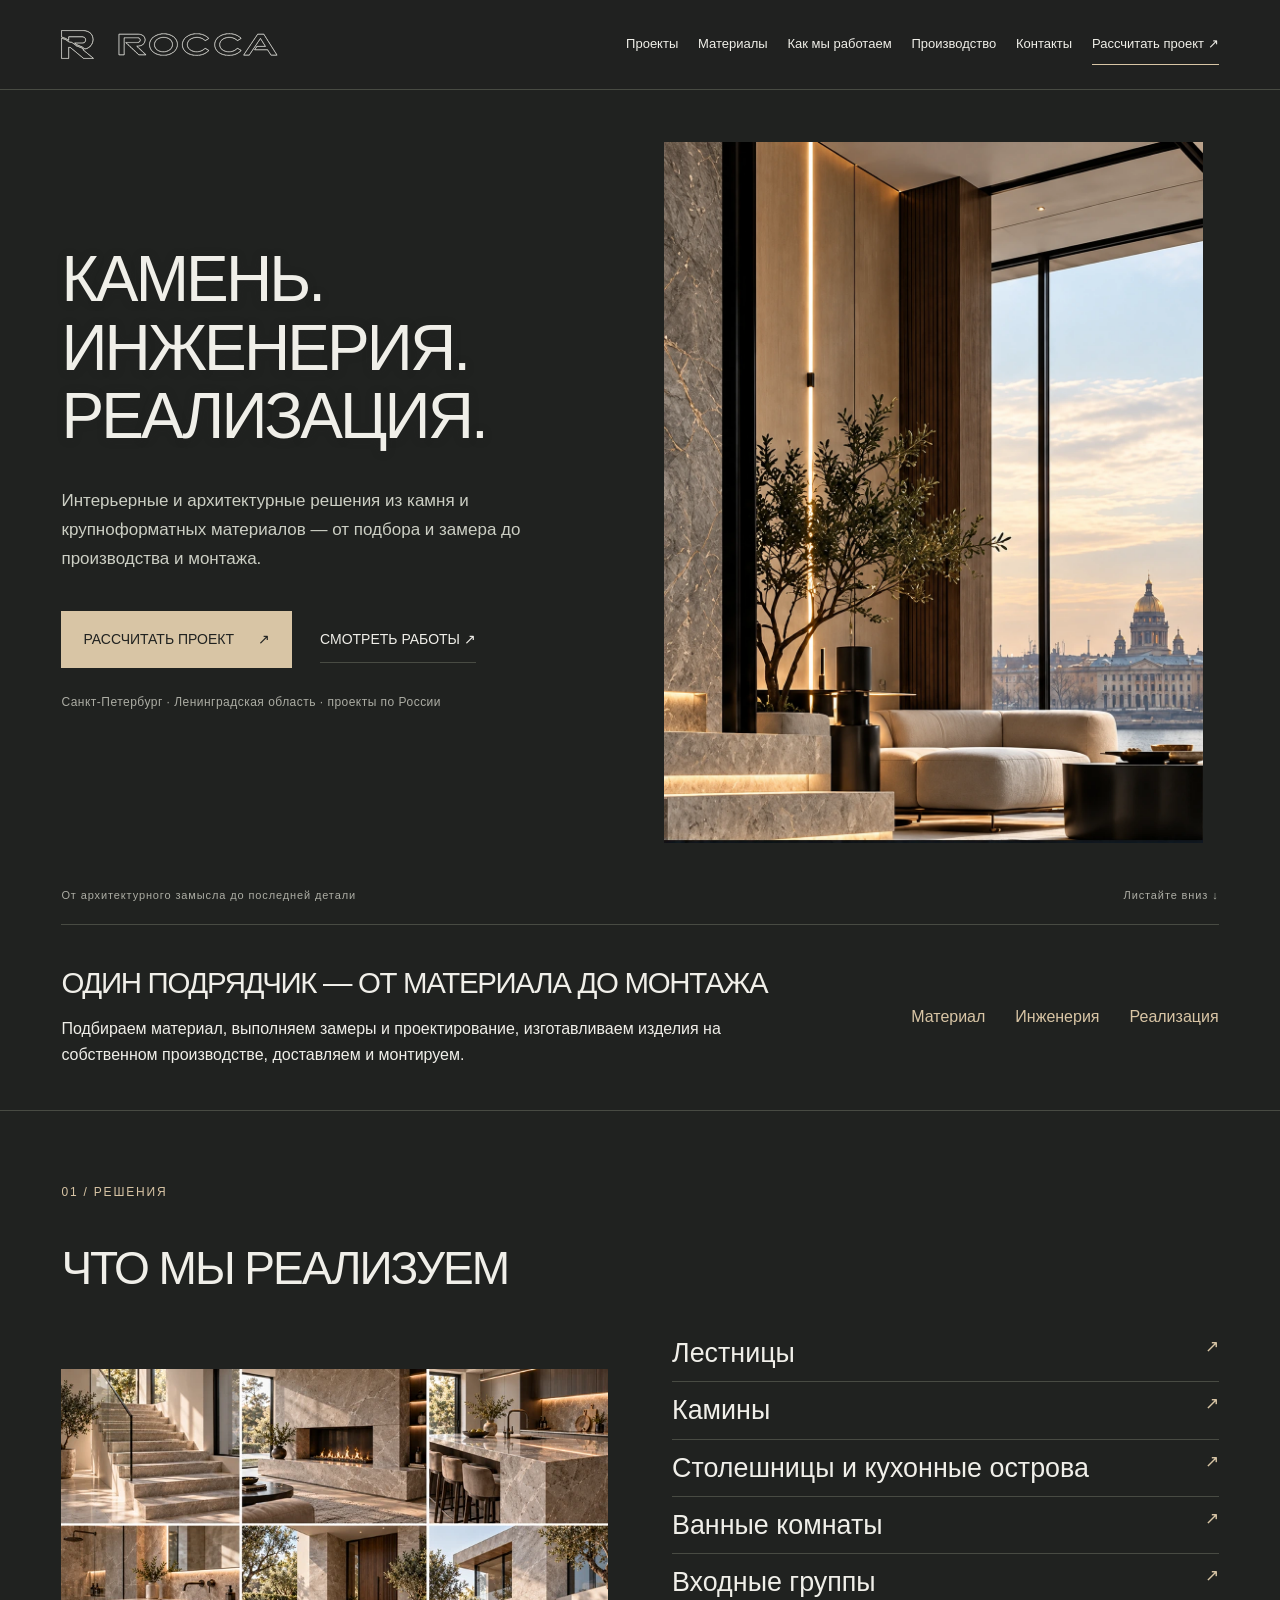
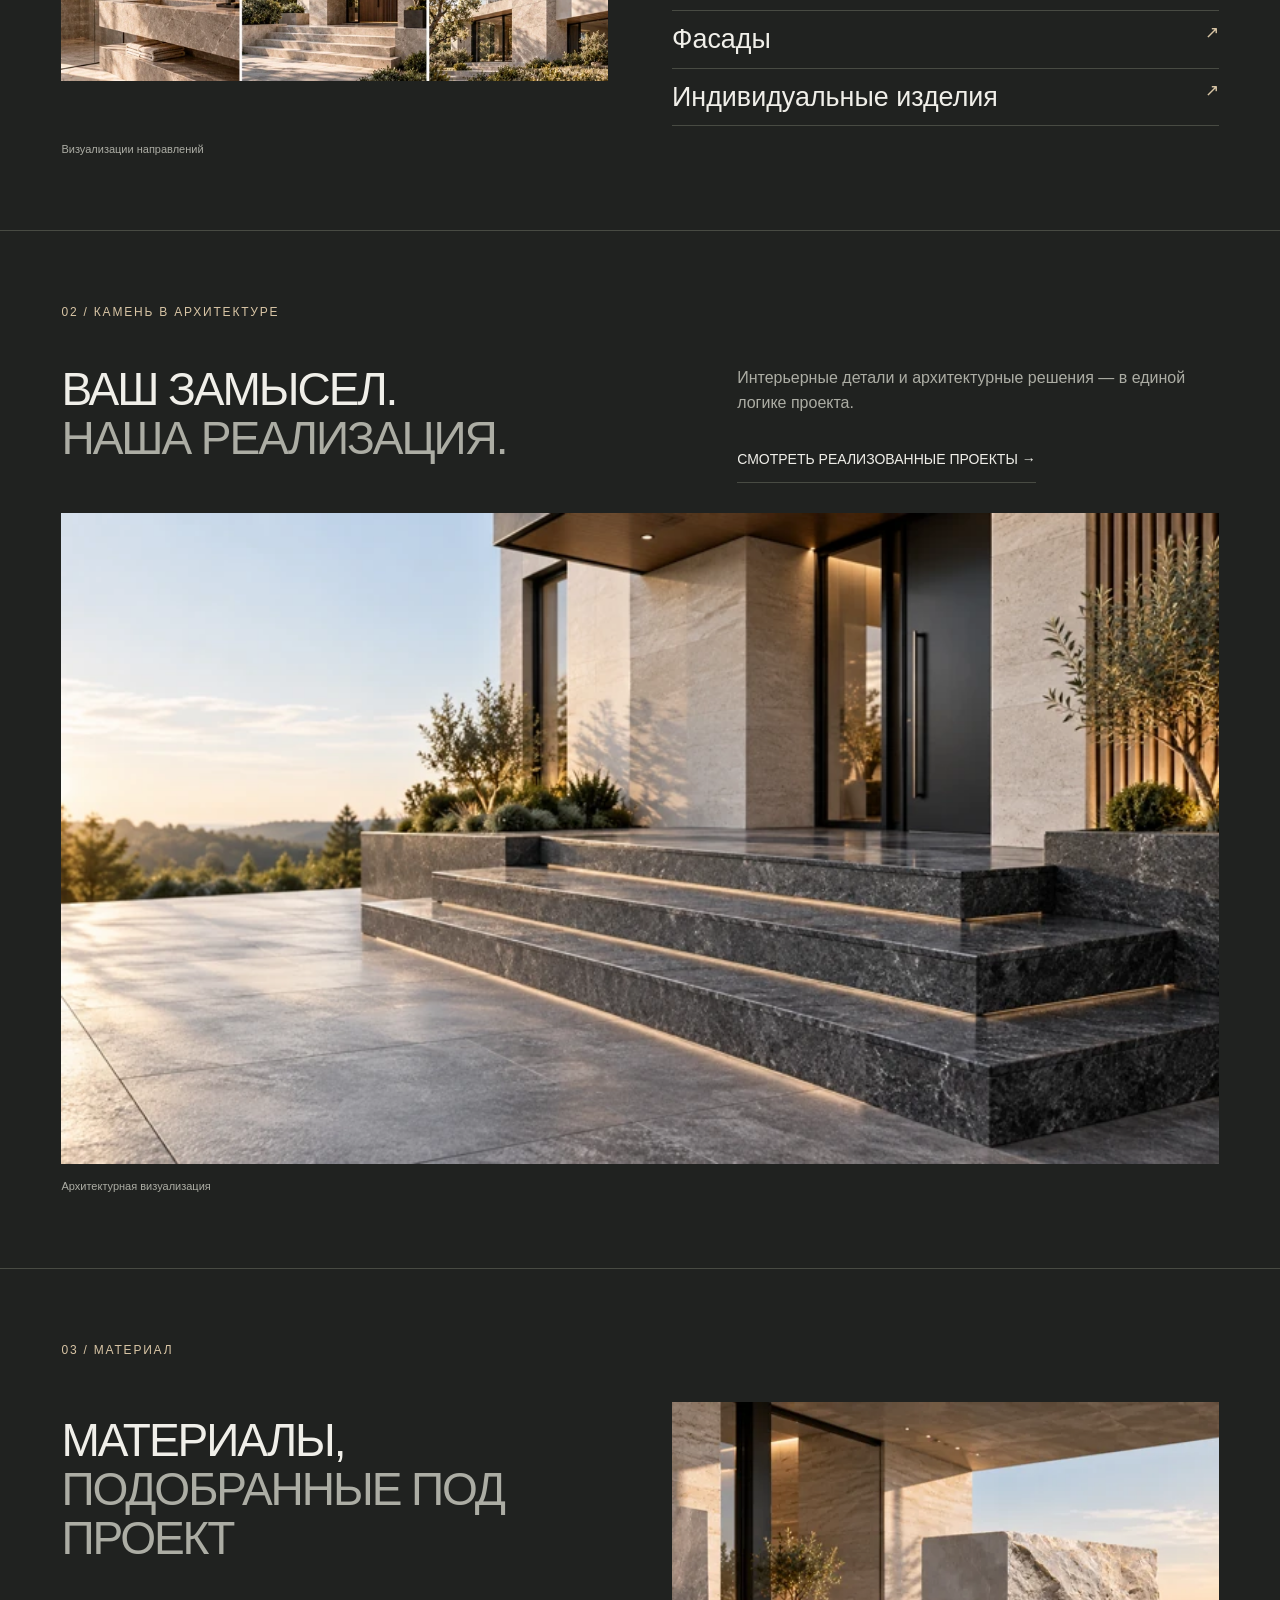
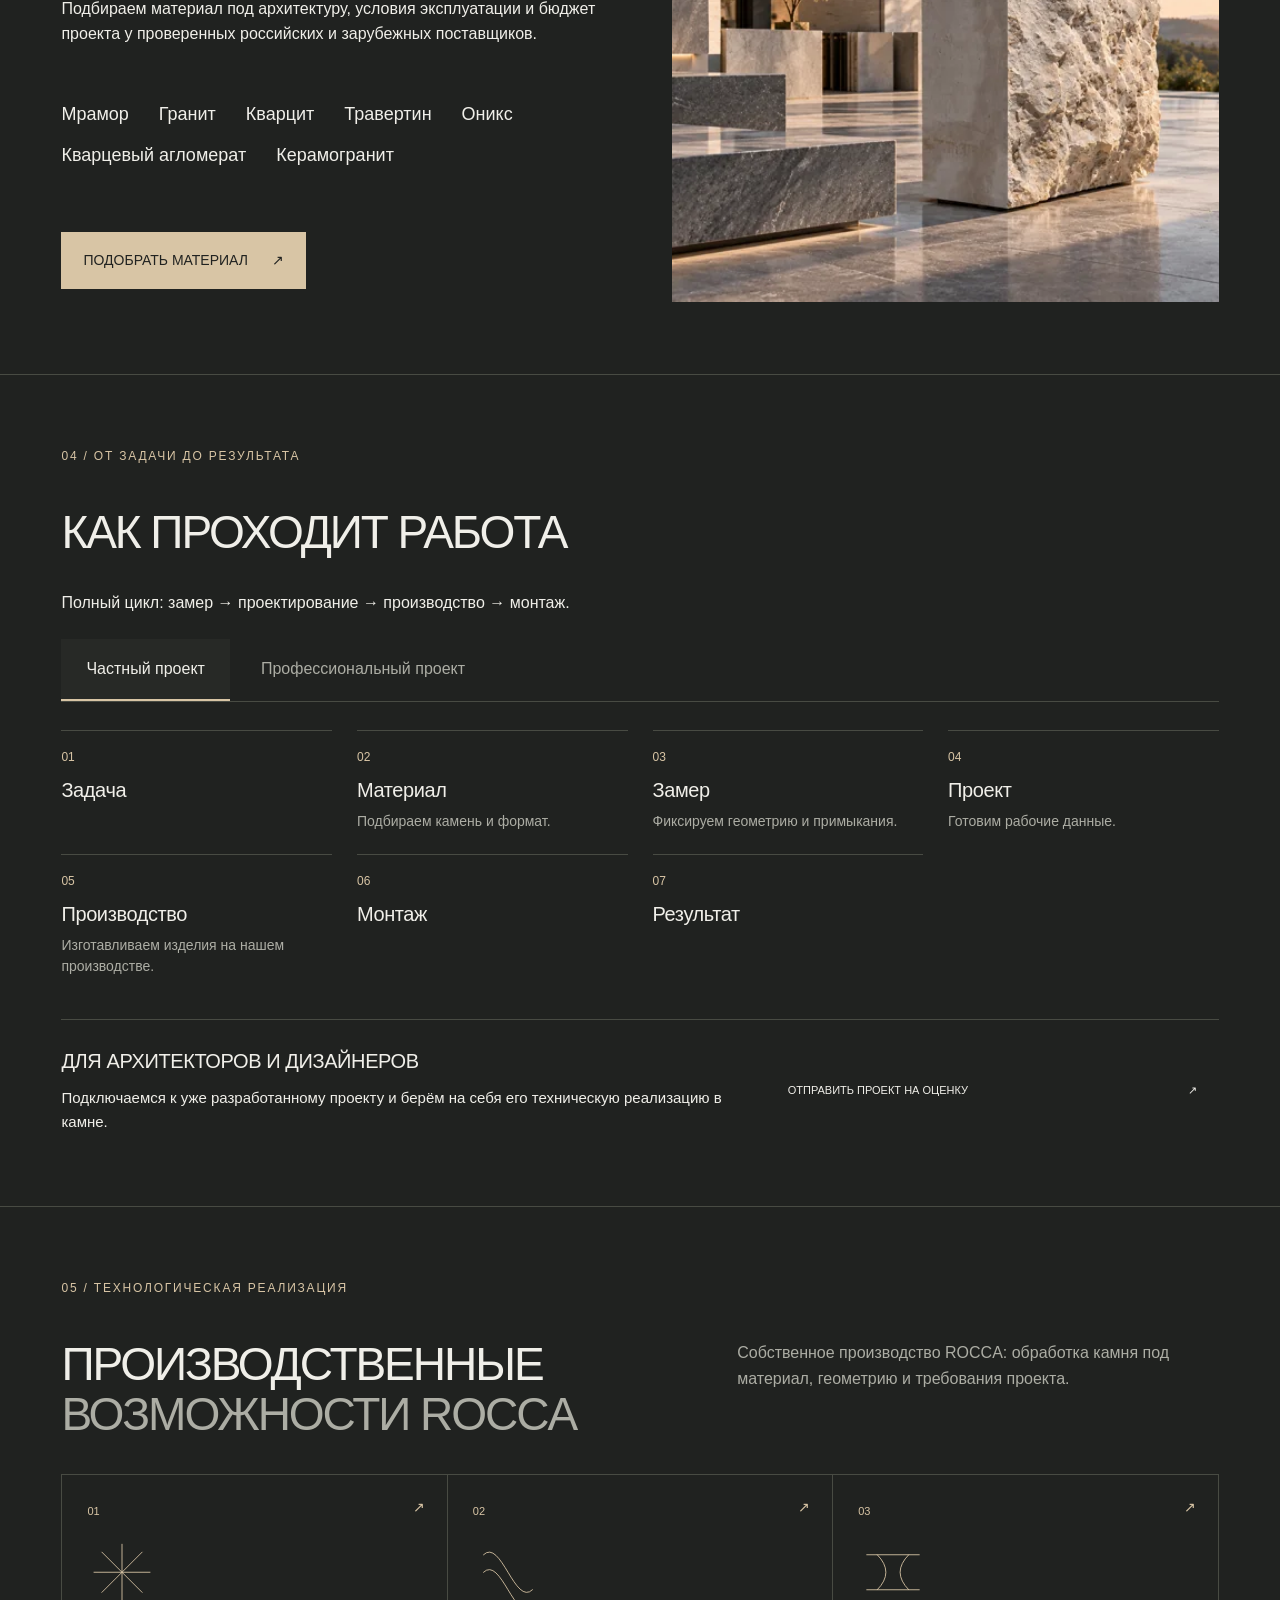
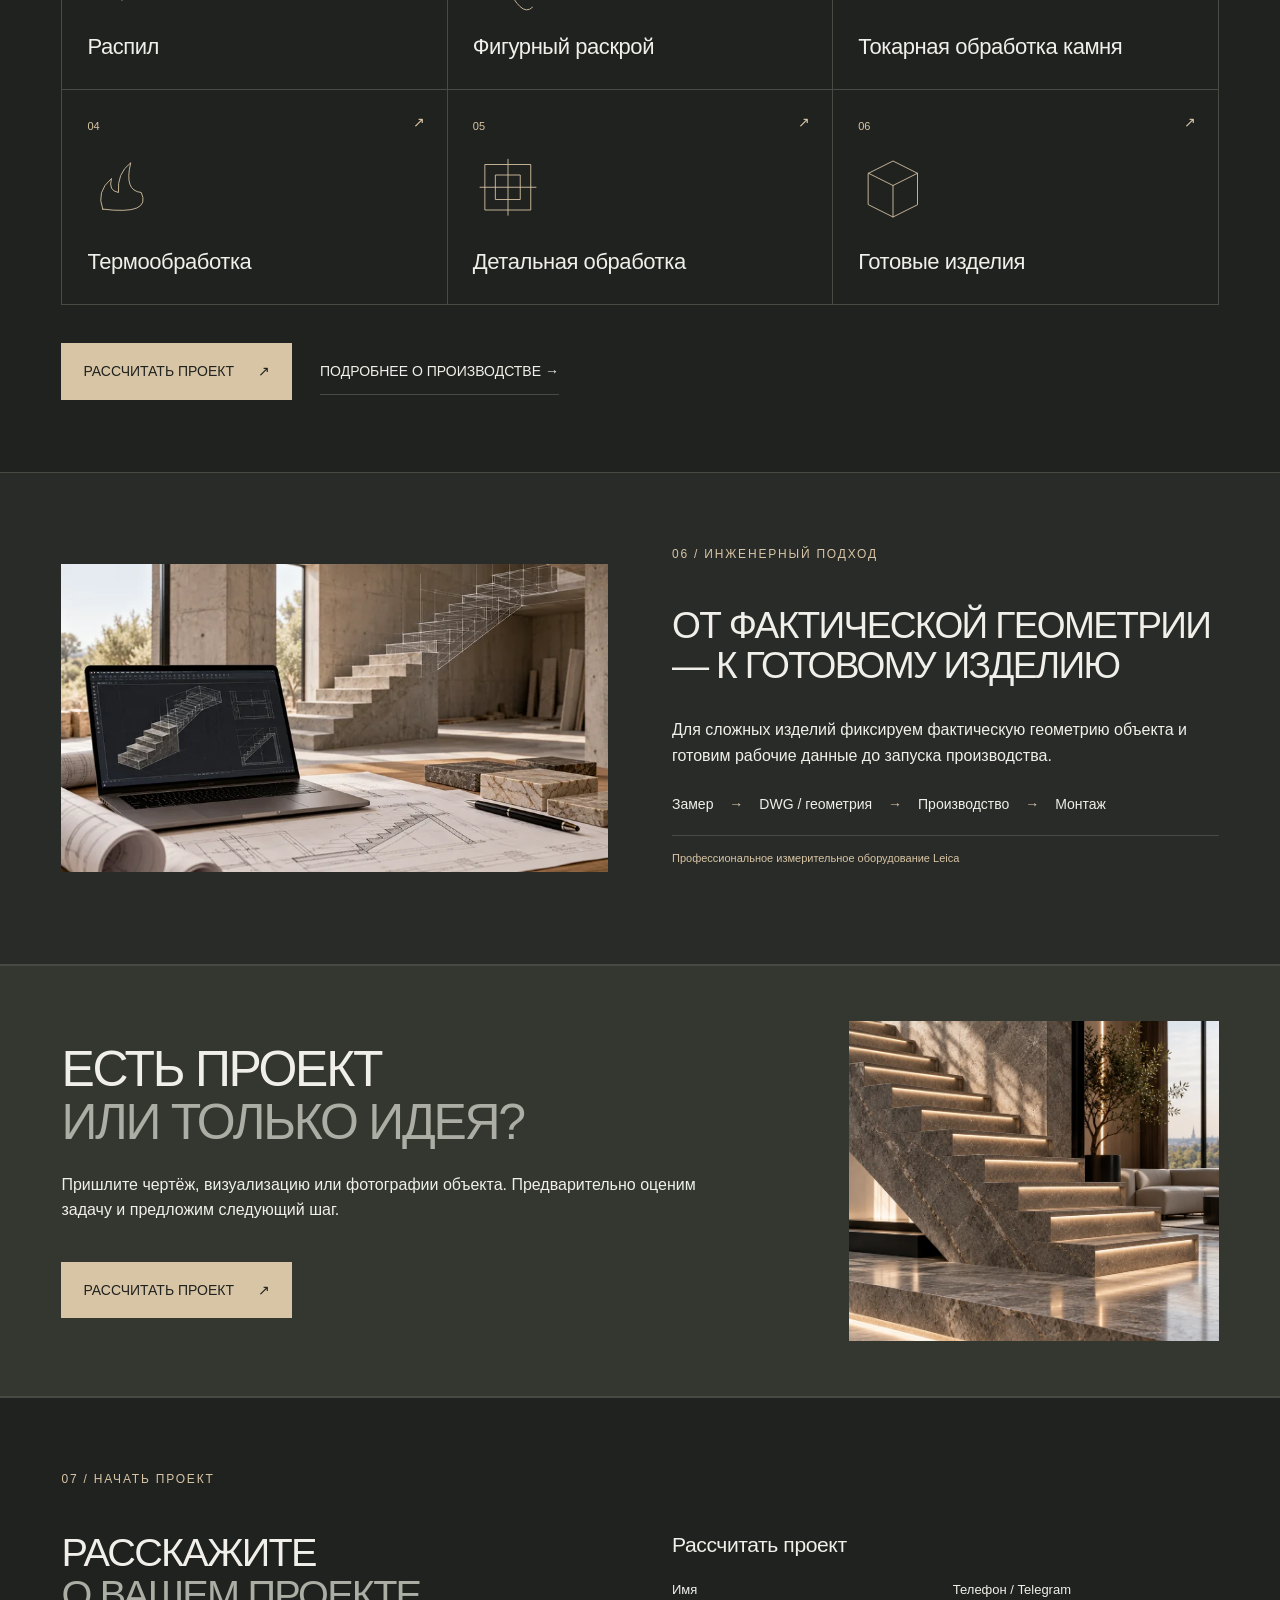
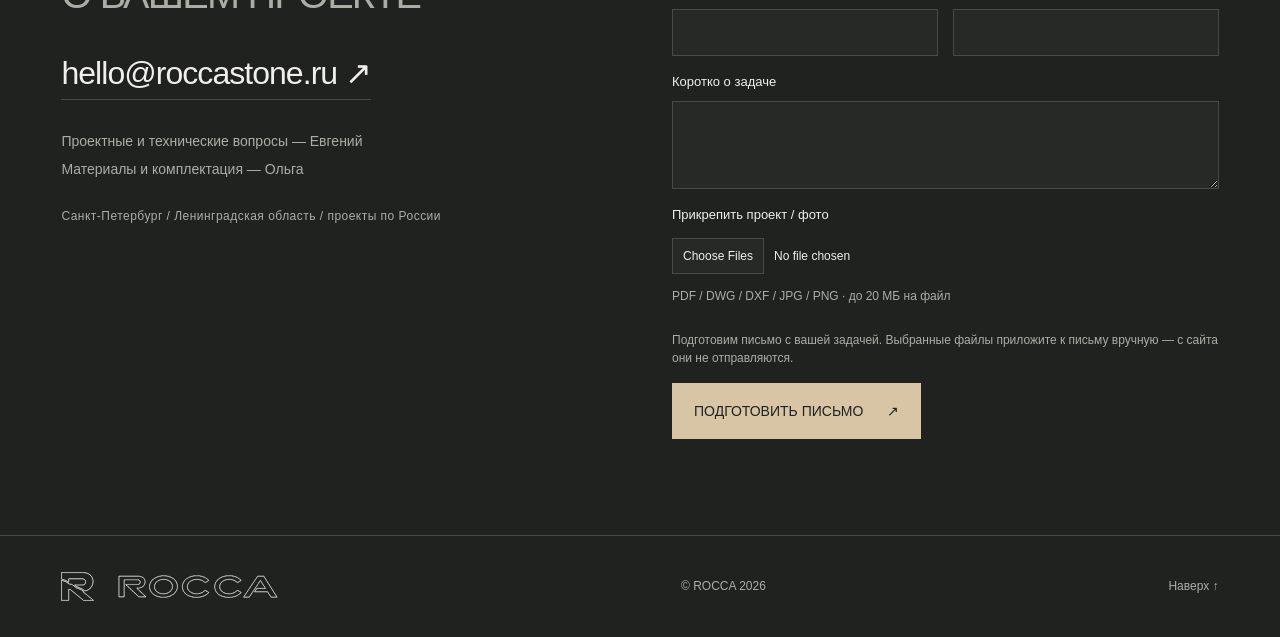
==== index.html @ 53cb6ede "Enlarge ROCCA hero photograph and add a smooth staged entrance" ====
<!doctype html><html lang="ru"><head><meta charset="utf-8"><meta name="viewport" content="width=device-width,initial-scale=1"><meta name="theme-color" content="#202220"><title>ROCCA — Камень. Инженерия. Реализация.</title><meta name="description" content="ROCCA — решения из камня и собственное производство. Полный цикл: замер, проектирование, изготовление и монтаж. Санкт-Петербург, Ленинградская область, проекты по России."><link rel="stylesheet" href="/assets/css/main.css"><script src="/assets/js/main.js" defer></script></head>
<body><a class="skip" href="#main">Перейти к содержанию</a><header><a class="brand" href="/" aria-label="ROCCA — главная"><span class="brand-symbol"><img src="/assets/rocca-symbol-outline.svg" width="450" height="390" alt=""></span><span class="brand-wordmark"><img src="/assets/rocca-wordmark-outline.svg" width="1640" height="240" alt="ROCCA"></span></a><button class="menu-toggle" aria-expanded="false" aria-controls="navigation">Меню <span>+</span></button><nav id="navigation" aria-label="Основная навигация"><a href="/projects">Проекты</a><a href="/#materials">Материалы</a><a href="/#process">Как мы работаем</a><a href="/production">Производство</a><a href="/#contact">Контакты</a><a class="nav-cta" href="/#contact">Рассчитать проект ↗</a></nav></header>
<main id="main">
<section class="hero" id="top"><div class="hero-copy"><h1>КАМЕНЬ.<br>ИНЖЕНЕРИЯ.<br>РЕАЛИЗАЦИЯ.</h1><p class="intro">Интерьерные и архитектурные решения из камня и крупноформатных материалов — от подбора и замера до производства и монтажа.</p><div class="actions"><a class="button solid" href="#contact" data-inquiry="project">РАССЧИТАТЬ ПРОЕКТ <span>↗</span></a><a class="text-link" href="#projects">СМОТРЕТЬ РАБОТЫ ↗</a></div><p class="geo">Санкт-Петербург · Ленинградская область · проекты по России</p></div><div class="hero-photo"><img src="/assets/hero-new.webp" srcset="/assets/hero-new-550.webp 550w, /assets/hero-new.webp 1100w" sizes="(max-width:700px) calc(100vw - 40px), (max-width:1600px) 46vw, 708px" width="1100" height="1430" alt="Архитектурная визуализация интерьера с камнем и видом на Санкт-Петербург" loading="eager" fetchpriority="high"></div><div class="hero-bottom"><span>От архитектурного замысла до последней детали</span><a href="#about">Листайте вниз ↓</a></div></section>
<section class="section compact-intro" id="about">
<div><h2>ОДИН ПОДРЯДЧИК — ОТ МАТЕРИАЛА ДО МОНТАЖА</h2><p>Подбираем материал, выполняем замеры и проектирование, изготавливаем изделия на собственном производстве, доставляем и монтируем.</p></div>
<ul class="pillars"><li>Материал</li><li>Инженерия</li><li>Реализация</li></ul></section>
<section class="section solutions" id="solutions"><div class="section-label">01 / Решения</div><h2 data-motion="grow">ЧТО МЫ РЕАЛИЗУЕМ</h2><div class="solutions-grid"><figure class="media " data-motion="left"><div class="photo-layer"><img src="/assets/solutions-collage.webp" srcset="/assets/solutions-collage-800.webp 800w, /assets/solutions-collage.webp 1672w" sizes="(max-width:700px) calc(100vw - 44px), 55vw" width="1672" height="941" alt="Архитектурные визуализации лестницы, камина, кухни, ванной, входной группы и фасада" loading="lazy" decoding="async"></div></figure><div class="solution-list"><a href="#contact" data-inquiry="Лестницы">Лестницы<span>↗</span></a><a href="#contact" data-inquiry="Камины">Камины<span>↗</span></a><a href="#contact" data-inquiry="Столешницы и кухонные острова">Столешницы и кухонные острова<span>↗</span></a><a href="#contact" data-inquiry="Ванные комнаты">Ванные комнаты<span>↗</span></a><a href="#contact" data-inquiry="Входные группы">Входные группы<span>↗</span></a><a href="#contact" data-inquiry="Фасады">Фасады<span>↗</span></a><a href="#contact" data-inquiry="Индивидуальные изделия">Индивидуальные изделия<span>↗</span></a></div></div><p class="visual-note">Визуализации направлений</p></section>
<section class="section brand-architecture" id="projects"><div class="section-label">02 / Камень в архитектуре</div><div class="architecture-heading"><h2 data-motion="grow">ВАШ ЗАМЫСЕЛ.<br><span class="muted">НАША РЕАЛИЗАЦИЯ.</span></h2><div><p>Интерьерные детали и архитектурные решения — в единой логике проекта.</p><a class="text-link" href="/projects">СМОТРЕТЬ РЕАЛИЗОВАННЫЕ ПРОЕКТЫ →</a></div></div><figure class="architecture-image" data-motion="right" data-production-photo><div class="photo-layer"><img src="/assets/architecture-entrance.webp" srcset="/assets/architecture-entrance-800.webp 800w, /assets/architecture-entrance.webp 1672w" sizes="(max-width:700px) calc(100vw - 44px), 55vw" width="1672" height="941" alt="Архитектурная визуализация входной группы с каменными ступенями" loading="lazy" decoding="async"></div></figure><p class="visual-note">Архитектурная визуализация</p></section>
<section class="section materials" id="materials"><div class="section-label">03 / Материал</div><div class="materials-layout"><div><h2 data-motion="grow">МАТЕРИАЛЫ,<br><span class="muted">ПОДОБРАННЫЕ ПОД ПРОЕКТ</span></h2><p>Подбираем материал под архитектуру, условия эксплуатации и бюджет проекта у проверенных российских и зарубежных поставщиков.</p><ul class="material-list"><li>Мрамор</li><li>Гранит</li><li>Кварцит</li><li>Травертин</li><li>Оникс</li><li>Кварцевый агломерат</li><li>Керамогранит</li></ul><div class="actions"><a class="button solid" href="#contact" data-inquiry="material">ПОДОБРАТЬ МАТЕРИАЛ <span>↗</span></a></div></div><figure class="media " data-motion="right"><img class="" src="/assets/main3.webp" srcset="/assets/main3-800.webp 800w, /assets/main3.webp 1672w" sizes="(max-width: 700px) 100vw, 60vw" width="1672" height="941" alt="Фактуры натурального камня в архитектурной концепции" loading="lazy" decoding="async"></figure></div></section>
<section class="section" id="process"><div class="section-label">04 / От задачи до результата</div><h2 data-motion="grow">КАК ПРОХОДИТ РАБОТА</h2><p class="section-summary">Полный цикл: замер → проектирование → производство → монтаж.</p><div class="tabs" role="tablist" aria-label="Формат проекта"><button id="tab-private" role="tab" aria-selected="true" aria-controls="panel-private" data-tab="private">Частный проект</button><button id="tab-professional" role="tab" aria-selected="false" aria-controls="panel-professional" tabindex="-1" data-tab="professional">Профессиональный проект</button></div><div id="panel-private" role="tabpanel" aria-labelledby="tab-private" tabindex="0" ><ol class="process-steps"><li><div><h3>Задача</h3></div></li><li><div><h3>Материал</h3><p>Подбираем камень и формат.</p></div></li><li><div><h3>Замер</h3><p>Фиксируем геометрию и примыкания.</p></div></li><li><div><h3>Проект</h3><p>Готовим рабочие данные.</p></div></li><li><div><h3>Производство</h3><p>Изготавливаем изделия на нашем производстве.</p></div></li><li><div><h3>Монтаж</h3></div></li><li><div><h3>Результат</h3></div></li></ol></div><div id="panel-professional" role="tabpanel" aria-labelledby="tab-professional" tabindex="0" hidden><ol class="process-steps"><li><div><h3>Проект / ТЗ</h3><p>Получаем исходный проект.</p></div></li><li><div><h3>Технический анализ</h3><p>Проверяем узлы и реализуемость.</p></div></li><li><div><h3>Материал</h3><p>Согласуем камень и технологию.</p></div></li><li><div><h3>Фактический замер</h3><p>Уточняем геометрию объекта.</p></div></li><li><div><h3>Рабочая документация</h3><p>Готовим DWG/DXF и деталировку.</p></div></li><li><div><h3>Производство</h3><p>Изготавливаем изделия на нашем производстве.</p></div></li><li><div><h3>Монтаж</h3><p>Реализуем согласованное решение.</p></div></li><li><div><h3>Контроль</h3><p>Проверяем качество и соответствие.</p></div></li></ol></div><aside class="b2b-callout" id="professionals"><div><h3>ДЛЯ АРХИТЕКТОРОВ И ДИЗАЙНЕРОВ</h3><p>Подключаемся к уже разработанному проекту и берём на себя его техническую реализацию в камне.</p></div><a class="button outline" href="#contact" data-inquiry="professional">ОТПРАВИТЬ ПРОЕКТ НА ОЦЕНКУ <span>↗</span></a></aside></section>
<section class="section technology brand-technology" id="production"><div class="section-label">05 / Технологическая реализация</div><div class="architecture-heading"><h2 data-motion="grow">ПРОИЗВОДСТВЕННЫЕ<br><span class="muted">ВОЗМОЖНОСТИ ROCCA</span></h2><p>Собственное производство ROCCA: обработка камня под материал, геометрию и требования проекта.</p></div><div class="technology-index"><a href="/production#processing" class="technology-item" data-motion="grow"><span class="case-number">01</span><svg viewBox="0 0 80 84" aria-hidden="true"><path d="M8 40H72M40 8V72M17 17L63 63M17 63L63 17"/></svg><h3>Распил</h3><span class="technology-arrow">↗</span></a><a href="/production#processing" class="technology-item" data-motion="grow"><span class="case-number">02</span><svg viewBox="0 0 80 84" aria-hidden="true"><path d="M12 20C32 0 48 80 68 60M12 40C32 20 48 100 68 80"/></svg><h3>Фигурный раскрой</h3><span class="technology-arrow">↗</span></a><a href="/production#processing" class="technology-item" data-motion="grow"><span class="case-number">03</span><svg viewBox="0 0 80 84" aria-hidden="true"><path d="M10 20H70M10 60H70M22 20Q42 40 22 60M58 20Q38 40 58 60"/></svg><h3>Токарная обработка камня</h3><span class="technology-arrow">↗</span></a><a href="/production#processing" class="technology-item" data-motion="grow"><span class="case-number">04</span><svg viewBox="0 0 80 84" aria-hidden="true"><path d="M18 65Q10 45 28 30Q24 44 36 46Q34 24 50 12Q42 44 62 46Q74 72 18 65Z"/></svg><h3>Термообработка</h3><span class="technology-arrow">↗</span></a><a href="/production#processing" class="technology-item" data-motion="grow"><span class="case-number">05</span><svg viewBox="0 0 80 84" aria-hidden="true"><path d="M14 14H66V66H14ZM26 26H54V54H26ZM40 8V72M8 40H72"/></svg><h3>Детальная обработка</h3><span class="technology-arrow">↗</span></a><a href="/production#finished" class="technology-item" data-motion="grow"><span class="case-number">06</span><svg viewBox="0 0 80 84" aria-hidden="true"><path d="M12 24L40 10L68 24V60L40 74L12 60ZM12 24L40 38L68 24M40 38V74"/></svg><h3>Готовые изделия</h3><span class="technology-arrow">↗</span></a></div><div class="actions"><a class="button solid" href="#contact" data-inquiry="project">РАССЧИТАТЬ ПРОЕКТ <span>↗</span></a><a class="text-link" href="/production">ПОДРОБНЕЕ О ПРОИЗВОДСТВЕ →</a></div></section>
<section class="section engineering" id="engineering"><div class="engineering-compact"><figure class="media" data-motion="left"><img src="/assets/main8.webp" srcset="/assets/main8-800.webp 800w, /assets/main8.webp 1672w" sizes="(max-width:700px) calc(100vw - 44px), 50vw" width="1672" height="941" alt="Концепция инженерного подхода: рабочие чертежи и цифровая геометрия" loading="lazy" decoding="async"></figure><div><div class="section-label">06 / Инженерный подход</div><h2 data-motion="grow">ОТ ФАКТИЧЕСКОЙ ГЕОМЕТРИИ — К ГОТОВОМУ ИЗДЕЛИЮ</h2><p>Для сложных изделий фиксируем фактическую геометрию объекта и готовим рабочие данные до запуска производства.</p><ol class="geometry"><li>Замер</li><li>DWG / геометрия</li><li>Производство</li><li>Монтаж</li></ol><p class="equipment">Профессиональное измерительное оборудование Leica</p></div></div></section>
<section class="section final-cta quiet-finale"><div><h2 data-motion="grow">ЕСТЬ ПРОЕКТ<br><span class="muted">ИЛИ ТОЛЬКО ИДЕЯ?</span></h2><p>Пришлите чертёж, визуализацию или фотографии объекта. Предварительно оценим задачу и предложим следующий шаг.</p><a class="button solid" href="#contact" data-inquiry="project">РАССЧИТАТЬ ПРОЕКТ <span>↗</span></a></div><figure class="final-stair" data-motion="right"><div class="photo-layer"><img src="/assets/main5-800.webp" width="800" height="993" alt="Архитектурная визуализация каменной лестницы" loading="lazy" decoding="async"></div></figure></section>
<section class="section contact" id="contact"><div class="section-label">07 / Начать проект</div><div class="contact-layout"><div><h2 data-motion="grow">РАССКАЖИТЕ<br><span class="muted">О ВАШЕМ ПРОЕКТЕ</span></h2><a class="email" href="mailto:hello@roccastone.ru">hello@roccastone.ru ↗</a><p class="roles">Проектные и технические вопросы — Евгений<br>Материалы и комплектация — Ольга</p><p class="geo">Санкт-Петербург / Ленинградская область / проекты по России</p><!-- CONTACTS: add verified phone, Telegram and WhatsApp links here. --></div><form id="project-form" aria-labelledby="form-title"><h3 id="form-title">Рассчитать проект</h3><div class="form-row"><label>Имя<input name="name" autocomplete="name" required maxlength="100"></label><label>Телефон / Telegram<input name="contact" autocomplete="tel" required maxlength="150"></label></div><label>Коротко о задаче<textarea name="task" rows="3" required maxlength="4000"></textarea></label><label class="file-label">Прикрепить проект / фото<input id="project-files" name="files" type="file" multiple accept=".pdf,.dwg,.dxf,.jpg,.jpeg,.png"><span>PDF / DWG / DXF / JPG / PNG · до 20 МБ на файл</span></label><p id="file-status" class="small" aria-live="polite"></p><p class="form-note">Подготовим письмо с вашей задачей. Выбранные файлы приложите к письму вручную — с сайта они не отправляются.</p><button class="button solid" type="submit">ПОДГОТОВИТЬ ПИСЬМО <span>↗</span></button><a id="draft-link" class="text-link" hidden>ОТКРЫТЬ ПИСЬМО ↗</a><p id="form-status" role="status" aria-live="polite"></p></form></div></section>
</main><footer><a class="brand" href="#top" aria-label="ROCCA — наверх"><span class="brand-symbol"><img src="/assets/rocca-symbol-outline.svg" width="450" height="390" alt=""></span><span class="brand-wordmark"><img src="/assets/rocca-wordmark-outline.svg" width="1640" height="240" alt="ROCCA"></span></a><span>© ROCCA 2026</span><a href="#top">Наверх ↑</a></footer>
<div class="mobile-cta" id="mobile-cta" hidden><a class="button solid" href="#contact" data-inquiry="project">РАССЧИТАТЬ ПРОЕКТ ↗</a></div></body></html>
---- assets/css/main.css ----
:root{--bg:#202220;--panel:#272926;--ink:#f0efe9;--muted:#acada4;--line:#484b43;--accent:#d8c5a5;--pad:clamp(22px,4.8vw,92px)}*{box-sizing:border-box}html{scroll-behavior:smooth;scroll-padding-top:100px}body{margin:0;background:var(--bg);color:var(--ink);font:16px/1.6 Arial,Helvetica,sans-serif;overflow-x:clip}a{color:inherit;text-decoration:none}button{font:inherit;color:inherit;cursor:pointer}a,button{-webkit-tap-highlight-color:transparent}a:focus-visible,button:focus-visible,[tabindex]:focus-visible{outline:2px solid var(--accent);outline-offset:6px}p{margin:0 0 24px}h1,h2,h3{margin:0;font-weight:400}h1,h2{line-height:1.07;letter-spacing:-.045em}h2{font-size:clamp(32px,4.15vw,80px);max-width:1450px;margin-bottom:55px}h3{font-size:clamp(20px,1.65vw,28px);line-height:1.3;letter-spacing:-.02em}img{display:block;width:100%;height:100%;object-fit:cover}figure{margin:0}button{background:none;border:none}header{height:90px;padding:0 var(--pad);display:flex;align-items:center;justify-content:space-between;gap:35px;position:sticky;top:0;z-index:20;background:rgba(32,34,32,.97);border-bottom:1px solid var(--line)}.brand{font-size:31px;letter-spacing:.13em;font-weight:600;line-height:1}.brand span{display:block;font-size:8px;letter-spacing:.2em;margin-top:8px;white-space:nowrap}nav{display:flex;gap:clamp(15px,1.55vw,30px);align-items:center;font-size:13px}nav a:hover,.text-link:hover{color:var(--accent)}.nav-cta{border-bottom:1px solid var(--accent);padding:10px 0}.menu-toggle{display:none}.skip{position:fixed;left:20px;top:-100px;z-index:50;background:var(--ink);color:var(--bg);padding:15px}.skip:focus{top:10px}.hero{display:grid;grid-template-columns:1.08fr 1fr;position:relative}.hero-copy{padding:clamp(70px,8vw,160px) 30px 50px var(--pad);align-self:center;position:relative;z-index:2}.eyebrow,.section-label{font-size:12px;text-transform:uppercase;letter-spacing:.15em;color:var(--accent)}.hero h1{font-size:clamp(44px,5.4vw,104px);margin:32px -95px 36px 0;font-weight:500;position:relative;text-shadow:0 1px 10px #20222044}.intro{max-width:465px;font-size:17px;color:#cccfc4;line-height:1.7}.actions{display:flex;align-items:center;gap:28px;flex-wrap:wrap;margin-top:38px}.button{display:inline-flex;justify-content:space-between;align-items:center;gap:24px;padding:17px 22px;font-size:14px;min-height:52px}.solid{background:var(--accent);color:#252820;transition:background .2s}.solid:hover{background:#eee0c5}.text-link{display:inline-block;border-bottom:1px solid var(--line);padding:12px 0;font-size:14px}.geo{font-size:12px;letter-spacing:.04em;color:var(--muted);margin-top:56px;max-width:390px}.hero-photo{height:calc(100svh - 135px);min-height:690px;max-height:1080px;position:relative;overflow:hidden}.hero-photo img{object-position:center 48%}.photo-note{position:absolute;bottom:25px;left:28px;font-size:11px;letter-spacing:.12em;text-transform:uppercase;text-shadow:0 1px 5px black}.hero-bottom{grid-column:1/-1;display:flex;justify-content:space-between;padding:19px var(--pad);border-bottom:1px solid var(--line);font-size:11px;letter-spacing:.08em;color:var(--muted)}.section{padding:110px var(--pad);border-bottom:1px solid var(--line);overflow:clip}.section-label{margin-bottom:42px}.muted{color:var(--muted)}.split{display:grid;grid-template-columns:1fr 1fr;gap:clamp(36px,7vw,135px);align-items:start}.lead{font-size:clamp(20px,1.8vw,30px);line-height:1.5;letter-spacing:-.02em}.media{overflow:hidden;aspect-ratio:1.55;background:var(--panel)}.media img{object-position:center}.about-grid{align-items:center}.about-grid .media{aspect-ratio:1.15}.principles>div{display:grid;grid-template-columns:30px 1fr;column-gap:20px;padding:21px 0;border-top:1px solid var(--line)}.principles span{font-size:11px;color:var(--accent)}.principles p{grid-column:2;margin:8px 0 0;font-size:14px;color:var(--muted)}.audience{background:var(--panel)}.audience h2{font-size:clamp(32px,3.5vw,67px)}.audience article{padding:28px 0;border-top:1px solid var(--line)}.audience article p{color:#bfc2b7;margin:18px 0 5px;max-width:550px}.audience-photo{aspect-ratio:.79;margin-top:80px}.audience-photo img{object-position:62% center}.heading-row{display:flex;justify-content:space-between;gap:35px;align-items:start}.heading-row p{max-width:360px;color:#ccd0c4}.heading-row small{display:block;color:var(--muted);font-size:12px;margin-top:18px}.editorial{display:grid;grid-template-columns:1.3fr .8fr;gap:60px}.project.offset{padding-top:150px}.project.offset .media{aspect-ratio:1}.project.overview{grid-column:1;max-width:92%;margin-top:25px}.project.overview .media{aspect-ratio:1.75}.caption{display:flex;justify-content:space-between;gap:15px;align-items:center;padding-top:17px}.caption span{font-size:11px;color:var(--muted)}.project-index{align-self:center}.project-index>a{display:flex;justify-content:space-between;border-top:1px solid var(--line);font-size:22px;padding:20px 0}.project-index>p[hidden]{display:none}.project-index #project-note{font-size:14px;margin-top:24px}.project-index #project-note a{text-decoration:underline;overflow-wrap:anywhere}.material-copy{margin:0 0 34px}.materials .media{aspect-ratio:2.3}.material-list,.journal-categories{display:flex;gap:12px 30px;list-style:none;padding:25px 0;margin:0;flex-wrap:wrap}.material-list li{font-size:18px}.small{font-size:14px}.tabs{display:flex;gap:6px;margin-bottom:45px;border-bottom:1px solid var(--line)}.tabs button{padding:17px 25px;color:var(--muted);border-bottom:2px solid transparent;min-height:58px}.tabs [aria-selected=true]{color:var(--ink);border-color:var(--accent);background:var(--panel)}.steps{list-style:none;padding:0;margin:0}.steps li{display:flex;align-items:center;gap:28px;border-bottom:1px solid var(--line);padding:18px 0}.steps span{font-size:12px;color:var(--accent)}.steps h3{font-size:22px}.process-layout .media{aspect-ratio:1.05;margin-top:15px}.engineering{background:#292b28}.engineering .media{aspect-ratio:1.12}.equipment{font-size:13px;color:var(--accent);margin-top:35px;padding-top:22px;border-top:1px solid var(--line)}.geometry{padding:0;list-style:none;display:flex;flex-wrap:wrap;gap:10px 16px;font-size:14px}.geometry li:not(:last-child):after{content:' →';color:var(--accent);margin-left:12px}.technology .split{align-items:start}.capabilities{display:grid;grid-template-columns:repeat(3,1fr);margin-top:30px;border-left:1px solid var(--line);border-top:1px solid var(--line)}.capabilities>div{padding:30px;min-height:165px;border-right:1px solid var(--line);border-bottom:1px solid var(--line)}.capabilities span{font-size:12px;color:var(--accent)}.capabilities h3{margin-top:30px}.professionals{background:#d5c7ad;color:#262920}.professionals .section-label{color:#545c4b}.professionals h2{max-width:1200px}.professional-callout{border-top:1px solid #8f927e;padding-top:28px}.professional-callout h3{font-size:22px;max-width:520px}.professional-callout p{margin-top:24px}.professionals .solid{background:#2b3027;color:#f0efe9}.journal-categories{color:var(--muted);font-size:14px;padding:0 0 35px}.journal-grid{display:grid;grid-template-columns:repeat(3,1fr);border-top:1px solid var(--line);gap:36px}.journal-grid article{padding-top:26px;display:flex;flex-direction:column;align-items:start}.journal-grid h3{font-size:26px;margin:35px 0 45px;max-width:350px}.soon{font-size:12px;color:var(--muted);margin-top:auto}.final-scene{min-height:90svh;display:grid;grid-template-columns:1.05fr 1fr;align-items:stretch;overflow:hidden}.final-text{padding:100px 25px 100px var(--pad);align-self:center;z-index:2}.final-text h2{font-size:clamp(32px,3.5vw,68px);margin:35px -75px 0 0}.final-scene .media{aspect-ratio:auto;min-height:780px}.final-scene img{object-position:center}.contact{border-top:1px solid var(--line)}.email{font-size:clamp(20px,2.5vw,40px);letter-spacing:-.03em;overflow-wrap:anywhere;border-bottom:1px solid var(--line);padding-bottom:8px}.contact-option{display:flex;justify-content:space-between;gap:20px;padding:20px 0;border-bottom:1px solid var(--line);font-size:14px}.roles{font-size:14px;color:var(--muted);line-height:2;margin-top:28px}footer{display:flex;align-items:center;justify-content:space-between;gap:20px;padding:35px var(--pad);font-size:12px;color:var(--muted)}[data-motion]{transform-origin:left center}.media[data-motion]{will-change:transform,opacity}
@media(min-width:1700px){nav{font-size:15px}.hero-copy{padding-right:60px}.intro{font-size:19px;max-width:530px}}
@media(max-width:1150px){header{height:76px}.menu-toggle{display:flex;align-items:center;gap:24px;padding:10px 0;font-size:14px}.menu-toggle span{font-size:24px}nav{display:none;position:absolute;top:75px;left:0;right:0;background:var(--bg);padding:25px var(--pad) 35px;border-bottom:1px solid var(--line);max-height:calc(100svh - 76px);overflow:auto;align-items:stretch;font-size:17px}nav.open{display:flex;flex-direction:column;gap:0}nav a{padding:13px 0;border-bottom:1px solid var(--line)}.hero-photo{min-height:650px}.hero h1{font-size:6vw}.actions{gap:14px}.section{padding-top:85px;padding-bottom:85px}.split{gap:40px}.editorial{gap:35px}.caption{align-items:start;flex-direction:column;gap:5px}.capabilities h3{font-size:22px}}
@media(max-width:700px){html{scroll-padding-top:90px}header{height:72px}nav{top:71px}.brand{font-size:27px}.brand span{font-size:7px}.hero{grid-template-columns:1fr}.hero-copy{padding:48px var(--pad) 35px}.hero h1{font-size:clamp(39px,10.5vw,69px);margin:25px 0 26px;letter-spacing:-.045em}.intro{font-size:16px}.eyebrow,.section-label{font-size:11px}.actions{gap:12px 22px;margin-top:26px}.button{padding:15px 18px}.geo{margin:30px 0 0;line-height:1.8}.hero-photo{min-height:0;height:auto;aspect-ratio:1126/1397;max-height:none;margin:0 var(--pad)}.hero-bottom{padding:20px var(--pad);font-size:10px;gap:20px}.hero-bottom span{max-width:200px}.section{padding:65px var(--pad)}.section-label{margin-bottom:30px}h2{font-size:clamp(30px,7.7vw,49px);margin-bottom:34px}.split{grid-template-columns:1fr;gap:32px}.lead{font-size:22px}.about-grid .media{aspect-ratio:1.5}.principles>div{padding:20px 0}.audience h2{font-size:32px}.audience-photo{aspect-ratio:1.1;margin-top:0}.audience article:last-child{padding-bottom:0}.heading-row{display:block}.heading-row p{font-size:16px}.editorial{grid-template-columns:1fr;gap:35px}.project.offset{padding-top:0;margin-left:38px}.project.overview{max-width:100%;margin-top:0}.project.large{margin-right:15px}.caption{flex-direction:row;align-items:center}.caption h3{font-size:20px}.project-index{padding-top:10px}.project-index>a{font-size:21px}.material-copy{gap:0}.materials .media{aspect-ratio:1.35}.material-list{gap:10px 22px}.material-list li{font-size:16px}.tabs{gap:0;margin-bottom:28px}.tabs button{padding:15px 10px;font-size:13px;flex:1}.steps h3{font-size:19px}.steps li{padding:16px 0}.process-layout .media{aspect-ratio:1.5;margin:0}.engineering .media{aspect-ratio:1.3}.capabilities{grid-template-columns:repeat(2,1fr);margin-top:5px}.capabilities>div{padding:20px 16px;min-height:155px}.capabilities h3{font-size:18px;overflow-wrap:anywhere}.technology h2{margin-bottom:0}.professional-callout h3{font-size:21px}.journal-categories{gap:12px 20px}.journal-grid{grid-template-columns:1fr;gap:0}.journal-grid article{border-bottom:1px solid var(--line);padding:28px 0}.journal-grid h3{font-size:26px;margin:22px 0}.soon{margin-bottom:0}.final-scene{grid-template-columns:1fr;min-height:0}.final-text{padding:65px var(--pad) 35px}.final-text h2{font-size:32px;margin:25px 0 0}.final-scene .media{min-height:0;aspect-ratio:1100/1430;margin:0 var(--pad) 40px}.contact-option{font-size:13px;gap:14px}.contact-option span:last-child{text-align:right}.email{font-size:24px}footer{flex-wrap:wrap;padding-top:28px;padding-bottom:28px}}
@media(prefers-reduced-motion:reduce){html{scroll-behavior:auto}*,*:before,*:after{animation:none!important;transition:none!important}[data-motion]{opacity:1!important;transform:none!important}}

/* Exact supplied ROCCA artwork, with pale source backgrounds removed by a rendering filter. */
.brand-filters{position:absolute;pointer-events:none}
.brand{display:inline-flex;align-items:center;gap:12px;flex-shrink:0}
.brand .brand-symbol,.brand .brand-wordmark{display:block;margin:0;letter-spacing:0;overflow:hidden}
.brand .brand-symbol{width:31px;height:29px}
.brand .brand-symbol img{width:31px;height:29px;object-fit:contain;filter:url(#brand-cutout)}
.brand .brand-wordmark{width:143px;height:25px;position:relative}
.brand .brand-wordmark img{position:absolute;width:155px;height:auto;max-width:none;top:-10px;left:-7px;filter:url(#brand-cutout)}
.about-grid{display:block}.about-grid>div{display:grid;grid-template-columns:1fr 1.2fr;gap:7vw}.about-grid .principles{display:grid;grid-template-columns:repeat(3,1fr);gap:24px}.about-grid .principles>div{display:block}.about-grid .principles h3{margin-top:20px}.about-grid .principles p{margin-top:14px}
.process-layout{display:block}.process-layout .steps{display:grid;grid-template-columns:1fr 1fr;gap:0 60px}.process-layout .steps li{min-height:90px}
.engineering .media{aspect-ratio:1672/941}.engineering .split{grid-template-columns:1.2fr 1fr;align-items:center}
.audience-photo{aspect-ratio:1122/1402}.audience-photo img{object-position:center}
@media(max-width:1150px){.about-grid>div{grid-template-columns:1fr;gap:20px}.about-grid .lead{max-width:850px}.engineering .split{grid-template-columns:1fr}.engineering .media{max-width:900px}}
@media(max-width:700px){.brand{gap:10px}.brand .brand-symbol{width:27px;height:25px}.brand .brand-symbol img{width:27px;height:25px}.brand .brand-wordmark{width:126px;height:22px}.brand .brand-wordmark img{width:136px;top:-9px;left:-6px}.about-grid .principles{grid-template-columns:1fr;gap:0}.about-grid .principles>div{display:grid;grid-template-columns:30px 1fr;column-gap:20px}.about-grid .principles h3{margin-top:0}.about-grid .principles p{margin-top:8px}.process-layout .steps{grid-template-columns:1fr}.process-layout .steps li{min-height:0}.audience-photo{aspect-ratio:1122/1402}}

/* Compact conversion flow; legacy journal styles remain for its future page. */
[hidden]{display:none!important}.section{padding-top:72px;padding-bottom:72px}h2{margin-bottom:32px;font-size:clamp(32px,3.6vw,68px)}.compact-intro{padding:42px var(--pad);border-bottom:1px solid var(--line);display:grid;grid-template-columns:1fr 1fr;gap:24px 50px}.compact-intro h2{font-size:clamp(25px,2.3vw,43px);margin:0}.compact-intro p{margin:0;max-width:680px}.pillars{list-style:none;padding:0;margin:0;display:flex;gap:30px;color:var(--accent);grid-column:2}.solutions-grid,.materials-layout,.engineering-compact,.contact-layout{display:grid;grid-template-columns:1fr 1fr;gap:clamp(28px,5vw,85px);align-items:center}.solutions-grid figure{position:relative;height:530px}.visual-note{position:absolute;bottom:18px;left:20px;font-size:11px;background:#202220dd;padding:5px 10px}.solution-list{display:grid}.solution-list a{font-size:clamp(22px,2.1vw,37px);padding:12px 0;border-bottom:1px solid var(--line);line-height:1.2}.solution-list a:hover{color:var(--accent)}.portfolio-note{color:var(--muted);max-width:600px}.project-directions{display:grid;grid-template-columns:repeat(3,1fr);gap:22px;margin-bottom:30px}.project-directions article{padding:28px;background:var(--panel);min-height:180px;display:flex;flex-direction:column;justify-content:space-between;gap:24px}.project-directions a{font-size:13px;color:var(--accent)}.case-grid:empty{display:none}.materials-layout figure{height:500px}.materials-layout .material-list{margin:28px 0}.process-steps{list-style:none;counter-reset:step;padding:0;margin:28px 0 0;display:grid;grid-template-columns:repeat(4,1fr);gap:0 25px}.process-steps li{counter-increment:step;border-top:1px solid var(--line);padding:17px 0 22px}.process-steps li:before{content:counter(step,decimal-leading-zero);display:block;color:var(--accent);font-size:12px;margin-bottom:10px}.process-steps h3{font-size:20px;margin-bottom:8px}.process-steps p{font-size:14px;color:var(--muted);margin:0;line-height:1.5}.b2b-callout{border-top:1px solid var(--line);margin-top:20px;padding-top:28px;display:grid;grid-template-columns:1fr 1.2fr auto;align-items:center;gap:25px}.b2b-callout h3{font-size:20px}.b2b-callout p{font-size:15px;margin:0}.b2b-callout .button{font-size:11px}.section-summary{max-width:730px}.production-grid{display:grid;grid-template-columns:repeat(4,1fr);gap:16px;margin:32px 0}.production-card{background:var(--panel);padding:20px}.production-card h3{font-size:20px;margin:17px 0 8px}.production-card p{font-size:13px;color:var(--muted);margin:0}.technical-slot{height:105px;position:relative;overflow:hidden;border:1px solid var(--line);background:repeating-linear-gradient(0deg,transparent,transparent 20px,#484b4333 21px),repeating-linear-gradient(90deg,transparent,transparent 20px,#484b4333 21px)}.technical-slot span{position:absolute;left:9px;top:5px;color:var(--muted);font-size:10px}.technical-slot i{display:block;position:absolute;inset:25px 26%;border:1px solid var(--accent);border-radius:45% 45% 0 0}.production-card:nth-child(2n) i{border-radius:0;inset:25px 20%}.production-card:nth-child(3n) i{border-radius:50%;inset:20px 32%}.engineering-compact figure{height:400px}.engineering-compact h2{font-size:clamp(28px,2.9vw,54px)}.engineering-chain{display:flex;flex-wrap:wrap;gap:10px;font-size:14px;color:var(--accent);margin:25px 0}.equipment-note{font-size:11px;color:var(--muted)}.final-cta{padding:55px var(--pad);background:#34372f;border-block:1px solid var(--line)}.final-cta h2{font-size:clamp(32px,3.9vw,72px);margin-bottom:22px}.final-cta p{max-width:740px}.contact-layout{align-items:start}.contact-layout h2{font-size:clamp(32px,3.1vw,58px)}#project-form h3{margin-bottom:22px}.form-row{display:grid;grid-template-columns:1fr 1fr;gap:15px}#project-form label{display:block;font-size:13px;margin-bottom:16px}#project-form input:not([type=file]),#project-form textarea{display:block;width:100%;margin-top:8px;background:var(--panel);border:1px solid var(--line);border-radius:0;color:var(--ink);padding:12px;font:inherit}#project-form input:focus-visible,#project-form textarea:focus-visible{outline:2px solid var(--accent);outline-offset:2px}#project-form input[type=file]{display:block;width:100%;margin:12px 0;font-size:12px}input::file-selector-button{background:var(--panel);color:var(--ink);border:1px solid var(--line);padding:10px;margin-right:10px}.file-label span,.form-note,#file-status,#form-status{font-size:12px;color:var(--muted);line-height:1.5}.form-note{margin:16px 0}#form-status{margin-top:18px}#draft-link{display:block;margin-top:20px}.mobile-cta{position:fixed;bottom:0;left:0;right:0;z-index:18;background:#202220ed;border-top:1px solid var(--line);padding:10px 18px calc(10px + env(safe-area-inset-bottom));backdrop-filter:blur(12px)}.mobile-cta .button{width:100%;min-height:46px;justify-content:space-between;font-size:12px}.button.solid{background:var(--accent);color:var(--bg)}
@media(max-width:1150px){.b2b-callout{grid-template-columns:1fr 1fr}.b2b-callout .button{grid-column:2}.solutions-grid figure{height:450px}.process-steps,.production-grid{grid-template-columns:repeat(3,1fr)}}
@media(max-width:700px){body{padding-bottom:78px}.section{padding-top:44px;padding-bottom:44px}h2{margin-bottom:25px}.hero{min-height:calc(100svh - 72px);display:block;isolation:isolate}.hero-copy{position:relative;z-index:2;padding:42px var(--pad) 55px;min-height:calc(100svh - 72px);display:flex;flex-direction:column;justify-content:center;background:linear-gradient(90deg,#202220e8,#20222090),linear-gradient(0deg,#202220a0,transparent)}.hero h1{font-size:clamp(39px,10.3vw,48px)}.hero-copy p{font-size:15px;max-width:360px;margin-top:22px}.hero-photo{position:absolute;inset:0;min-height:0;height:100%;z-index:-1}.hero-photo img{object-position:55% center}.hero .photo-note,.hero-bottom{display:none}.hero .actions{gap:12px;margin-top:6px}.hero .button{font-size:12px;min-height:48px}.hero .geography{font-size:11px;margin-top:25px}.compact-intro{padding:30px var(--pad);display:block}.compact-intro h2{font-size:26px;margin-bottom:18px}.compact-intro p{font-size:15px}.pillars{margin-top:20px;gap:23px;font-size:13px}.solutions-grid,.materials-layout,.engineering-compact,.contact-layout{grid-template-columns:1fr;gap:24px}.solutions-grid figure{height:340px}.solution-list a{font-size:23px;padding:11px 0}.project-directions{grid-template-columns:1fr;gap:12px}.project-directions article{min-height:118px;padding:20px;gap:17px}.project-directions h3{font-size:22px}.materials-layout figure{height:320px}.process-steps,.production-grid{grid-template-columns:repeat(2,minmax(0,1fr));gap:0 18px}.process-steps h3{font-size:18px;overflow-wrap:anywhere}.process-steps p{font-size:12px}.tabs{display:flex;gap:0}.tabs button{flex:1;font-size:12px;min-height:48px;padding:12px 9px}.b2b-callout{display:block;margin-top:8px;padding-top:22px}.b2b-callout p{margin:15px 0}.b2b-callout .button{font-size:11px}.production-grid{gap:12px}.production-card{padding:14px}.production-card h3{font-size:18px;overflow-wrap:anywhere}.technical-slot{height:85px}.engineering-compact figure{height:290px}.engineering-compact h2{font-size:30px}.final-cta{padding:36px var(--pad)}.form-row{grid-template-columns:1fr;gap:0}.contact-layout .roles{font-size:13px}.contact-layout .contact-link{font-size:22px}footer{gap:20px}.button{max-width:100%;white-space:normal}nav a{min-height:42px}}
@media(prefers-reduced-motion:reduce){html{scroll-behavior:auto}}
.hero .geo{margin-top:25px}.engineering-compact .media{min-height:0;aspect-ratio:auto}.engineering-compact .equipment{margin-top:20px;padding-top:14px;font-size:11px}.contact .geo{margin-top:22px}.tabs{margin-bottom:24px}
@media(max-width:700px){.hero-photo{margin:0;aspect-ratio:auto}.engineering-compact .media{margin:0}.hero h1{margin-right:0}.hero .geo{margin-top:22px}.materials-layout .media{margin:0;aspect-ratio:auto}}

.visual-note{position:static;display:block;background:none;padding:0;margin:15px 0 0;color:var(--muted);font-size:11px}.solution-list a{display:flex;justify-content:space-between;gap:15px}.solution-list a span{font-size:17px;color:var(--accent)}.b2b-callout{grid-template-columns:1.5fr 1fr}.b2b-callout h3{margin-bottom:12px}.compact-intro{grid-template-columns:1fr auto}.compact-intro h2{margin-bottom:18px}.pillars{align-self:center}.hero h1{margin-top:0}
@media(max-width:700px){.b2b-callout{display:block}.hero h1{margin-top:0}}

/* Complete supplied schematic cards, with integrated numbering and captions. */
.production-grid{grid-template-columns:repeat(3,minmax(0,1fr));gap:26px 22px;width:100%;max-width:960px;margin:34px auto 20px}
.production-card{padding:0;background:#ebe8df;min-width:0;position:relative;overflow:hidden}
.production-photo{position:relative;aspect-ratio:4/5;overflow:hidden;margin:0;background:#ebe8df}
.production-photo img{width:100%;height:100%;object-fit:contain;object-position:center;transform:none;will-change:auto}
.production-photo:after{display:none}
.visually-hidden,.production-card h3.visually-hidden{position:absolute;width:1px;height:1px;min-height:0;padding:0;margin:-1px;overflow:hidden;clip-path:inset(50%);white-space:nowrap;border:0}
.production-caption{font-size:11px;color:var(--muted);margin:0 0 24px;letter-spacing:.02em}
@media(max-width:1100px){.production-grid{grid-template-columns:repeat(2,minmax(0,1fr));gap:20px;max-width:620px}.production-card:last-child{grid-column:1/-1;width:calc((100% - 20px)/2);justify-self:center}}
@media(max-width:700px){#production h2{font-size:clamp(27px,7.8vw,32px)}.production-grid{grid-template-columns:minmax(0,1fr);gap:18px;max-width:260px;margin-top:25px}.production-card:last-child{grid-column:auto;width:100%}.production-caption{font-size:10px}}

/* Real-object portfolio: shared architecture, natural image proportions. */
nav [aria-current=page]{color:var(--accent)}
.real-card{min-width:0}.real-photo{overflow:hidden;background:var(--panel);position:relative}.real-photo img{height:auto;object-fit:contain}.real-card figcaption{display:flex;gap:16px;align-items:start;padding-top:17px}.real-card h3{font-size:clamp(19px,1.65vw,27px)}.real-card p{margin:8px 0 0;color:var(--muted);font-size:14px;max-width:430px}.case-number{color:var(--accent);font-size:11px;padding-top:6px}.case-number:empty{display:none}.real-preview{display:grid;gap:28px;margin:34px 0}.project-preview{grid-template-columns:.8fr 1.2fr}.project-preview .preview-tall{grid-row:span 2}.project-preview .preview-detail{max-width:85%;margin-left:auto}.project-preview .preview-wide .real-photo{aspect-ratio:1.85}.project-preview .preview-wide img{height:100%;object-fit:cover;object-position:center 65%}.production-preview{grid-template-columns:.7fr 1fr 1fr;gap:24px}.production-preview .preview-tall{grid-row:span 2;align-self:start}.production-preview .preview-wide{grid-column:2 / 4;width:75%;justify-self:end}.production-preview h3{font-size:clamp(17px,1.4vw,23px)}.page-heading{padding:75px var(--pad) 55px;border-bottom:1px solid var(--line)}.page-heading h1{font-size:clamp(40px,5.6vw,105px);max-width:1500px;margin:20px 0 28px}.page-heading>p:not(.section-label){max-width:780px;font-size:clamp(17px,1.5vw,23px);color:var(--muted)}.case-heading{margin-bottom:40px}.case-heading .section-label{display:block;margin-bottom:20px}.case-editorial{display:grid;grid-template-columns:1fr 1fr;gap:8vw;align-items:center}.case-cover{max-width:660px}.case-intro h3,.manufacturing-intro h3{font-size:clamp(27px,2.7vw,49px);margin-bottom:24px}.case-sequence{display:grid;grid-template-columns:.8fr 1.2fr;gap:60px 6vw;align-items:start;margin-top:65px}.case-sequence .wide{grid-column:2}.case-sequence .offset{margin-top:40px}.document-stage{border-block:1px solid var(--line);padding:30px 0;align-self:center}.document-stage h3{margin:15px 0}.document-stage p{font-size:14px;margin-bottom:15px}.stair-editorial,.objects-editorial,.finished-editorial{display:grid;grid-template-columns:1fr 1fr;gap:55px 6vw;align-items:start}.stair-editorial .wide,.objects-editorial .wide,.finished-editorial .wide{grid-column:1/-1}.stair-editorial .wide{max-width:1280px}.stair-editorial .offset{margin-top:70px}.objects-editorial .wide{width:80%}.objects-editorial .offset{margin-top:90px;max-width:520px}.finished-editorial .wide{max-width:1250px}.finished-editorial .offset{margin-top:65px;max-width:520px}.manufacturing-editorial{display:grid;grid-template-columns:1fr 1fr;gap:60px 6vw;align-items:start}.manufacturing-editorial .saw{max-width:580px}.manufacturing-intro{align-self:center;padding-left:3vw}.manufacturing-editorial .wide{grid-column:1/-1;max-width:1250px}.manufacturing-editorial .offset{margin-top:80px}.manufacturing-editorial .thermal{align-self:center}.page-cta{display:flex;align-items:center;justify-content:space-between;gap:35px;background:#34372f}.page-cta h2{font-size:clamp(32px,4vw,72px)}.page-cta p{margin-bottom:0}.portfolio-page .case-section{padding-top:75px;padding-bottom:75px}
@media(max-width:1150px){.production-preview{gap:18px}.page-heading h1{font-size:6.4vw}.manufacturing-editorial,.case-sequence,.stair-editorial,.objects-editorial,.finished-editorial{gap:40px}.case-editorial{gap:35px}.real-card h3{font-size:20px}}
@media(max-width:700px){.portfolio-page{padding-bottom:0}.page-heading{padding:40px var(--pad) 34px}.page-heading h1{font-size:clamp(28px,7.5vw,36px);letter-spacing:-.045em;overflow-wrap:normal}.page-heading>p:not(.section-label){font-size:16px}.page-heading .section-label{margin-bottom:16px}.portfolio-page .case-section{padding-top:40px;padding-bottom:40px}.case-heading{margin-bottom:25px}.case-heading h2{font-size:30px}.real-preview{margin:25px 0;gap:28px}.project-preview{grid-template-columns:1fr}.project-preview .preview-tall{grid-row:auto;max-width:330px}.project-preview .preview-detail{max-width:100%;margin:0}.project-preview .preview-wide .real-photo{aspect-ratio:auto}.project-preview .preview-wide img{height:auto;object-fit:contain}.production-preview{grid-template-columns:1fr 1fr;gap:24px 16px}.production-preview .preview-tall{grid-row:span 2}.production-preview .preview-wide{grid-column:1/-1;width:100%}.production-preview h3{font-size:16px}.real-card figcaption{padding-top:12px}.real-card p{font-size:13px}.case-editorial,.case-sequence,.stair-editorial,.objects-editorial,.finished-editorial,.manufacturing-editorial{grid-template-columns:1fr;gap:30px}.case-cover{max-width:390px}.case-intro{order:-1}.case-intro h3{font-size:25px}.case-sequence{margin-top:35px}.case-sequence .wide,.stair-editorial .wide,.objects-editorial .wide,.finished-editorial .wide,.manufacturing-editorial .wide{grid-column:auto;width:100%}.case-sequence .offset,.stair-editorial .offset,.objects-editorial .offset,.finished-editorial .offset,.manufacturing-editorial .offset{margin-top:0}.manufacturing-intro{padding:0;order:-1}.manufacturing-intro h3{font-size:25px}.document-stage{padding:20px 0}.page-cta{display:block}.page-cta .button{margin-top:25px}.real-card{max-width:100%}}
/* Keep image geometry inside its grid track, including the existing directions collage. */
.solutions-grid figure{width:100%;min-width:0;height:auto;aspect-ratio:1659/948}
.materials-layout figure,.engineering-compact figure{width:100%;min-width:0;aspect-ratio:auto}

/* Brand-led homepage and aligned photographic chapters. */
.brand{gap:24px}.brand .brand-symbol{width:33px;height:31px}.brand .brand-symbol img{width:100%;height:100%;object-fit:contain;filter:none}.brand .brand-wordmark{width:160px;height:26px;position:static}.brand .brand-wordmark img{position:static;width:100%;height:100%;max-width:100%;object-fit:contain;filter:none}
.hero{grid-template-columns:1.15fr .85fr}.hero-photo{min-height:620px;height:calc(100svh - 135px);max-height:850px}.hero-photo img{object-position:center}.hero h1{margin-right:0;font-size:clamp(44px,5.1vw,98px)}.hero-copy{padding-top:65px;padding-bottom:65px}
.architecture-heading{display:grid;grid-template-columns:1.3fr 1fr;gap:50px;align-items:start;margin-bottom:30px}.architecture-heading h2{margin-bottom:0}.architecture-heading p{max-width:520px;color:var(--muted);margin-bottom:20px}.architecture-image{overflow:hidden;aspect-ratio:1672/941;width:100%}.architecture-image img{height:100%;object-fit:cover}.brand-architecture .visual-note{margin-top:14px}.technology-index{display:grid;grid-template-columns:repeat(3,minmax(0,1fr));border-top:1px solid var(--line);border-left:1px solid var(--line);margin:35px 0}.technology-item{position:relative;padding:22px 25px 28px;border-right:1px solid var(--line);border-bottom:1px solid var(--line);transition:background .4s}.technology-item svg{display:block;width:70px;height:74px;margin:14px 0 22px;fill:none;stroke:var(--accent);stroke-width:1;stroke-linecap:round;stroke-linejoin:round}.technology-item h3{font-size:22px}.technology-item:hover{background:var(--panel)}.technology-arrow{position:absolute;right:22px;top:21px;color:var(--accent);font-size:14px}.quiet-finale{display:grid;grid-template-columns:1.3fr .7fr;align-items:center;gap:8vw}.quiet-finale .button{margin-top:15px}.final-stair{justify-self:end;max-width:390px;width:100%;height:320px;overflow:hidden}.final-stair img{object-position:center 55%}.engineering-compact figure{height:auto!important;aspect-ratio:1672/941!important}
.portfolio-page .real-photo{aspect-ratio:4/3;display:flex;align-items:center;justify-content:center;background:#252724}.portfolio-page .real-photo img{width:100%;height:100%;object-fit:contain}.case-editorial{grid-template-columns:.9fr 1.1fr;gap:6vw}.case-cover .real-photo{aspect-ratio:4/5;max-height:660px}.case-sequence{grid-template-columns:1fr 1fr;gap:35px 40px}.case-sequence .wide{grid-column:auto}.case-sequence .offset{margin-top:0}.document-stage{min-height:170px}.stair-editorial,.objects-editorial,.finished-editorial,.manufacturing-editorial{gap:35px 40px}.stair-editorial .wide,.objects-editorial .wide,.finished-editorial .wide,.manufacturing-editorial .wide{max-width:none;width:100%}.stair-editorial .wide .real-photo,.objects-editorial .wide .real-photo,.finished-editorial .wide .real-photo,.manufacturing-editorial .wide .real-photo{aspect-ratio:2/1}.stair-editorial .offset,.objects-editorial .offset,.finished-editorial .offset,.manufacturing-editorial .offset{margin-top:0;max-width:none}.manufacturing-editorial .saw{max-width:none}.manufacturing-editorial .saw .real-photo{aspect-ratio:4/5}.manufacturing-editorial .thermal{align-self:start}.portfolio-page .real-card figcaption{min-height:95px;border-bottom:1px solid var(--line);padding-bottom:20px}.portfolio-page .case-cover figcaption{border-bottom:0}.portfolio-page .real-photo img{transition:filter .7s}.portfolio-page .real-photo:hover img{filter:brightness(1.06)}
@media(max-width:1150px){.architecture-heading{gap:30px}.quiet-finale{gap:35px}.technology-item h3{font-size:20px}}
@media(max-width:700px){.brand{gap:18px}.brand .brand-symbol{width:28px;height:27px}.brand .brand-wordmark{width:135px;height:23px}.hero{display:block;min-height:calc(100svh - 72px)}.hero-copy{min-height:calc(100svh - 72px);padding:42px var(--pad) 45px;background:linear-gradient(90deg,#202220eb,#20222050),linear-gradient(0deg,#202220b0,transparent)}.hero-photo{height:100%;min-height:0;max-height:none}.hero-photo img{object-position:65% center}.hero h1{font-size:clamp(38px,10vw,48px)}.architecture-heading{grid-template-columns:1fr;gap:22px}.architecture-heading h2{font-size:30px}.architecture-image{aspect-ratio:1.3}.architecture-image img{object-position:68% center}.technology-index{grid-template-columns:repeat(2,minmax(0,1fr));margin:25px 0}.technology-item{padding:18px 15px 22px}.technology-item svg{width:50px;height:54px;margin:12px 0 18px}.technology-item h3{font-size:17px}.technology-arrow{right:15px;top:18px}.quiet-finale{grid-template-columns:1fr;gap:28px}.final-stair{width:65%;max-width:240px;height:230px;justify-self:end}.case-editorial,.case-sequence{grid-template-columns:1fr;gap:26px}.case-sequence .wide{grid-column:auto}.portfolio-page .real-photo{aspect-ratio:auto;display:block}.portfolio-page .real-photo img{height:auto;object-fit:contain}.case-cover .real-photo,.manufacturing-editorial .saw .real-photo{aspect-ratio:auto;max-height:none}.stair-editorial .wide .real-photo,.objects-editorial .wide .real-photo,.finished-editorial .wide .real-photo,.manufacturing-editorial .wide .real-photo{aspect-ratio:auto}.portfolio-page .real-card figcaption{min-height:0;padding-bottom:17px}.document-stage{min-height:0}.engineering-compact figure{aspect-ratio:1672/941!important}}
/* Let paired captions share a baseline without cropping the photographs. */
.case-sequence,.stair-editorial,.objects-editorial,.finished-editorial,.manufacturing-editorial{align-items:stretch}
.portfolio-page .real-card{display:flex;flex-direction:column}
.portfolio-page .real-photo{flex-shrink:0}
.portfolio-page .real-card figcaption{flex:1}
.manufacturing-editorial .thermal{align-self:stretch}
@media(max-width:700px){.technology-item h3{font-size:clamp(15px,3.9vw,17px);overflow-wrap:anywhere}}

/* Show the complete supplied hero composition at its original proportions. */
.hero{align-items:center}
.hero-photo{position:relative;inset:auto;align-self:center;justify-self:end;width:100%;max-width:680px;height:auto;min-height:0;max-height:none;aspect-ratio:581/750;margin:0;overflow:visible}
.hero-photo img{width:100%;height:auto;object-fit:contain;object-position:center}
@media(max-width:700px){
 .hero{display:flex;flex-direction:column;min-height:0;isolation:auto}
 .hero-copy{width:100%;min-height:0;padding:38px var(--pad) 30px;background:none;display:block}
 .hero-photo{position:relative;inset:auto;z-index:auto;width:calc(100% - 2 * var(--pad));max-width:480px;height:auto;min-height:0;max-height:none;aspect-ratio:581/750;margin:0 auto 28px}
 .hero-photo img{height:auto;object-fit:contain;object-position:center}
}

/* Balanced hero columns and a restrained portfolio scale. */
@media(min-width:701px){
 .hero{grid-template-columns:minmax(0,1fr) minmax(0,1fr);column-gap:clamp(32px,4vw,64px);padding:36px max(var(--pad),calc((100vw - 1360px)/2)) 0}
 .hero-copy{padding:32px 0 45px;min-width:0}
 .hero-photo{justify-self:center;max-width:540px}
 .hero-bottom{padding-left:0;padding-right:0}
 .hero h1{font-size:clamp(40px,5vw,88px)}
}
.portfolio-page .case-section{padding-inline:max(var(--pad),calc((100vw - 1120px)/2))}
.case-editorial{grid-template-columns:.8fr 1.2fr;gap:clamp(36px,5vw,76px)}
.case-cover{width:100%;max-width:360px;justify-self:center}
.case-cover .real-photo,.manufacturing-editorial .saw .real-photo{aspect-ratio:auto;height:400px;max-height:400px}
.case-sequence,.stair-editorial,.objects-editorial,.finished-editorial,.manufacturing-editorial{max-width:1040px;margin-inline:auto;gap:48px 52px}
.portfolio-page .real-photo{aspect-ratio:auto;height:320px;max-height:320px}
.portfolio-page .real-photo img{width:100%;height:100%;object-fit:contain;object-position:center}
.portfolio-page .case-cover .real-photo{height:400px;max-height:400px}
.stair-editorial .wide,.objects-editorial .wide,.finished-editorial .wide,.manufacturing-editorial .wide{width:100%;max-width:820px;justify-self:center}
.stair-editorial .wide .real-photo,.objects-editorial .wide .real-photo,.finished-editorial .wide .real-photo,.manufacturing-editorial .wide .real-photo{aspect-ratio:auto;height:380px;max-height:380px}
.manufacturing-editorial .saw{max-width:360px;justify-self:center}
@media(max-width:700px){
 .hero-photo{align-self:center;justify-self:center;max-width:380px}
 .portfolio-page .case-section{padding-inline:var(--pad)}
 .case-editorial{grid-template-columns:1fr;gap:28px}
 .case-sequence,.stair-editorial,.objects-editorial,.finished-editorial,.manufacturing-editorial{gap:36px}
 .portfolio-page .real-card{width:100%;max-width:340px;justify-self:center}
 .portfolio-page .real-photo,.stair-editorial .wide .real-photo,.objects-editorial .wide .real-photo,.finished-editorial .wide .real-photo,.manufacturing-editorial .wide .real-photo{height:250px;max-height:250px;display:flex;align-items:center;justify-content:center}
 .portfolio-page .case-cover,.manufacturing-editorial .saw{max-width:260px}
 .portfolio-page .case-cover .real-photo,.manufacturing-editorial .saw .real-photo{height:310px;max-height:310px}
 .portfolio-page .real-photo img{height:100%;object-fit:contain}
}

/* Photographs emerge from the graphite surface; no continuous JS animation. */
.portfolio-page .real-photo.photo-pending{
 opacity:0;transform:translateY(40px) scale(.94);filter:blur(14px) brightness(.78);
 transform-origin:center;transition:opacity 1100ms cubic-bezier(.22,1,.36,1),transform 1200ms cubic-bezier(.22,1,.36,1),filter 1200ms cubic-bezier(.22,1,.36,1),clip-path 1200ms cubic-bezier(.22,1,.36,1);transition-delay:var(--reveal-delay,0ms);
}
.portfolio-page .real-photo.photo-mask.photo-pending{clip-path:inset(30% 0 0 0)}
.portfolio-page .real-photo.photo-visible{opacity:1;transform:translateY(0) scale(1);filter:blur(0) brightness(1);clip-path:inset(0)}
.portfolio-page .real-photo.photo-entering{will-change:transform,opacity,filter}
.portfolio-page .real-photo img{transition:transform 650ms cubic-bezier(.22,1,.36,1),filter 650ms ease}
@media(hover:hover) and (pointer:fine){.portfolio-page .real-photo.photo-visible:hover img{transform:scale(1.015);filter:contrast(1.025)}}
@media(max-width:700px){
 .portfolio-page .real-photo.photo-pending{transform:translateY(20px) scale(.96);filter:blur(6px) brightness(.88);transition-duration:800ms;transition-delay:0ms}
 .portfolio-page .real-photo.photo-visible{transform:translateY(0) scale(1);filter:blur(0) brightness(1)}
}
@media(prefers-reduced-motion:reduce){
 .portfolio-page .real-photo.photo-pending,.portfolio-page .real-photo.photo-visible{opacity:1;transform:none;filter:none;clip-path:none;transition:none;will-change:auto}
 .portfolio-page .real-photo img,.portfolio-page .real-photo:hover img{transition:none;transform:none;filter:none}
}

/* Calm one-time entries. Each element owns only one transform animation. */
.hero-photo{aspect-ratio:1100/1430;padding:16px;overflow:visible}
.hero-photo img{animation:none;transform-origin:center}
.hero-camera-ready .hero-photo img{animation:hero-camera 22s ease-in-out infinite alternate;animation-play-state:paused}
.hero-camera-ready .hero-photo.camera-active img{animation-play-state:running}
.hero-entry .hero-photo{opacity:0;transform:translateY(12px) scale(1.035);transform-origin:center;transition:opacity 1400ms cubic-bezier(.22,1,.36,1),transform 1400ms cubic-bezier(.22,1,.36,1)}
.hero-entry.hero-loaded .hero-photo{opacity:1;transform:none}
.hero-entry .hero-copy>h1,.hero-entry .hero-copy>.intro,.hero-entry .hero-copy>.actions,.hero-entry .hero-copy>.geo{opacity:0;transform:translateY(18px);transition:opacity 900ms cubic-bezier(.22,1,.36,1),transform 900ms cubic-bezier(.22,1,.36,1);transition-delay:250ms}
.hero-entry .hero-copy>.intro{transition-delay:380ms}.hero-entry .hero-copy>.actions{transition-delay:510ms}.hero-entry .hero-copy>.geo{transition-delay:600ms}
.hero-entry.hero-loaded .hero-copy>h1,.hero-entry.hero-loaded .hero-copy>.intro,.hero-entry.hero-loaded .hero-copy>.actions,.hero-entry.hero-loaded .hero-copy>.geo{opacity:1;transform:none}
.section-entry.entry-ready{opacity:0;transform:translateY(24px);transition:opacity 850ms cubic-bezier(.22,1,.36,1),transform 850ms cubic-bezier(.22,1,.36,1);transition-delay:var(--entry-delay,0ms)}
h2.section-entry.entry-ready{transform:translateY(20px)}
.section-entry.entry-ready.entry-shown{opacity:1;transform:none}
.photo-layer{width:100%;height:100%;overflow:hidden}
.cinematic-entry{overflow:hidden}
.cinematic-entry.entry-ready .photo-layer{opacity:0;transform:scale(1.04) translateY(24px);transition:opacity 1200ms cubic-bezier(.22,1,.36,1),transform 1200ms cubic-bezier(.22,1,.36,1);transition-delay:var(--entry-delay,0ms)}
.final-stair.cinematic-entry.entry-ready .photo-layer{transform:translateY(7%) scale(1.025);transition-duration:1100ms}
.solutions-grid .cinematic-entry.entry-ready .photo-layer{transform:translateY(30px) scale(.985)}
.cinematic-entry.entry-ready.entry-shown .photo-layer{opacity:1;transform:none}
.final-stair.cinematic-entry.entry-ready.entry-shown .photo-layer,.solutions-grid .cinematic-entry.entry-ready.entry-shown .photo-layer{transform:none}
.architecture-image.camera-ready img{animation:architecture-camera 20s ease-in-out infinite alternate;animation-play-state:paused}
.architecture-image.camera-ready.camera-active img{animation-play-state:running}
@keyframes hero-camera{from{transform:translate3d(0,0,0) scale(1)}to{transform:translate3d(0,0,0) scale(1.025)}}
@keyframes architecture-camera{from{transform:translate3d(0,0,0) scale(1)}to{transform:translate3d(0,0,0) scale(1.012)}}
@media(hover:hover) and (pointer:fine){.technology-item{transition:transform 500ms ease}.technology-item.entry-shown:hover{transform:translateY(-3px)}}
@media(max-width:700px){
 .hero-photo{padding:10px;aspect-ratio:1100/1430}
 .hero-camera-ready .hero-photo img{animation-name:hero-mobile-camera}
 .section-entry.entry-ready{transition-duration:700ms;transform:translateY(18px)}
 .section-entry.entry-shown{transform:none}
 .cinematic-entry.entry-ready .photo-layer{transition-duration:1000ms}
 .final-stair.cinematic-entry.entry-ready .photo-layer{transition-duration:900ms}
 .architecture-image.camera-ready img{animation:none}
 .hero-entry .hero-copy>h1,.hero-entry .hero-copy>.intro,.hero-entry .hero-copy>.actions,.hero-entry .hero-copy>.geo{transition-duration:750ms}
}
@keyframes hero-mobile-camera{from{transform:translate3d(0,0,0) scale(1)}to{transform:translate3d(0,0,0) scale(1.008)}}
@media(prefers-reduced-motion:reduce){
 .hero-photo img,.architecture-image.camera-ready img{animation:none;transform:none}
 .section-entry.entry-ready,.section-entry.entry-shown,.cinematic-entry.entry-ready .photo-layer,.hero-entry .hero-copy>h1,.hero-entry .hero-copy>.intro,.hero-entry .hero-copy>.actions,.hero-entry .hero-copy>.geo,.hero-entry .hero-photo{opacity:1;transform:none;transition:none}
 .technology-item.entry-shown:hover{transform:none}
}

/* Give the complete hero photograph more space within a balanced grid. */
@media(min-width:701px){
 .hero{grid-template-columns:minmax(0,1fr) minmax(0,1.05fr);column-gap:clamp(32px,3.3vw,60px);padding-inline:max(var(--pad),calc((100vw - 1560px)/2))}
 .hero-photo{max-width:740px}
}
@media(max-width:700px){
 .hero-photo{width:calc(100% - 24px);max-width:430px;padding:8px}
 .hero-entry .hero-photo{transform:translateY(8px) scale(1.025);transition-duration:1200ms}
 .hero-entry.hero-loaded .hero-photo{transform:none}
}
@media(prefers-reduced-motion:reduce){
 .hero-camera-ready .hero-photo img{animation:none;transform:none}
 .hero-entry .hero-photo{opacity:1;transform:none;transition:none}
}
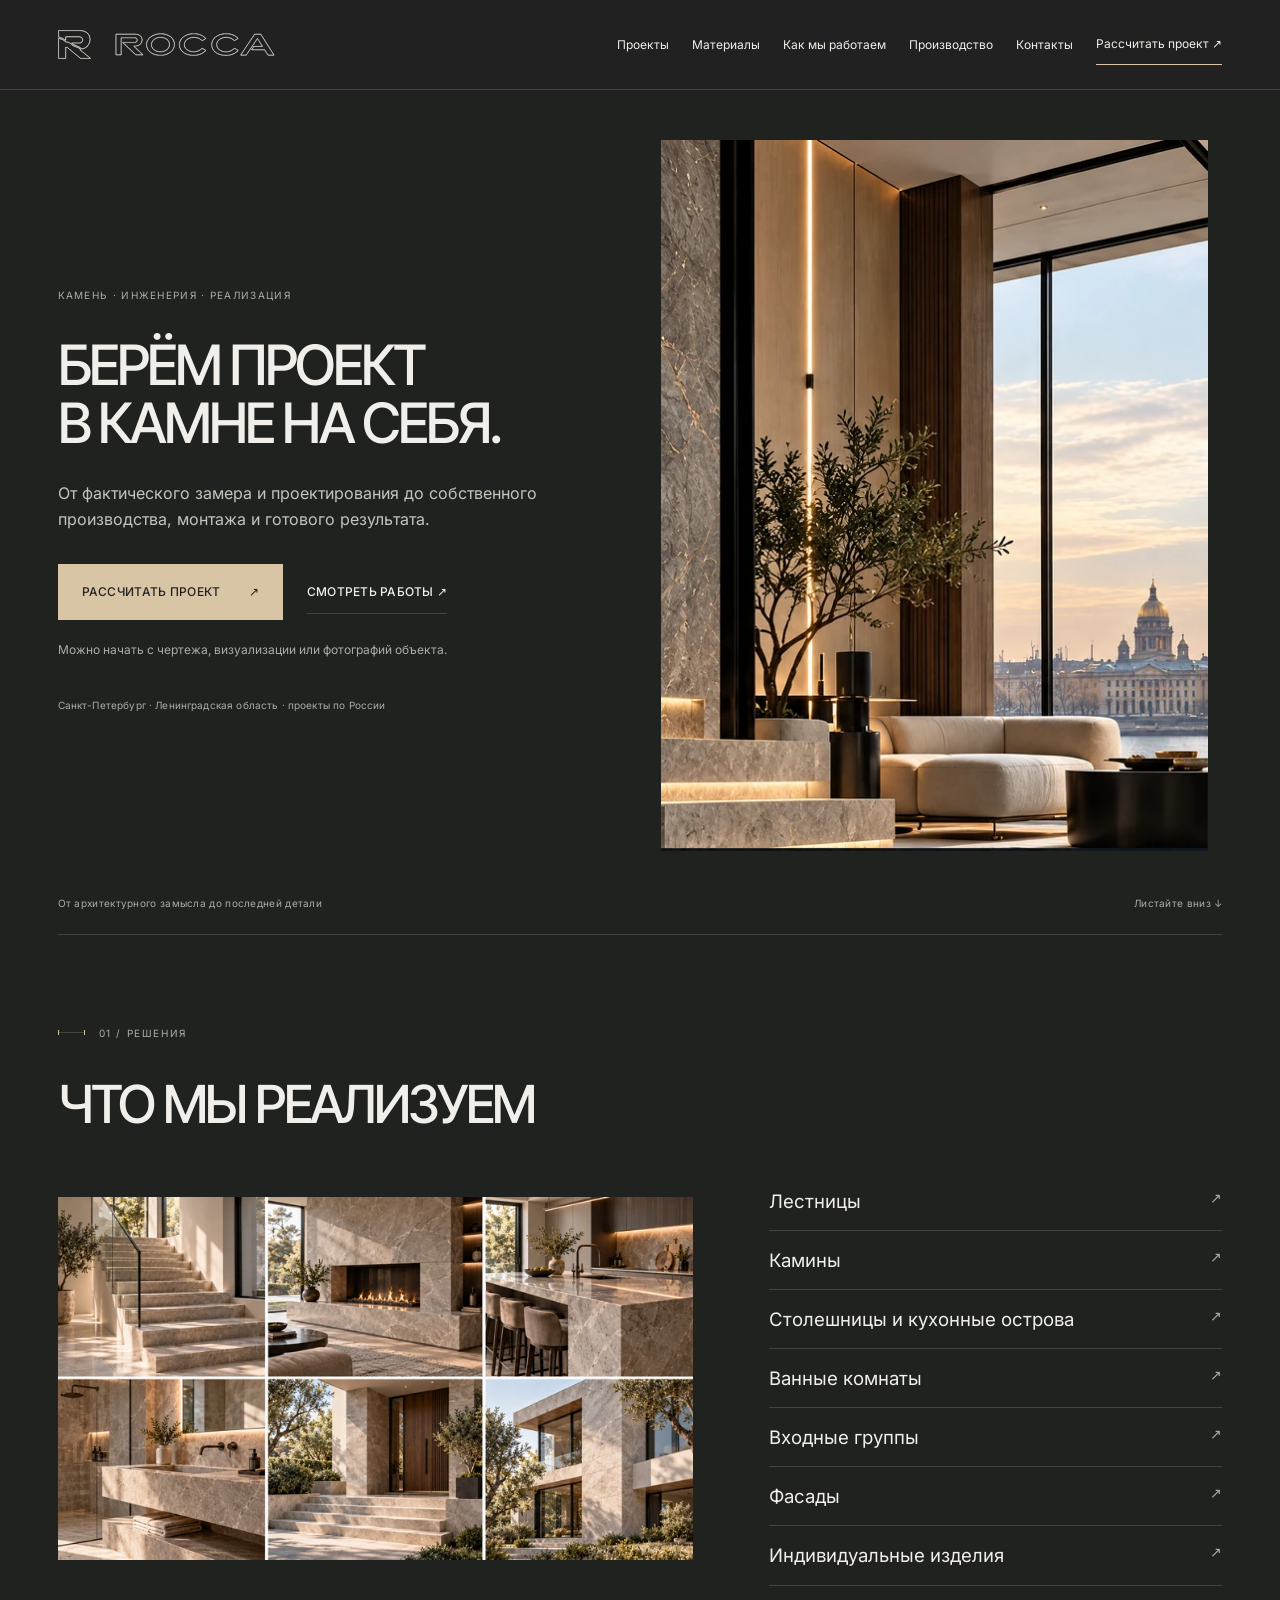
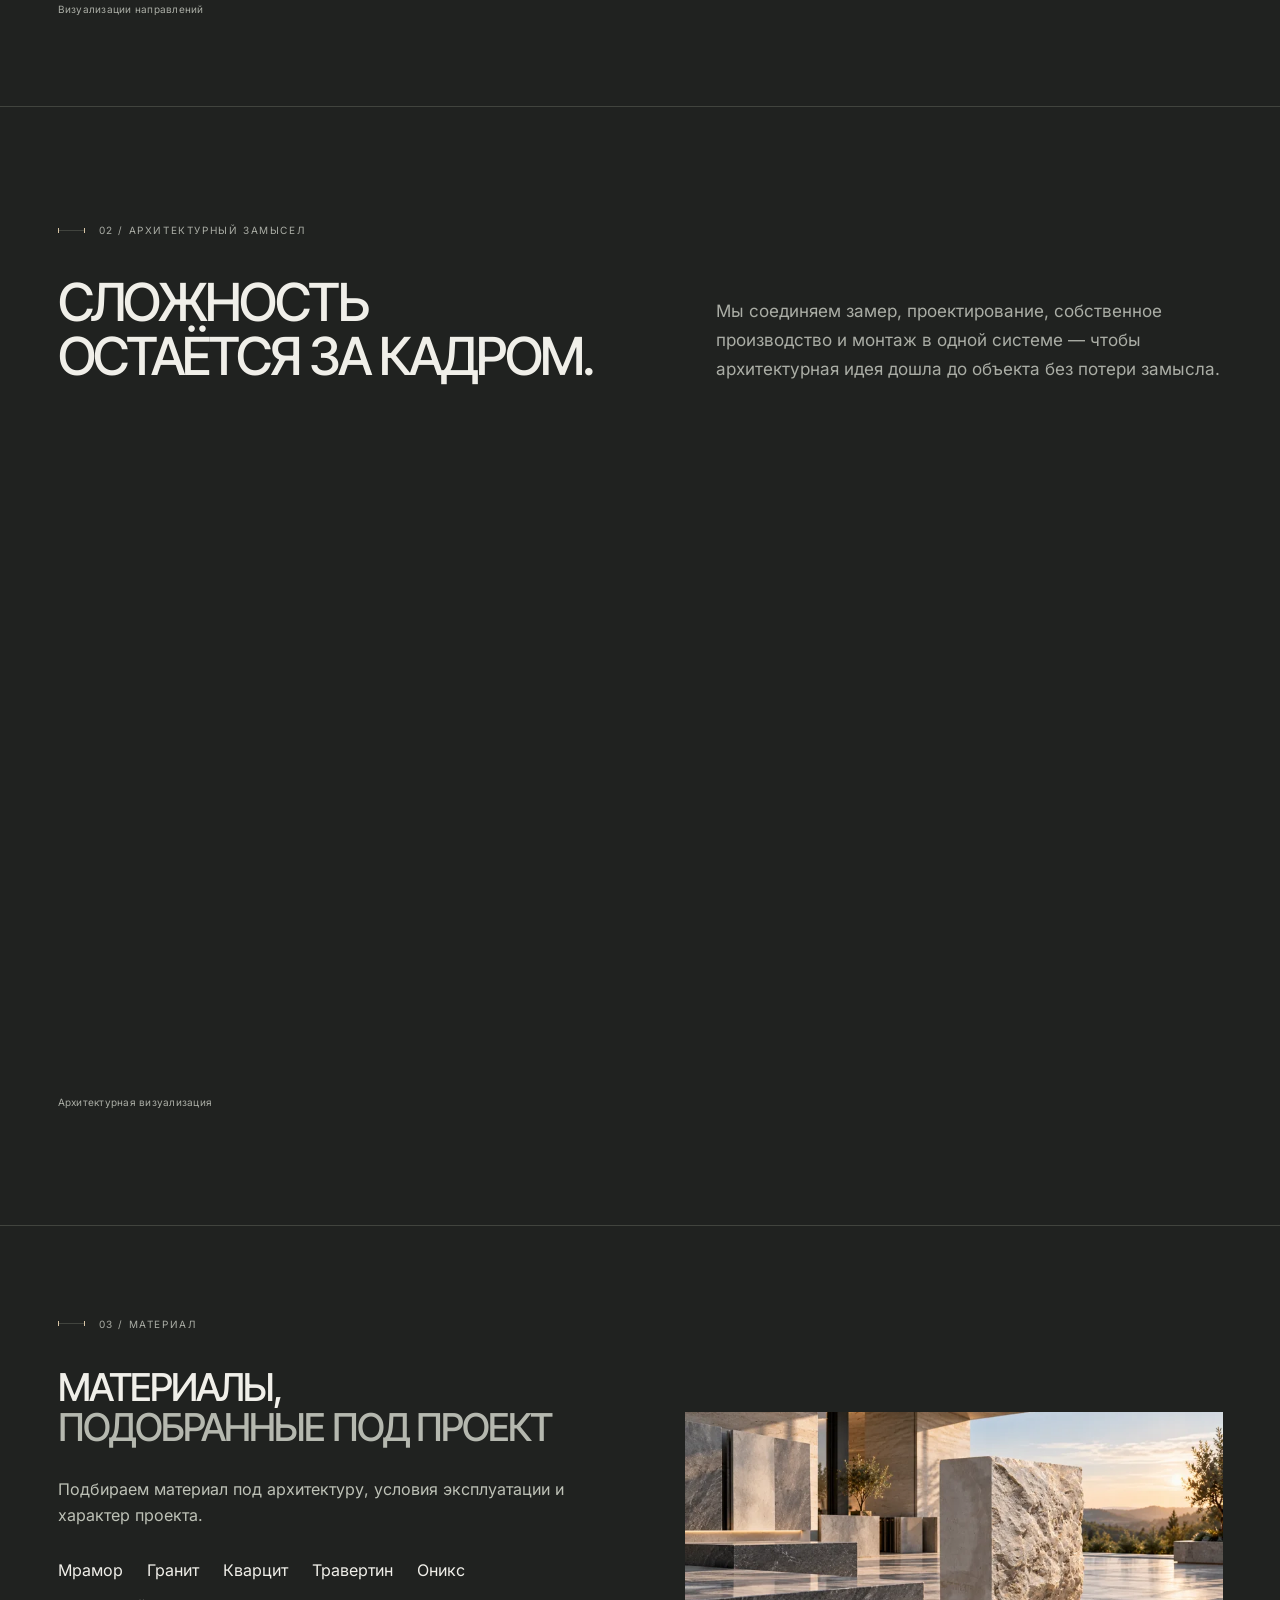
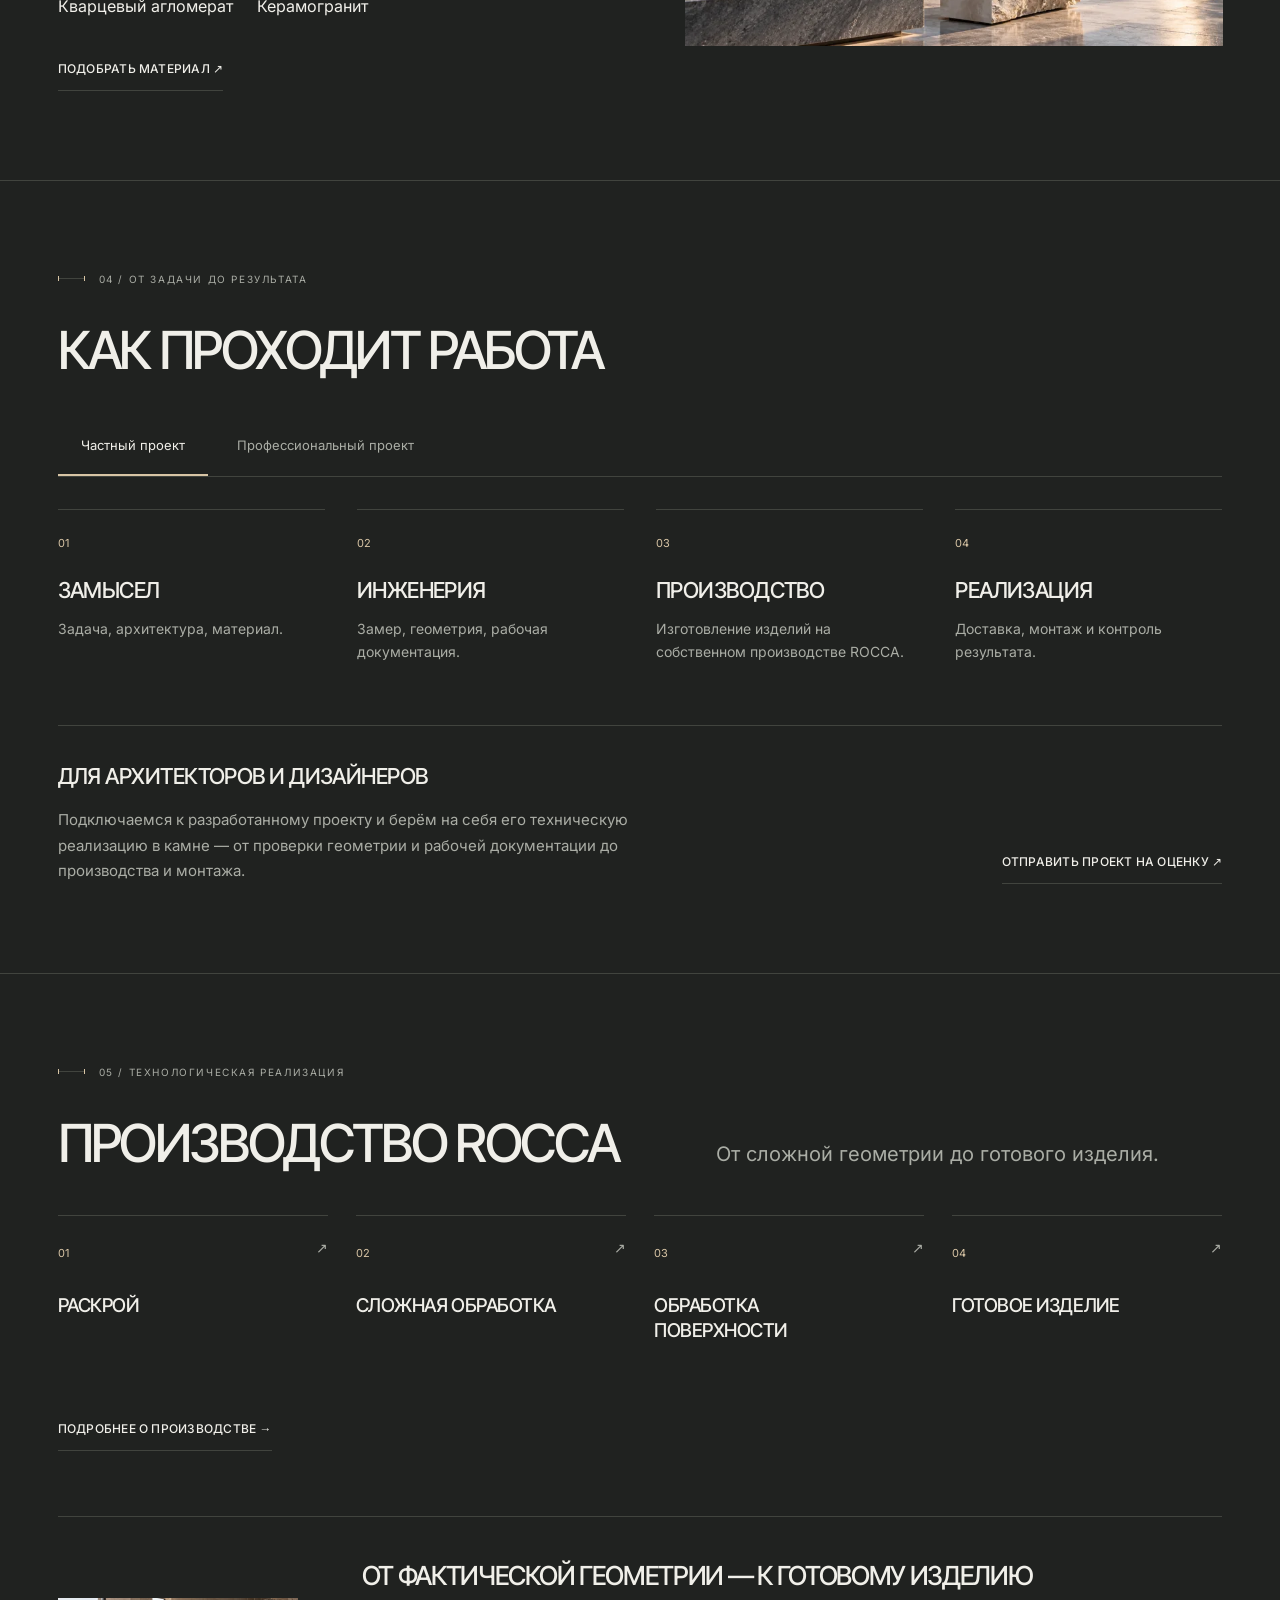
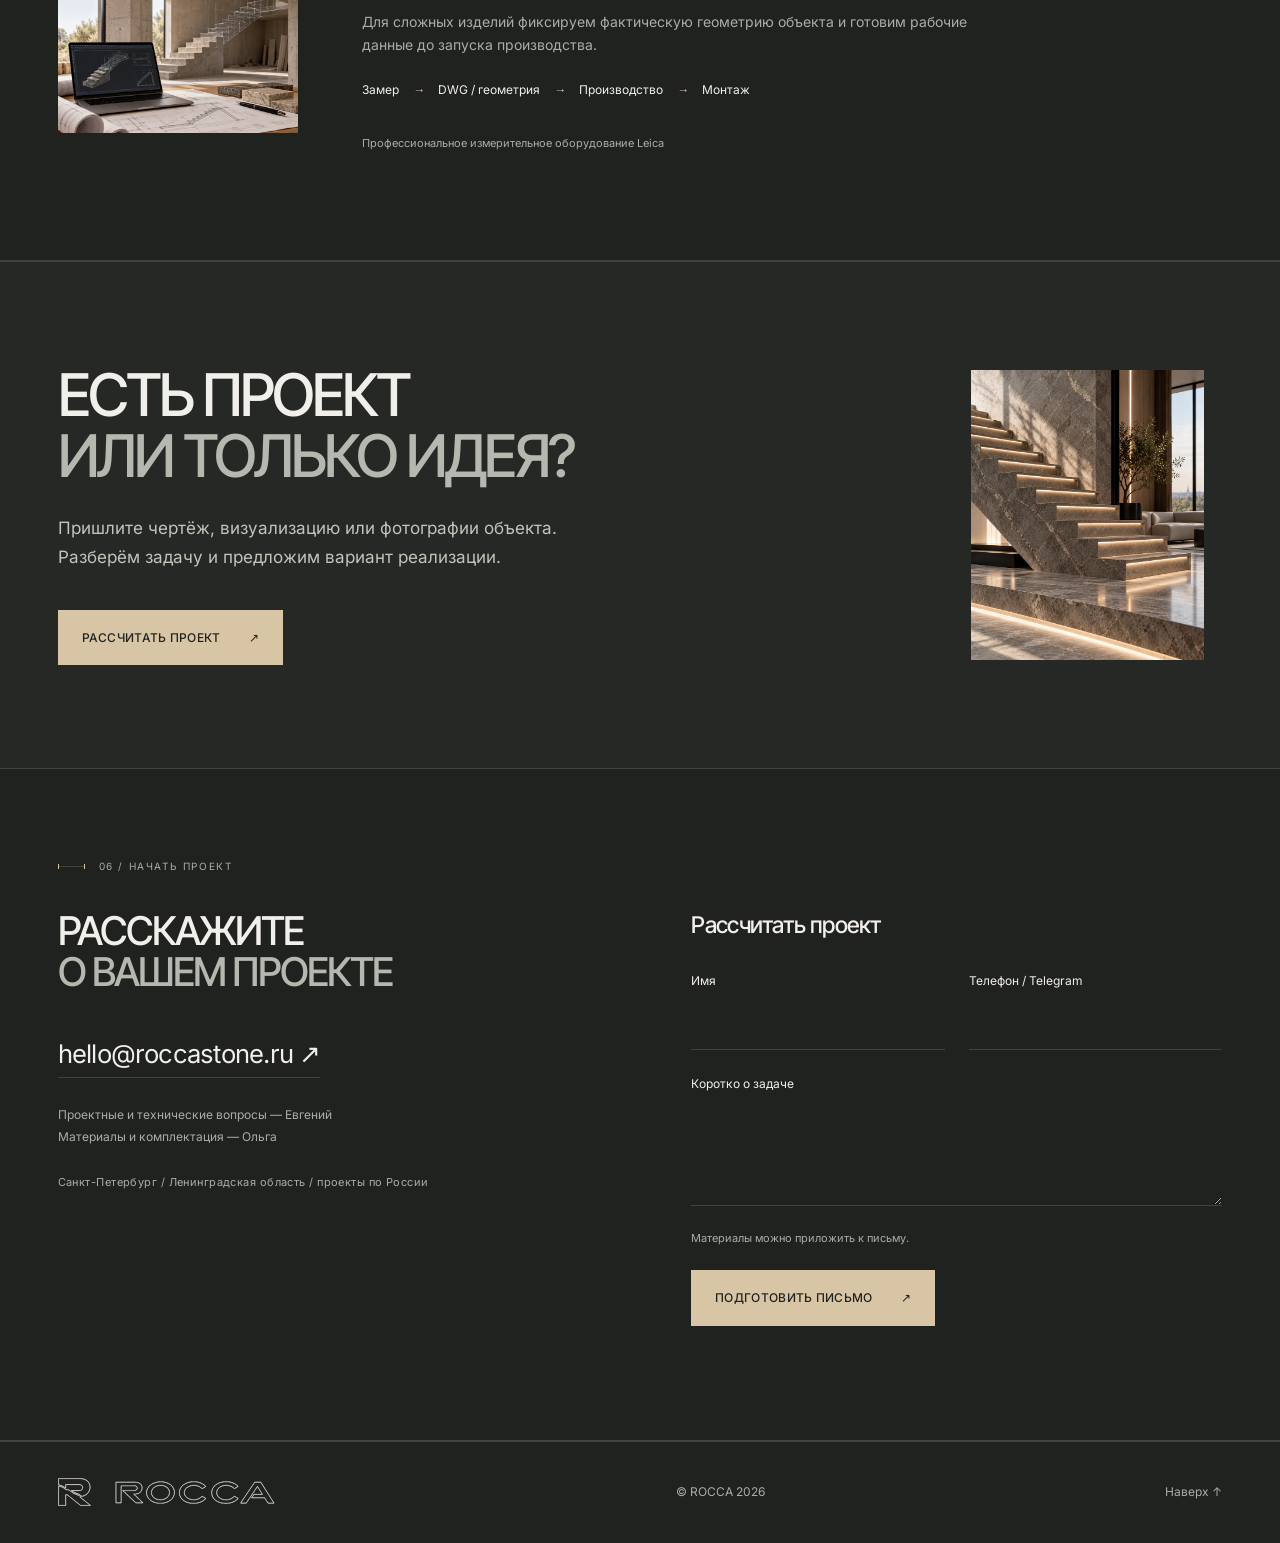
==== commit 9835d3b2: "Refine ROCCA typography, brand hierarchy and architectural portfolio" ====
--- a/index.html
+++ b/index.html
@@ -1,17 +1,16 @@
-<!doctype html><html lang="ru"><head><meta charset="utf-8"><meta name="viewport" content="width=device-width,initial-scale=1"><meta name="theme-color" content="#202220"><title>ROCCA — Камень. Инженерия. Реализация.</title><meta name="description" content="ROCCA — решения из камня и собственное производство. Полный цикл: замер, проектирование, изготовление и монтаж. Санкт-Петербург, Ленинградская область, проекты по России."><link rel="stylesheet" href="/assets/css/main.css"><script src="/assets/js/main.js" defer></script></head>
-<body><a class="skip" href="#main">Перейти к содержанию</a><header><a class="brand" href="/" aria-label="ROCCA — главная"><span class="brand-symbol"><img src="/assets/rocca-symbol-outline.svg" width="450" height="390" alt=""></span><span class="brand-wordmark"><img src="/assets/rocca-wordmark-outline.svg" width="1640" height="240" alt="ROCCA"></span></a><button class="menu-toggle" aria-expanded="false" aria-controls="navigation">Меню <span>+</span></button><nav id="navigation" aria-label="Основная навигация"><a href="/projects">Проекты</a><a href="/#materials">Материалы</a><a href="/#process">Как мы работаем</a><a href="/production">Производство</a><a href="/#contact">Контакты</a><a class="nav-cta" href="/#contact">Рассчитать проект ↗</a></nav></header>
+<!DOCTYPE html>
+<html lang="ru"><head><meta charset="utf-8"/><meta content="width=device-width,initial-scale=1" name="viewport"/><meta content="#202220" name="theme-color"/><title>ROCCA — берём проект в камне на себя</title><meta content="ROCCA: камень, инженерия и собственное производство. Берём проект на себя — от фактического замера и рабочей документации до монтажа и готового результата." name="description"/><link href="/assets/css/fonts.css" rel="stylesheet"/><link href="/assets/css/main.css" rel="stylesheet"/><link href="/assets/css/refinement.css" rel="stylesheet"/><script defer="" src="/assets/js/main.js"></script><link as="font" crossorigin="" href="/assets/fonts/inter-tight-cyrillic-wght-normal.woff2" rel="preload" type="font/woff2"/><link href="https://rocca-concept-standalone.vercel.app/" rel="canonical"/></head>
+<body><a class="skip" href="#main">Перейти к содержанию</a><header><a aria-label="ROCCA — главная" class="brand" href="/"><span class="brand-symbol"><img alt="" height="390" src="/assets/rocca-symbol-outline.svg" width="450"/></span><span class="brand-wordmark"><img alt="ROCCA" height="240" src="/assets/rocca-wordmark-outline.svg" width="1640"/></span></a><button aria-controls="navigation" aria-expanded="false" class="menu-toggle">Меню <span>+</span></button><nav aria-label="Основная навигация" id="navigation"><a href="/projects">Проекты</a><a href="/#materials">Материалы</a><a href="/#process">Как мы работаем</a><a href="/production">Производство</a><a href="/#contact">Контакты</a><a class="nav-cta" href="/#contact">Рассчитать проект ↗</a></nav></header>
 <main id="main">
-<section class="hero" id="top"><div class="hero-copy"><h1>КАМЕНЬ.<br>ИНЖЕНЕРИЯ.<br>РЕАЛИЗАЦИЯ.</h1><p class="intro">Интерьерные и архитектурные решения из камня и крупноформатных материалов — от подбора и замера до производства и монтажа.</p><div class="actions"><a class="button solid" href="#contact" data-inquiry="project">РАССЧИТАТЬ ПРОЕКТ <span>↗</span></a><a class="text-link" href="#projects">СМОТРЕТЬ РАБОТЫ ↗</a></div><p class="geo">Санкт-Петербург · Ленинградская область · проекты по России</p></div><div class="hero-photo"><img src="/assets/hero-new.webp" srcset="/assets/hero-new-550.webp 550w, /assets/hero-new.webp 1100w" sizes="(max-width:700px) calc(100vw - 40px), (max-width:1600px) 46vw, 708px" width="1100" height="1430" alt="Архитектурная визуализация интерьера с камнем и видом на Санкт-Петербург" loading="eager" fetchpriority="high"></div><div class="hero-bottom"><span>От архитектурного замысла до последней детали</span><a href="#about">Листайте вниз ↓</a></div></section>
-<section class="section compact-intro" id="about">
-<div><h2>ОДИН ПОДРЯДЧИК — ОТ МАТЕРИАЛА ДО МОНТАЖА</h2><p>Подбираем материал, выполняем замеры и проектирование, изготавливаем изделия на собственном производстве, доставляем и монтируем.</p></div>
-<ul class="pillars"><li>Материал</li><li>Инженерия</li><li>Реализация</li></ul></section>
-<section class="section solutions" id="solutions"><div class="section-label">01 / Решения</div><h2 data-motion="grow">ЧТО МЫ РЕАЛИЗУЕМ</h2><div class="solutions-grid"><figure class="media " data-motion="left"><div class="photo-layer"><img src="/assets/solutions-collage.webp" srcset="/assets/solutions-collage-800.webp 800w, /assets/solutions-collage.webp 1672w" sizes="(max-width:700px) calc(100vw - 44px), 55vw" width="1672" height="941" alt="Архитектурные визуализации лестницы, камина, кухни, ванной, входной группы и фасада" loading="lazy" decoding="async"></div></figure><div class="solution-list"><a href="#contact" data-inquiry="Лестницы">Лестницы<span>↗</span></a><a href="#contact" data-inquiry="Камины">Камины<span>↗</span></a><a href="#contact" data-inquiry="Столешницы и кухонные острова">Столешницы и кухонные острова<span>↗</span></a><a href="#contact" data-inquiry="Ванные комнаты">Ванные комнаты<span>↗</span></a><a href="#contact" data-inquiry="Входные группы">Входные группы<span>↗</span></a><a href="#contact" data-inquiry="Фасады">Фасады<span>↗</span></a><a href="#contact" data-inquiry="Индивидуальные изделия">Индивидуальные изделия<span>↗</span></a></div></div><p class="visual-note">Визуализации направлений</p></section>
-<section class="section brand-architecture" id="projects"><div class="section-label">02 / Камень в архитектуре</div><div class="architecture-heading"><h2 data-motion="grow">ВАШ ЗАМЫСЕЛ.<br><span class="muted">НАША РЕАЛИЗАЦИЯ.</span></h2><div><p>Интерьерные детали и архитектурные решения — в единой логике проекта.</p><a class="text-link" href="/projects">СМОТРЕТЬ РЕАЛИЗОВАННЫЕ ПРОЕКТЫ →</a></div></div><figure class="architecture-image" data-motion="right" data-production-photo><div class="photo-layer"><img src="/assets/architecture-entrance.webp" srcset="/assets/architecture-entrance-800.webp 800w, /assets/architecture-entrance.webp 1672w" sizes="(max-width:700px) calc(100vw - 44px), 55vw" width="1672" height="941" alt="Архитектурная визуализация входной группы с каменными ступенями" loading="lazy" decoding="async"></div></figure><p class="visual-note">Архитектурная визуализация</p></section>
-<section class="section materials" id="materials"><div class="section-label">03 / Материал</div><div class="materials-layout"><div><h2 data-motion="grow">МАТЕРИАЛЫ,<br><span class="muted">ПОДОБРАННЫЕ ПОД ПРОЕКТ</span></h2><p>Подбираем материал под архитектуру, условия эксплуатации и бюджет проекта у проверенных российских и зарубежных поставщиков.</p><ul class="material-list"><li>Мрамор</li><li>Гранит</li><li>Кварцит</li><li>Травертин</li><li>Оникс</li><li>Кварцевый агломерат</li><li>Керамогранит</li></ul><div class="actions"><a class="button solid" href="#contact" data-inquiry="material">ПОДОБРАТЬ МАТЕРИАЛ <span>↗</span></a></div></div><figure class="media " data-motion="right"><img class="" src="/assets/main3.webp" srcset="/assets/main3-800.webp 800w, /assets/main3.webp 1672w" sizes="(max-width: 700px) 100vw, 60vw" width="1672" height="941" alt="Фактуры натурального камня в архитектурной концепции" loading="lazy" decoding="async"></figure></div></section>
-<section class="section" id="process"><div class="section-label">04 / От задачи до результата</div><h2 data-motion="grow">КАК ПРОХОДИТ РАБОТА</h2><p class="section-summary">Полный цикл: замер → проектирование → производство → монтаж.</p><div class="tabs" role="tablist" aria-label="Формат проекта"><button id="tab-private" role="tab" aria-selected="true" aria-controls="panel-private" data-tab="private">Частный проект</button><button id="tab-professional" role="tab" aria-selected="false" aria-controls="panel-professional" tabindex="-1" data-tab="professional">Профессиональный проект</button></div><div id="panel-private" role="tabpanel" aria-labelledby="tab-private" tabindex="0" ><ol class="process-steps"><li><div><h3>Задача</h3></div></li><li><div><h3>Материал</h3><p>Подбираем камень и формат.</p></div></li><li><div><h3>Замер</h3><p>Фиксируем геометрию и примыкания.</p></div></li><li><div><h3>Проект</h3><p>Готовим рабочие данные.</p></div></li><li><div><h3>Производство</h3><p>Изготавливаем изделия на нашем производстве.</p></div></li><li><div><h3>Монтаж</h3></div></li><li><div><h3>Результат</h3></div></li></ol></div><div id="panel-professional" role="tabpanel" aria-labelledby="tab-professional" tabindex="0" hidden><ol class="process-steps"><li><div><h3>Проект / ТЗ</h3><p>Получаем исходный проект.</p></div></li><li><div><h3>Технический анализ</h3><p>Проверяем узлы и реализуемость.</p></div></li><li><div><h3>Материал</h3><p>Согласуем камень и технологию.</p></div></li><li><div><h3>Фактический замер</h3><p>Уточняем геометрию объекта.</p></div></li><li><div><h3>Рабочая документация</h3><p>Готовим DWG/DXF и деталировку.</p></div></li><li><div><h3>Производство</h3><p>Изготавливаем изделия на нашем производстве.</p></div></li><li><div><h3>Монтаж</h3><p>Реализуем согласованное решение.</p></div></li><li><div><h3>Контроль</h3><p>Проверяем качество и соответствие.</p></div></li></ol></div><aside class="b2b-callout" id="professionals"><div><h3>ДЛЯ АРХИТЕКТОРОВ И ДИЗАЙНЕРОВ</h3><p>Подключаемся к уже разработанному проекту и берём на себя его техническую реализацию в камне.</p></div><a class="button outline" href="#contact" data-inquiry="professional">ОТПРАВИТЬ ПРОЕКТ НА ОЦЕНКУ <span>↗</span></a></aside></section>
-<section class="section technology brand-technology" id="production"><div class="section-label">05 / Технологическая реализация</div><div class="architecture-heading"><h2 data-motion="grow">ПРОИЗВОДСТВЕННЫЕ<br><span class="muted">ВОЗМОЖНОСТИ ROCCA</span></h2><p>Собственное производство ROCCA: обработка камня под материал, геометрию и требования проекта.</p></div><div class="technology-index"><a href="/production#processing" class="technology-item" data-motion="grow"><span class="case-number">01</span><svg viewBox="0 0 80 84" aria-hidden="true"><path d="M8 40H72M40 8V72M17 17L63 63M17 63L63 17"/></svg><h3>Распил</h3><span class="technology-arrow">↗</span></a><a href="/production#processing" class="technology-item" data-motion="grow"><span class="case-number">02</span><svg viewBox="0 0 80 84" aria-hidden="true"><path d="M12 20C32 0 48 80 68 60M12 40C32 20 48 100 68 80"/></svg><h3>Фигурный раскрой</h3><span class="technology-arrow">↗</span></a><a href="/production#processing" class="technology-item" data-motion="grow"><span class="case-number">03</span><svg viewBox="0 0 80 84" aria-hidden="true"><path d="M10 20H70M10 60H70M22 20Q42 40 22 60M58 20Q38 40 58 60"/></svg><h3>Токарная обработка камня</h3><span class="technology-arrow">↗</span></a><a href="/production#processing" class="technology-item" data-motion="grow"><span class="case-number">04</span><svg viewBox="0 0 80 84" aria-hidden="true"><path d="M18 65Q10 45 28 30Q24 44 36 46Q34 24 50 12Q42 44 62 46Q74 72 18 65Z"/></svg><h3>Термообработка</h3><span class="technology-arrow">↗</span></a><a href="/production#processing" class="technology-item" data-motion="grow"><span class="case-number">05</span><svg viewBox="0 0 80 84" aria-hidden="true"><path d="M14 14H66V66H14ZM26 26H54V54H26ZM40 8V72M8 40H72"/></svg><h3>Детальная обработка</h3><span class="technology-arrow">↗</span></a><a href="/production#finished" class="technology-item" data-motion="grow"><span class="case-number">06</span><svg viewBox="0 0 80 84" aria-hidden="true"><path d="M12 24L40 10L68 24V60L40 74L12 60ZM12 24L40 38L68 24M40 38V74"/></svg><h3>Готовые изделия</h3><span class="technology-arrow">↗</span></a></div><div class="actions"><a class="button solid" href="#contact" data-inquiry="project">РАССЧИТАТЬ ПРОЕКТ <span>↗</span></a><a class="text-link" href="/production">ПОДРОБНЕЕ О ПРОИЗВОДСТВЕ →</a></div></section>
-<section class="section engineering" id="engineering"><div class="engineering-compact"><figure class="media" data-motion="left"><img src="/assets/main8.webp" srcset="/assets/main8-800.webp 800w, /assets/main8.webp 1672w" sizes="(max-width:700px) calc(100vw - 44px), 50vw" width="1672" height="941" alt="Концепция инженерного подхода: рабочие чертежи и цифровая геометрия" loading="lazy" decoding="async"></figure><div><div class="section-label">06 / Инженерный подход</div><h2 data-motion="grow">ОТ ФАКТИЧЕСКОЙ ГЕОМЕТРИИ — К ГОТОВОМУ ИЗДЕЛИЮ</h2><p>Для сложных изделий фиксируем фактическую геометрию объекта и готовим рабочие данные до запуска производства.</p><ol class="geometry"><li>Замер</li><li>DWG / геометрия</li><li>Производство</li><li>Монтаж</li></ol><p class="equipment">Профессиональное измерительное оборудование Leica</p></div></div></section>
-<section class="section final-cta quiet-finale"><div><h2 data-motion="grow">ЕСТЬ ПРОЕКТ<br><span class="muted">ИЛИ ТОЛЬКО ИДЕЯ?</span></h2><p>Пришлите чертёж, визуализацию или фотографии объекта. Предварительно оценим задачу и предложим следующий шаг.</p><a class="button solid" href="#contact" data-inquiry="project">РАССЧИТАТЬ ПРОЕКТ <span>↗</span></a></div><figure class="final-stair" data-motion="right"><div class="photo-layer"><img src="/assets/main5-800.webp" width="800" height="993" alt="Архитектурная визуализация каменной лестницы" loading="lazy" decoding="async"></div></figure></section>
-<section class="section contact" id="contact"><div class="section-label">07 / Начать проект</div><div class="contact-layout"><div><h2 data-motion="grow">РАССКАЖИТЕ<br><span class="muted">О ВАШЕМ ПРОЕКТЕ</span></h2><a class="email" href="mailto:hello@roccastone.ru">hello@roccastone.ru ↗</a><p class="roles">Проектные и технические вопросы — Евгений<br>Материалы и комплектация — Ольга</p><p class="geo">Санкт-Петербург / Ленинградская область / проекты по России</p><!-- CONTACTS: add verified phone, Telegram and WhatsApp links here. --></div><form id="project-form" aria-labelledby="form-title"><h3 id="form-title">Рассчитать проект</h3><div class="form-row"><label>Имя<input name="name" autocomplete="name" required maxlength="100"></label><label>Телефон / Telegram<input name="contact" autocomplete="tel" required maxlength="150"></label></div><label>Коротко о задаче<textarea name="task" rows="3" required maxlength="4000"></textarea></label><label class="file-label">Прикрепить проект / фото<input id="project-files" name="files" type="file" multiple accept=".pdf,.dwg,.dxf,.jpg,.jpeg,.png"><span>PDF / DWG / DXF / JPG / PNG · до 20 МБ на файл</span></label><p id="file-status" class="small" aria-live="polite"></p><p class="form-note">Подготовим письмо с вашей задачей. Выбранные файлы приложите к письму вручную — с сайта они не отправляются.</p><button class="button solid" type="submit">ПОДГОТОВИТЬ ПИСЬМО <span>↗</span></button><a id="draft-link" class="text-link" hidden>ОТКРЫТЬ ПИСЬМО ↗</a><p id="form-status" role="status" aria-live="polite"></p></form></div></section>
-</main><footer><a class="brand" href="#top" aria-label="ROCCA — наверх"><span class="brand-symbol"><img src="/assets/rocca-symbol-outline.svg" width="450" height="390" alt=""></span><span class="brand-wordmark"><img src="/assets/rocca-wordmark-outline.svg" width="1640" height="240" alt="ROCCA"></span></a><span>© ROCCA 2026</span><a href="#top">Наверх ↑</a></footer>
-<div class="mobile-cta" id="mobile-cta" hidden><a class="button solid" href="#contact" data-inquiry="project">РАССЧИТАТЬ ПРОЕКТ ↗</a></div></body></html>+<section class="hero" id="top"><div class="hero-copy"><p class="eyebrow hero-marker">КАМЕНЬ · ИНЖЕНЕРИЯ · РЕАЛИЗАЦИЯ</p><h1>БЕРЁМ ПРОЕКТ<br/>В КАМНЕ НА СЕБЯ.</h1><p class="intro">От фактического замера и проектирования до собственного производства, монтажа и готового результата.</p><div class="actions"><a class="button solid" data-inquiry="project" href="#contact">РАССЧИТАТЬ ПРОЕКТ <span>↗</span></a><a class="text-link" href="/projects">СМОТРЕТЬ РАБОТЫ ↗</a></div><p class="hero-helper">Можно начать с чертежа, визуализации или фотографий объекта.</p><p class="geo">Санкт-Петербург · Ленинградская область · проекты по России</p></div><div class="hero-photo"><img alt="Архитектурная визуализация интерьера с камнем и видом на Санкт-Петербург" fetchpriority="high" height="1430" loading="eager" sizes="(max-width:700px) calc(100vw - 40px), (max-width:1600px) 46vw, 708px" src="/assets/hero-new.webp" srcset="/assets/hero-new-550.webp 550w, /assets/hero-new.webp 1100w" width="1100"/></div><div class="hero-bottom"><span>От архитектурного замысла до последней детали</span><a href="#solutions">Листайте вниз ↓</a></div></section>
+
+<section class="section solutions" id="solutions"><div class="section-label">01 / Решения</div><h2 data-motion="grow">ЧТО МЫ РЕАЛИЗУЕМ</h2><div class="solutions-grid"><figure class="media" data-motion="left"><div class="photo-layer"><img alt="Архитектурные визуализации лестницы, камина, кухни, ванной, входной группы и фасада" decoding="async" height="941" loading="lazy" sizes="(max-width:700px) calc(100vw - 44px), 55vw" src="/assets/solutions-collage.webp" srcset="/assets/solutions-collage-800.webp 800w, /assets/solutions-collage.webp 1672w" width="1672"/></div></figure><div class="solution-list"><a data-inquiry="Лестницы" href="#contact">Лестницы<span>↗</span></a><a data-inquiry="Камины" href="#contact">Камины<span>↗</span></a><a data-inquiry="Столешницы и кухонные острова" href="#contact">Столешницы и кухонные острова<span>↗</span></a><a data-inquiry="Ванные комнаты" href="#contact">Ванные комнаты<span>↗</span></a><a data-inquiry="Входные группы" href="#contact">Входные группы<span>↗</span></a><a data-inquiry="Фасады" href="#contact">Фасады<span>↗</span></a><a data-inquiry="Индивидуальные изделия" href="#contact">Индивидуальные изделия<span>↗</span></a></div></div><p class="visual-note">Визуализации направлений</p></section>
+<section class="section brand-architecture" id="projects"><div class="section-label">02 / Архитектурный замысел</div><div class="architecture-heading"><h2 data-motion="grow">СЛОЖНОСТЬ<br/>ОСТАЁТСЯ ЗА КАДРОМ.</h2><div><p>Мы соединяем замер, проектирование, собственное производство и монтаж в одной системе — чтобы архитектурная идея дошла до объекта без потери замысла.</p></div></div><figure class="architecture-image" data-motion="right" data-production-photo=""><div class="photo-layer"><img alt="Архитектурная визуализация входной группы с каменными ступенями" decoding="async" height="941" loading="lazy" sizes="(max-width:700px) calc(100vw - 44px), (max-width:1300px) 90vw, 1160px" src="/assets/architecture-entrance.webp" srcset="/assets/architecture-entrance-800.webp 800w, /assets/architecture-entrance.webp 1672w" width="1672"/></div></figure><p class="visual-note">Архитектурная визуализация</p></section>
+<section class="section materials" id="materials"><div class="section-label">03 / Материал</div><div class="materials-layout"><div><h2 data-motion="grow">МАТЕРИАЛЫ,<br/><span class="muted">ПОДОБРАННЫЕ ПОД ПРОЕКТ</span></h2><p>Подбираем материал под архитектуру, условия эксплуатации и характер проекта.</p><ul class="material-list"><li>Мрамор</li><li>Гранит</li><li>Кварцит</li><li>Травертин</li><li>Оникс</li><li>Кварцевый агломерат</li><li>Керамогранит</li></ul><div class="actions"><a class="text-link" data-inquiry="material" href="#contact">ПОДОБРАТЬ МАТЕРИАЛ ↗</a></div></div><figure class="media" data-motion="right"><img alt="Фактуры натурального камня в архитектурной концепции" class="" decoding="async" height="941" loading="lazy" sizes="(max-width: 700px) 100vw, 60vw" src="/assets/main3.webp" srcset="/assets/main3-800.webp 800w, /assets/main3.webp 1672w" width="1672"/></figure></div></section>
+<section class="section" id="process"><div class="section-label">04 / От задачи до результата</div><h2 data-motion="grow">КАК ПРОХОДИТ РАБОТА</h2><div aria-label="Формат проекта" class="tabs" role="tablist"><button aria-controls="panel-private" aria-selected="true" data-tab="private" id="tab-private" role="tab">Частный проект</button><button aria-controls="panel-professional" aria-selected="false" data-tab="professional" id="tab-professional" role="tab" tabindex="-1">Профессиональный проект</button></div><div aria-labelledby="tab-private" id="panel-private" role="tabpanel" tabindex="0"><ol class="process-steps"><li><div><h3>ЗАМЫСЕЛ</h3><p>Задача, архитектура, материал.</p></div></li><li><div><h3>ИНЖЕНЕРИЯ</h3><p>Замер, геометрия, рабочая документация.</p></div></li><li><div><h3>ПРОИЗВОДСТВО</h3><p>Изготовление изделий на собственном производстве ROCCA.</p></div></li><li><div><h3>РЕАЛИЗАЦИЯ</h3><p>Доставка, монтаж и контроль результата.</p></div></li></ol></div><div aria-labelledby="tab-professional" hidden="" id="panel-professional" role="tabpanel" tabindex="0"><ol class="process-steps"><li><div><h3>Проект / ТЗ</h3><p>Получаем исходный проект.</p></div></li><li><div><h3>Технический анализ</h3><p>Проверяем узлы и реализуемость.</p></div></li><li><div><h3>Материал</h3><p>Согласуем камень и технологию.</p></div></li><li><div><h3>Фактический замер</h3><p>Уточняем геометрию объекта.</p></div></li><li><div><h3>Рабочая документация</h3><p>Готовим DWG/DXF и деталировку.</p></div></li><li><div><h3>Производство</h3><p>Изготавливаем изделия на нашем производстве.</p></div></li><li><div><h3>Монтаж</h3><p>Реализуем согласованное решение.</p></div></li><li><div><h3>Контроль</h3><p>Проверяем качество и соответствие.</p></div></li></ol></div><aside class="b2b-callout" id="professionals"><div><h3>ДЛЯ АРХИТЕКТОРОВ И ДИЗАЙНЕРОВ</h3><p>Подключаемся к разработанному проекту и берём на себя его техническую реализацию в камне — от проверки геометрии и рабочей документации до производства и монтажа.</p></div><a class="text-link" data-inquiry="professional" href="#contact">ОТПРАВИТЬ ПРОЕКТ НА ОЦЕНКУ ↗</a></aside></section>
+<section class="section technology brand-technology" id="production"><div class="section-label">05 / Технологическая реализация</div><div class="architecture-heading"><h2 data-motion="grow">ПРОИЗВОДСТВО ROCCA</h2><p>От сложной геометрии до готового изделия.</p></div><div class="technology-index"><a class="technology-item" data-motion="grow" href="/production#processing"><span class="case-number">01</span><h3>РАСКРОЙ</h3><span class="technology-arrow">↗</span></a><a class="technology-item" data-motion="grow" href="/production#production-2"><span class="case-number">02</span><h3>СЛОЖНАЯ ОБРАБОТКА</h3><span class="technology-arrow">↗</span></a><a class="technology-item" data-motion="grow" href="/production#production-3"><span class="case-number">03</span><h3>ОБРАБОТКА ПОВЕРХНОСТИ</h3><span class="technology-arrow">↗</span></a><a class="technology-item" data-motion="grow" href="/production#production-4"><span class="case-number">04</span><h3>ГОТОВОЕ ИЗДЕЛИЕ</h3><span class="technology-arrow">↗</span></a></div><div class="actions"><a class="text-link" href="/production">ПОДРОБНЕЕ О ПРОИЗВОДСТВЕ →</a></div><section class="engineering-note" id="engineering"><div class="engineering-compact"><figure class="media" data-motion="left"><img alt="Концепция инженерного подхода: рабочие чертежи и цифровая геометрия" decoding="async" height="941" loading="lazy" sizes="(max-width:700px) calc(100vw - 44px), 50vw" src="/assets/main8.webp" srcset="/assets/main8-800.webp 800w, /assets/main8.webp 1672w" width="1672"/></figure><div><h2 data-motion="grow">ОТ ФАКТИЧЕСКОЙ ГЕОМЕТРИИ — К ГОТОВОМУ ИЗДЕЛИЮ</h2><p>Для сложных изделий фиксируем фактическую геометрию объекта и готовим рабочие данные до запуска производства.</p><ol class="geometry"><li>Замер</li><li>DWG / геометрия</li><li>Производство</li><li>Монтаж</li></ol><p class="equipment">Профессиональное измерительное оборудование Leica</p></div></div></section></section>
+
+<section class="section final-cta quiet-finale"><div><h2 data-motion="grow">ЕСТЬ ПРОЕКТ<br/><span class="muted">ИЛИ ТОЛЬКО ИДЕЯ?</span></h2><p>Пришлите чертёж, визуализацию или фотографии объекта. Разберём задачу и предложим вариант реализации.</p><a class="button solid" data-inquiry="project" href="#contact">РАССЧИТАТЬ ПРОЕКТ <span>↗</span></a></div><figure class="final-stair" data-motion="right"><div class="photo-layer"><img alt="Архитектурная визуализация каменной лестницы" decoding="async" height="993" loading="lazy" src="/assets/main5-800.webp" width="800"/></div></figure></section>
+<section class="section contact" id="contact"><div class="section-label">06 / Начать проект</div><div class="contact-layout"><div><h2 data-motion="grow">РАССКАЖИТЕ<br/><span class="muted">О ВАШЕМ ПРОЕКТЕ</span></h2><a class="email" href="mailto:hello@roccastone.ru">hello@roccastone.ru ↗</a><p class="roles">Проектные и технические вопросы — Евгений<br/>Материалы и комплектация — Ольга</p><p class="geo">Санкт-Петербург / Ленинградская область / проекты по России</p><!-- CONTACTS: add verified phone, Telegram and WhatsApp links here. --></div><form aria-labelledby="form-title" id="project-form"><h3 id="form-title">Рассчитать проект</h3><div class="form-row"><label>Имя<input autocomplete="name" maxlength="100" name="name" required=""/></label><label>Телефон / Telegram<input autocomplete="tel" maxlength="150" name="contact" required=""/></label></div><label>Коротко о задаче<textarea maxlength="4000" name="task" required="" rows="3"></textarea></label><p class="form-note">Материалы можно приложить к письму.</p><button class="button solid" type="submit">ПОДГОТОВИТЬ ПИСЬМО <span>↗</span></button><a class="text-link" hidden="" id="draft-link">ОТКРЫТЬ ПИСЬМО ↗</a><p aria-live="polite" id="form-status" role="status"></p></form></div></section>
+</main><footer><a aria-label="ROCCA — наверх" class="brand" href="#top"><span class="brand-symbol"><img alt="" height="390" src="/assets/rocca-symbol-outline.svg" width="450"/></span><span class="brand-wordmark"><img alt="ROCCA" height="240" src="/assets/rocca-wordmark-outline.svg" width="1640"/></span></a><span>© ROCCA 2026</span><a href="#top">Наверх ↑</a></footer>
+<div class="mobile-cta" hidden="" id="mobile-cta"><a class="button solid" data-inquiry="project" href="#contact">РАССЧИТАТЬ ПРОЕКТ ↗</a></div></body></html>
--- a/assets/css/fonts.css
+++ b/assets/css/fonts.css
@@ -0,0 +1,4 @@
+@font-face{font-family:'Inter';font-style:normal;font-weight:100 900;font-display:swap;src:url('/assets/fonts/inter-cyrillic-wght-normal.woff2') format('woff2');unicode-range:U+0301,U+0400-045F,U+0490-0491,U+04B0-04B1,U+2116}
+@font-face{font-family:'Inter';font-style:normal;font-weight:100 900;font-display:swap;src:url('/assets/fonts/inter-latin-wght-normal.woff2') format('woff2');unicode-range:U+0000-00FF,U+0131,U+0152-0153,U+02BB-02BC,U+02C6,U+02DA,U+02DC,U+0304,U+0308,U+0329,U+2000-206F,U+20AC,U+2122,U+2191,U+2193,U+2212,U+2215,U+FEFF,U+FFFD}
+@font-face{font-family:'Inter Tight';font-style:normal;font-weight:100 900;font-display:swap;src:url('/assets/fonts/inter-tight-cyrillic-wght-normal.woff2') format('woff2');unicode-range:U+0301,U+0400-045F,U+0490-0491,U+04B0-04B1,U+2116}
+@font-face{font-family:'Inter Tight';font-style:normal;font-weight:100 900;font-display:swap;src:url('/assets/fonts/inter-tight-latin-wght-normal.woff2') format('woff2');unicode-range:U+0000-00FF,U+0131,U+0152-0153,U+02BB-02BC,U+02C6,U+02DA,U+02DC,U+0304,U+0308,U+0329,U+2000-206F,U+20AC,U+2122,U+2191,U+2193,U+2212,U+2215,U+FEFF,U+FFFD}
--- a/assets/css/main.css
+++ b/assets/css/main.css
@@ -182,3 +182,48 @@
  .hero-camera-ready .hero-photo img{animation:none;transform:none}
  .hero-entry .hero-photo{opacity:1;transform:none;transition:none}
 }
+
+/* A consistent portfolio rhythm; existing reveal rules remain unchanged. */
+.archive-case .case-heading{max-width:1040px;margin-inline:auto;margin-bottom:36px}
+.archive-case .case-heading h2{font-size:clamp(28px,3.2vw,52px);max-width:920px;line-height:1.12}
+.portfolio-grid{display:grid;grid-template-columns:repeat(2,minmax(0,1fr));gap:36px 40px;max-width:1040px;margin-inline:auto;align-items:start}
+.portfolio-grid .real-card{width:100%;max-width:none;margin:0}
+.portfolio-grid .real-photo{height:330px;max-height:330px}
+.portfolio-grid .wide{grid-column:1/-1;max-width:680px;justify-self:center}
+.portfolio-grid .wide .real-photo{height:400px;max-height:400px}
+.case-phase{max-width:1040px;margin-inline:auto}
+.case-phase+.case-phase{margin-top:44px}
+.phase-label{font-size:12px;letter-spacing:.16em;text-transform:uppercase;color:var(--accent);margin:0 0 20px}
+.before-grid{grid-template-columns:repeat(3,minmax(0,1fr));max-width:820px;margin-left:0;gap:24px}
+.before-grid:has(>.real-card:nth-child(2):last-child){grid-template-columns:repeat(2,minmax(0,1fr));max-width:660px}
+.before-grid .real-photo{height:210px;max-height:210px}
+.before-grid .real-card h3{font-size:17px}
+.portfolio-grid .real-card figcaption{min-height:68px;padding-bottom:18px}
+.production-grid .single-frame{grid-column:1/-1;max-width:620px;justify-self:center}
+.products-grid .real-photo{height:300px;max-height:300px}
+.archive-case>.section-summary{max-width:1040px;margin:0 auto 32px}
+@media(max-width:700px){
+ .archive-case .case-heading{margin-bottom:26px}
+ .archive-case .case-heading h2{font-size:28px}
+ .portfolio-grid,.before-grid,.before-grid:has(>.real-card:nth-child(2):last-child){grid-template-columns:1fr;gap:28px;max-width:340px;margin-inline:auto}
+ .portfolio-grid .real-card,.portfolio-grid .wide,.production-grid .single-frame{max-width:340px;grid-column:auto}
+ .portfolio-grid .real-photo,.portfolio-grid .wide .real-photo,.products-grid .real-photo{height:260px;max-height:260px}
+ .before-grid .real-photo{height:200px;max-height:200px}
+ .case-phase+.case-phase{margin-top:32px}
+ .portfolio-grid .real-card figcaption{min-height:0}
+}
+
+/* Moderately enlarge desktop portfolio frames without changing image motion. */
+@media(min-width:1151px){
+ .portfolio-page .archive-case{padding-inline:max(var(--pad),calc((100vw - 1280px)/2))}
+ .archive-case .case-heading,.case-phase,.archive-case>.section-summary{max-width:1240px}
+ .portfolio-grid{max-width:1240px}
+ .portfolio-grid .real-photo{height:396px;max-height:396px}
+ .portfolio-grid .wide{max-width:816px}
+ .portfolio-grid .wide .real-photo{height:480px;max-height:480px}
+ .before-grid{max-width:984px}
+ .before-grid:has(>.real-card:nth-child(2):last-child){max-width:792px}
+ .before-grid .real-photo{height:252px;max-height:252px}
+ .production-grid .single-frame{max-width:744px}
+ .products-grid .real-photo{height:360px;max-height:360px}
+}
--- a/assets/css/refinement.css
+++ b/assets/css/refinement.css
@@ -0,0 +1,62 @@
+/* ROCCA: a quieter type, spacing and editorial hierarchy. */
+:root{--line:#41443e;--muted:#aaada5;--pad:clamp(22px,4.5vw,86px)}
+body{font-family:'Inter',sans-serif;font-size:16px;font-weight:400;line-height:1.65;font-synthesis:none}
+h1,h2,h3{font-family:'Inter Tight','Inter',sans-serif;font-weight:500;font-synthesis:none}
+h1,h2{letter-spacing:-.05em;line-height:1.04}h3{letter-spacing:-.025em}
+p{max-width:680px}button,input,textarea{font-family:inherit}nav{font-size:12px;gap:clamp(20px,1.8vw,34px)}
+.section{padding-block:clamp(76px,7vw,126px)}h2{font-size:clamp(38px,4.1vw,74px);margin-bottom:40px}
+.section-label{color:var(--muted);font-size:10px;letter-spacing:.16em;display:flex;align-items:center;gap:14px;margin-bottom:36px}
+.section-label:before{content:'';width:25px;height:5px;border-inline:1px solid var(--accent);background:linear-gradient(var(--line),var(--line)) center/100% 1px no-repeat;flex-shrink:0}
+.button{font-size:12px;font-weight:500;letter-spacing:.025em;min-height:54px;padding:18px 24px;gap:28px}
+.text-link{font-size:12px;font-weight:500;letter-spacing:.02em;line-height:1.5;border-color:var(--line);transition:color .4s,border-color .4s}
+.text-link:hover{border-color:var(--accent)}.actions{gap:24px}.muted{color:#b5b8af}
+.hero{max-width:none}.hero-copy{padding-block:45px}.hero h1{font-size:clamp(42px,4.35vw,80px);font-weight:500;line-height:1.04;letter-spacing:-.052em;margin:32px 0 28px;text-shadow:none}
+.hero-marker{font-size:10px;color:var(--muted);letter-spacing:.13em;line-height:1.8;margin-bottom:0}
+.hero .intro{font-size:clamp(16px,1.1vw,20px);line-height:1.65;max-width:500px;color:#c2c5bc}
+.hero-helper{font-size:12px;color:var(--muted);line-height:1.7;margin:20px 0 0;max-width:430px}.hero .geo{font-size:10px;letter-spacing:.015em;margin:36px 0 0;max-width:440px;line-height:1.7}
+.hero .actions{margin-top:32px}.hero-photo{padding:14px}.hero-photo img{object-fit:contain;object-position:center}
+.hero-entry .hero-copy>.hero-marker,.hero-entry .hero-copy>.hero-helper{opacity:0;transform:translateY(14px);transition:opacity 900ms cubic-bezier(.22,1,.36,1),transform 900ms cubic-bezier(.22,1,.36,1);transition-delay:650ms}
+.hero-entry .hero-copy>.hero-marker{transition-delay:200ms}
+.hero-entry.hero-loaded .hero-copy>.hero-marker,.hero-entry.hero-loaded .hero-copy>.hero-helper{opacity:1;transform:none}
+@keyframes hero-camera{from{transform:translate3d(0,0,0) scale(1)}to{transform:translate3d(0,0,0) scale(1.015)}}
+.hero-camera-ready .hero-photo img{animation-duration:24s}.architecture-image.camera-ready img{animation:none}
+.hero-bottom{font-size:10px;letter-spacing:.03em;padding-block:22px}
+.solutions-grid{grid-template-columns:1.4fr 1fr;gap:clamp(40px,6vw,96px)}.solution-list a{font-size:clamp(18px,1.45vw,25px);padding-block:17px;line-height:1.3}.solution-list a span{font-size:14px;color:var(--muted)}
+.brand-architecture{padding-block:clamp(96px,9vw,154px)}.architecture-heading{grid-template-columns:1.15fr 1fr;gap:clamp(40px,6vw,100px);align-items:end;margin-bottom:44px}.architecture-heading p{font-size:17px;line-height:1.7;max-width:560px;margin-bottom:0}
+.architecture-image{max-width:1160px;margin-inline:auto;aspect-ratio:1672/941}.architecture-image img{object-position:center}.visual-note{position:static;font-size:10px;line-height:1.5;letter-spacing:.025em;color:var(--muted);background:none;padding:0;margin:16px 0 0;max-width:none}
+.materials-layout{grid-template-columns:1fr 1fr;gap:clamp(48px,7vw,110px)}.materials h2{font-size:clamp(34px,3vw,58px);max-width:630px;margin-bottom:28px}.materials-layout figure{height:auto;aspect-ratio:4/3}.materials-layout p{max-width:520px;color:#bdc1b6}.material-list{gap:10px 24px;padding-block:0}.materials-layout .material-list{margin:28px 0}.material-list li{font-size:16px}.materials .actions{margin-top:26px}
+.tabs{margin-bottom:30px}.tabs button{font-size:13px;padding:16px 23px}.tabs [aria-selected=true]{background:none}
+.process-steps{gap:32px;margin-top:32px}.process-steps li{padding-top:24px;padding-bottom:20px}.process-steps li:before{font-size:11px;margin-bottom:26px}.process-steps h3{font-size:22px;line-height:1.15;margin-bottom:14px}.process-steps p{font-size:14px;line-height:1.65;max-width:260px}
+.b2b-callout{grid-template-columns:1fr auto;align-items:end;gap:40px;margin-top:42px;padding-top:36px}.b2b-callout h3{font-size:22px;margin-bottom:16px}.b2b-callout p{max-width:660px;font-size:15px;color:var(--muted);line-height:1.7}.b2b-callout .text-link{max-width:280px}
+.brand-technology .architecture-heading{align-items:end}.brand-technology .architecture-heading p{font-size:20px}
+.technology-index{grid-template-columns:repeat(4,minmax(0,1fr));gap:28px;border-left:0;border-top:0;margin:42px 0 18px}.technology-item{border:0;border-top:1px solid var(--line);padding:22px 0 26px;min-height:148px;background:none}.technology-item:hover{background:none}.technology-item .case-number{font-size:11px;color:var(--accent)}.technology-item h3{font-size:19px;line-height:1.3;max-width:235px;margin-top:30px}.technology-arrow{right:0;top:20px;color:var(--muted)}
+.engineering-note{margin-top:65px;padding-top:44px;border-top:1px solid var(--line);background:none}.engineering-compact{grid-template-columns:240px 1fr;gap:clamp(35px,5vw,76px);align-items:center}.engineering-compact figure{height:auto!important;aspect-ratio:1672/941!important}.engineering-compact h2{font-size:clamp(24px,2.05vw,36px);max-width:860px;margin-bottom:20px;line-height:1.12}.engineering-compact p{font-size:14px;color:var(--muted);max-width:650px;margin-bottom:18px}.geometry{font-size:12px;gap:10px 12px;margin-top:24px}.equipment{border:none;margin-top:20px;padding:0;color:var(--muted);font-size:11px!important}
+.quiet-finale{background:#262825;grid-template-columns:1.5fr .5fr;gap:80px;padding-block:clamp(80px,8vw,138px)}.final-cta h2{font-size:clamp(40px,4.6vw,82px);margin-bottom:28px}.final-cta p{max-width:550px;font-size:17px;color:#c1c4ba}.final-stair{max-width:270px;height:290px;width:100%}.final-stair img{object-fit:contain}
+.contact{border-top:0}.contact-layout{grid-template-columns:1fr 1fr;gap:clamp(50px,8vw,130px)}.contact-layout h2{font-size:clamp(34px,3.1vw,58px);max-width:650px}.email{font-size:clamp(21px,2vw,32px)}.roles{font-size:12px;line-height:1.9}.contact .geo{font-size:11px;line-height:1.7}.form-row{gap:24px}#project-form h3{font-size:23px;margin-bottom:30px}#project-form label{font-size:12px;margin-bottom:24px}#project-form input:not([type=file]),#project-form textarea{background:none;border:0;border-bottom:1px solid var(--line);padding:12px 0;font-size:16px}#project-form textarea{resize:vertical;min-height:95px}#project-form .button{margin-top:8px}.form-note{font-size:11px;margin-top:0}footer{border-top:1px solid var(--line);padding-block:35px}
+/* Each project is a story, with a quieter prelude and a stronger result. */
+.page-heading{padding-block:82px 76px;max-width:1560px;margin-inline:auto}.page-heading h1{font-size:clamp(46px,5.3vw,96px);max-width:1300px;margin-bottom:28px;font-weight:500}.page-heading>p:not(.section-label){max-width:660px;font-size:18px;color:#b9beb2}.page-heading .section-label{margin-bottom:30px}
+.portfolio-page .archive-case{padding-block:82px 100px}.archive-case .case-heading{margin-bottom:36px}.archive-case .case-heading h2{font-size:clamp(32px,3.2vw,58px);max-width:1000px;line-height:1.08;margin-bottom:0}.case-heading .section-label{margin-bottom:24px}
+.portfolio-grid{gap:38px 44px}.portfolio-page .real-card figcaption{padding-block:15px 16px;min-height:52px;border-bottom:0}.real-card figcaption h3,.before-grid .real-card h3{font-family:'Inter',sans-serif;font-size:14px;font-weight:400;line-height:1.4;letter-spacing:0}.case-number{font-size:10px}.phase-label{font-size:10px;letter-spacing:.14em;margin-bottom:18px;color:var(--muted)}
+.case-phase+.case-phase{margin-top:52px}.portfolio-grid .wide{max-width:880px}.portfolio-grid .wide .real-photo{height:500px;max-height:500px}.before-grid .real-photo{height:230px;max-height:230px}
+.story-pair{grid-template-columns:1.15fr .85fr;align-items:start}.story-pair .real-card:nth-child(2){margin-top:64px}.story-pair .real-card:first-child .real-photo{height:450px;max-height:450px}.story-pair .real-card:nth-child(2) .real-photo{height:360px;max-height:360px}
+.chapter-summary{max-width:620px;font-size:15px;color:var(--muted);margin:20px 0 0}.production-grid{margin-top:0}.production-grid .support-frame{grid-column:1/-1;max-width:480px;justify-self:end}.production-grid .support-frame .real-photo{height:280px;max-height:280px}
+.portfolio-page .real-photo{background:#252724}.portfolio-page .real-photo.photo-pending{filter:none!important;opacity:0;transform:translateY(22px) scale(.985);transition:opacity 1100ms cubic-bezier(.22,1,.36,1),transform 1100ms cubic-bezier(.22,1,.36,1);transition-delay:var(--reveal-delay,0ms);clip-path:none}
+.portfolio-page .real-photo.photo-visible{opacity:1;transform:none;filter:none!important;clip-path:none}.portfolio-page .real-photo.photo-entering{will-change:opacity,transform}.portfolio-page .real-photo img{filter:none!important;transition:transform 700ms cubic-bezier(.22,1,.36,1)}
+@media(hover:hover) and (pointer:fine){.portfolio-page .real-photo.photo-visible:hover img{transform:scale(1.008);filter:none!important}.portfolio-page .real-photo.photo-pending:not(.photo-visible):hover img{transform:none}}
+@media(min-width:1680px){.products-grid{grid-template-columns:repeat(3,minmax(0,1fr))}.products-grid .real-photo{height:340px;max-height:340px}}
+@media(min-width:701px) and (max-width:1150px){.hero{column-gap:32px}.hero h1{font-size:clamp(33px,4.3vw,48px)}.hero .actions{align-items:start;flex-direction:column;gap:12px}.hero-marker{font-size:9px}.hero .intro{font-size:15px}.hero-copy{padding-block:25px}.hero-photo{padding:10px}.solutions-grid{gap:36px}.solution-list a{font-size:17px}.process-steps{grid-template-columns:repeat(2,minmax(0,1fr))}.technology-index{grid-template-columns:repeat(2,minmax(0,1fr))}.engineering-compact{grid-template-columns:180px 1fr}.quiet-finale{gap:45px}.b2b-callout{grid-template-columns:1fr}.b2b-callout .text-link{grid-column:auto;max-width:none}}
+@media(max-width:700px){
+ nav{font-size:17px;gap:0}.section{padding-block:58px}.section-label{font-size:9px;letter-spacing:.12em;margin-bottom:25px;gap:10px}h2{font-size:clamp(32px,8vw,40px);line-height:1.08;margin-bottom:28px}
+ .hero-copy{padding:38px var(--pad) 28px}.hero h1{font-size:clamp(32px,8.7vw,39px);line-height:1.08;margin:26px 0 23px;letter-spacing:-.052em}.hero-marker{font-size:8px;letter-spacing:.09em}.hero .intro{font-size:15px;max-width:390px}.hero .actions{gap:16px;margin-top:24px;align-items:start;flex-direction:column}.hero-helper{font-size:11px;margin-top:18px;max-width:300px}.hero .geo{margin-top:22px;font-size:9px;max-width:340px}.hero-photo{margin-bottom:24px;padding:8px}.hero-bottom{font-size:9px;gap:25px}.hero-bottom span{max-width:175px}
+ .hero-entry .hero-copy>.hero-marker,.hero-entry .hero-copy>.hero-helper{transition-duration:750ms}.hero-camera-ready .hero-photo img{animation-name:hero-mobile-camera}
+ .solutions-grid{grid-template-columns:1fr;gap:28px}.solution-list a{font-size:18px;padding-block:14px}.solutions-grid figure{aspect-ratio:1672/941}.brand-architecture{padding-block:76px}.architecture-heading{grid-template-columns:1fr;gap:23px;margin-bottom:30px}.architecture-heading h2{font-size:clamp(32px,8vw,40px)}.architecture-heading p{font-size:15px;max-width:390px}.architecture-image{aspect-ratio:1672/941}.visual-note{font-size:9px;margin-top:12px}
+ .materials-layout{grid-template-columns:1fr;gap:32px}.materials h2{font-size:32px;line-height:1.1}.materials-layout p{font-size:15px}.material-list li{font-size:14px}.materials-layout figure{aspect-ratio:1672/941}.tabs button{font-size:11px;padding:15px 10px}.process-steps{grid-template-columns:repeat(2,minmax(0,1fr));gap:22px 18px;margin-top:26px}.process-steps li{padding-block:18px 0}.process-steps li:before{margin-bottom:20px;font-size:10px}.process-steps h3{font-size:16px;line-height:1.2;letter-spacing:-.02em}.process-steps p{font-size:12px;line-height:1.6}.b2b-callout{grid-template-columns:1fr;gap:22px;margin-top:32px;padding-top:28px}.b2b-callout h3{font-size:21px}.b2b-callout p{font-size:14px}.b2b-callout .text-link{grid-column:auto;max-width:none;font-size:11px}
+ .technology-index{grid-template-columns:repeat(2,minmax(0,1fr));gap:18px;margin-block:28px 10px}.technology-item{padding:18px 0 16px;min-height:130px}.technology-item h3{font-size:16px;margin-top:26px;max-width:170px}.technology-arrow{top:16px}.brand-technology .architecture-heading p{font-size:16px}.engineering-note{margin-top:38px;padding-top:30px}.engineering-compact{grid-template-columns:1fr;gap:24px}.engineering-compact figure{width:180px;max-width:60%;order:2}.engineering-compact h2{font-size:24px}.engineering-compact p{font-size:13px}.geometry{font-size:11px;gap:8px 10px;line-height:1.8}.geometry li:not(:last-child):after{margin-left:8px}.equipment{font-size:10px!important}
+ .quiet-finale{grid-template-columns:1fr;gap:32px;padding-block:66px}.final-cta h2{font-size:clamp(34px,8.9vw,43px)}.final-cta p{font-size:15px}.final-stair{width:54%;max-width:210px;height:220px}.contact-layout{grid-template-columns:1fr;gap:42px}.contact-layout h2{font-size:32px}.form-row{grid-template-columns:1fr;gap:0}.roles{font-size:11px}.email{font-size:23px}footer{padding-block:28px}.button{padding:16px 20px;font-size:11px;min-height:50px}
+ .page-heading{padding-block:42px 42px}.page-heading h1{font-size:clamp(30px,8vw,39px);line-height:1.08;letter-spacing:-.045em;margin-bottom:24px}.page-heading>p:not(.section-label){font-size:15px}.page-heading .section-label{margin-bottom:25px}.portfolio-page .archive-case{padding-block:48px 58px}.archive-case .case-heading h2{font-size:28px;line-height:1.12;overflow-wrap:normal}.case-heading .section-label{margin-bottom:22px}.portfolio-grid,.before-grid,.before-grid:has(>.real-card:nth-child(2):last-child),.story-pair{grid-template-columns:1fr;gap:26px;max-width:360px}.portfolio-grid .wide{max-width:360px}.portfolio-grid .real-photo,.portfolio-grid .wide .real-photo,.story-pair .real-card:first-child .real-photo,.story-pair .real-card:nth-child(2) .real-photo{height:280px;max-height:280px}.before-grid .real-photo{height:190px;max-height:190px}.story-pair .real-card:nth-child(2){margin-top:0}.case-phase+.case-phase{margin-top:36px}.portfolio-page .real-card figcaption{min-height:0;padding-block:12px 0}.real-card figcaption h3,.before-grid .real-card h3{font-size:12px}.production-grid .support-frame{grid-column:auto;max-width:360px;justify-self:stretch}.production-grid .support-frame .real-photo{height:250px;max-height:250px}.chapter-summary{font-size:14px;margin-top:18px}.portfolio-page .real-photo.photo-pending{transform:translateY(16px) scale(.99);transition-duration:850ms}.portfolio-page .real-photo.photo-visible{transform:none}.page-cta{padding-block:60px}.page-cta h2{font-size:34px}
+}
+@media(prefers-reduced-motion:reduce){.hero-entry .hero-copy>.hero-marker,.hero-entry .hero-copy>.hero-helper,.portfolio-page .real-photo.photo-pending{opacity:1!important;transform:none!important;filter:none!important;clip-path:none!important}.hero-camera-ready .hero-photo img{animation:none!important;transform:none!important}.portfolio-page .real-photo:hover img{transform:none!important}.photo-entering{will-change:auto!important}}
+/* Override legacy paragraph defaults in the hero without enlarging its markers. */
+.hero .hero-marker{font-size:10px;max-width:none;line-height:1.8;margin-bottom:0}
+.hero .hero-helper{font-size:12px;max-width:430px;line-height:1.7;margin-bottom:0}
+@media(max-width:700px){.hero .hero-marker{font-size:8px;max-width:none;line-height:1.8}.hero .hero-helper{font-size:11px;max-width:300px;line-height:1.7}}
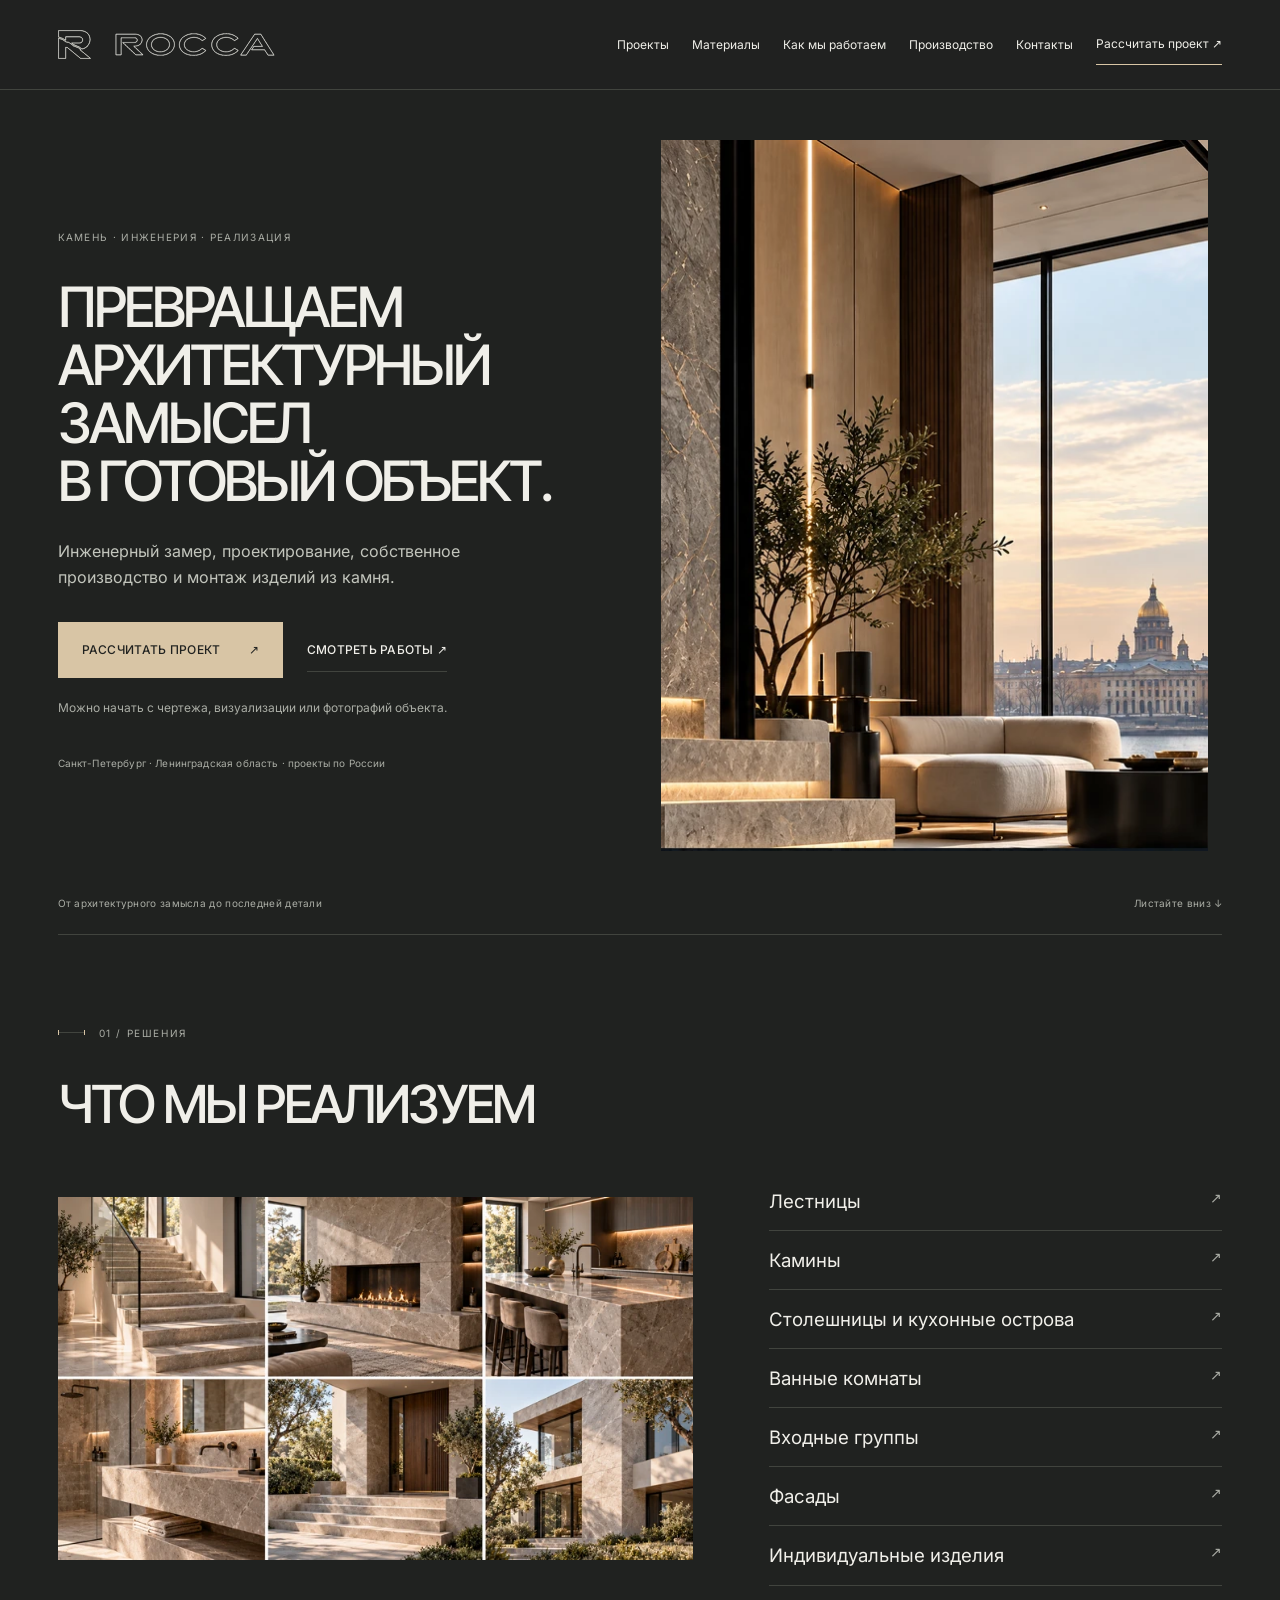
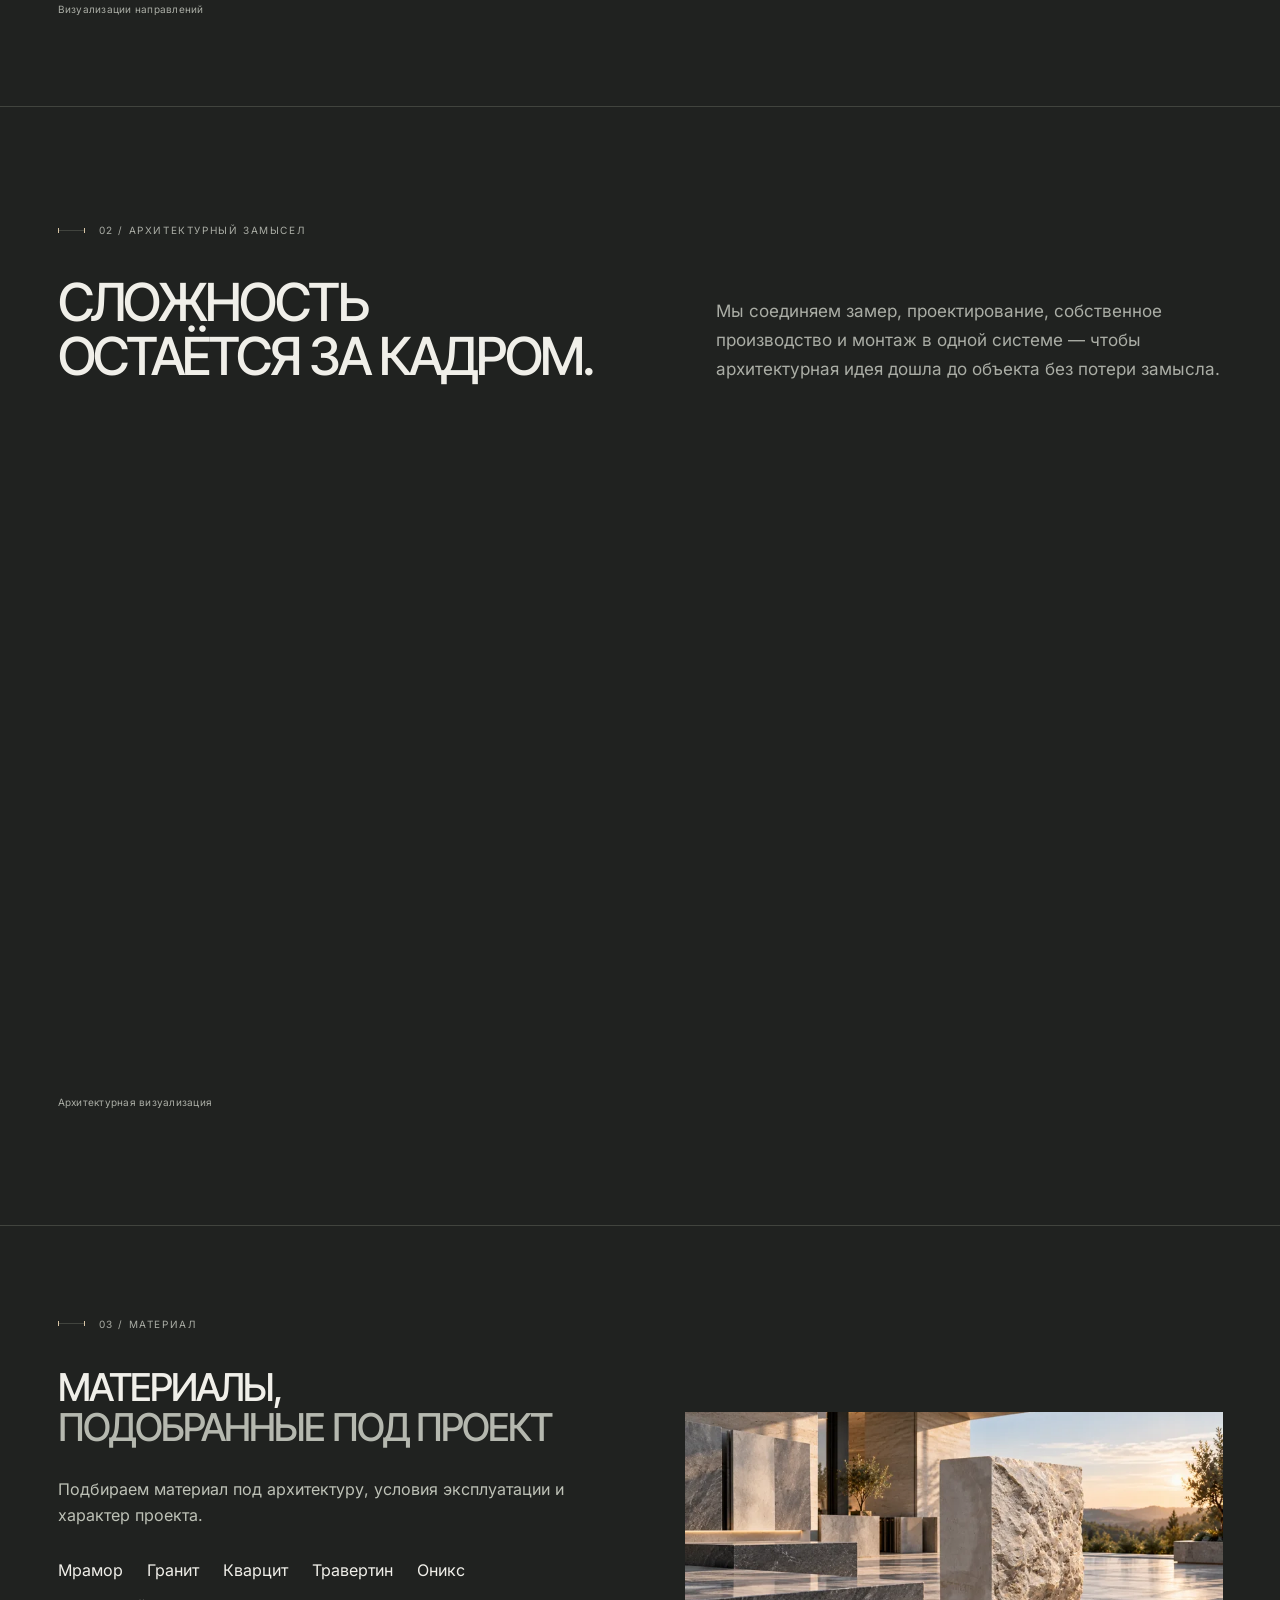
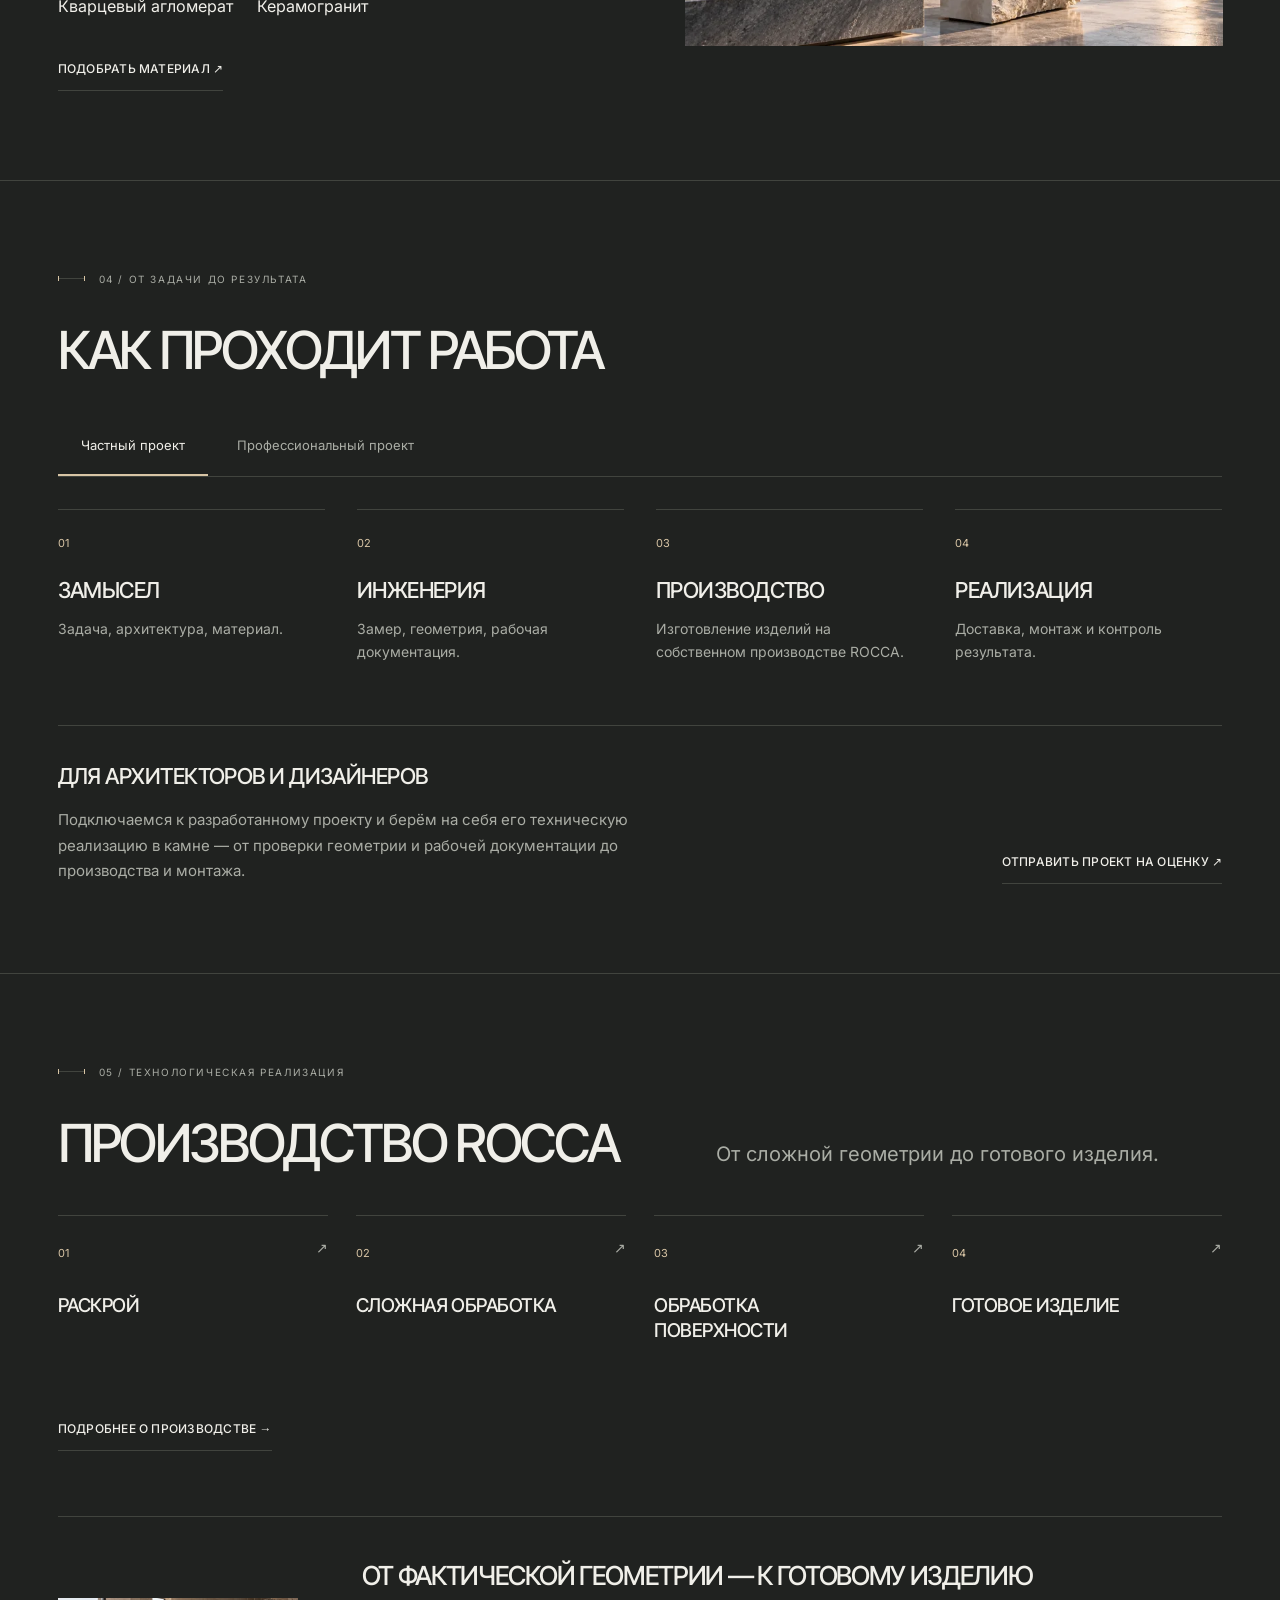
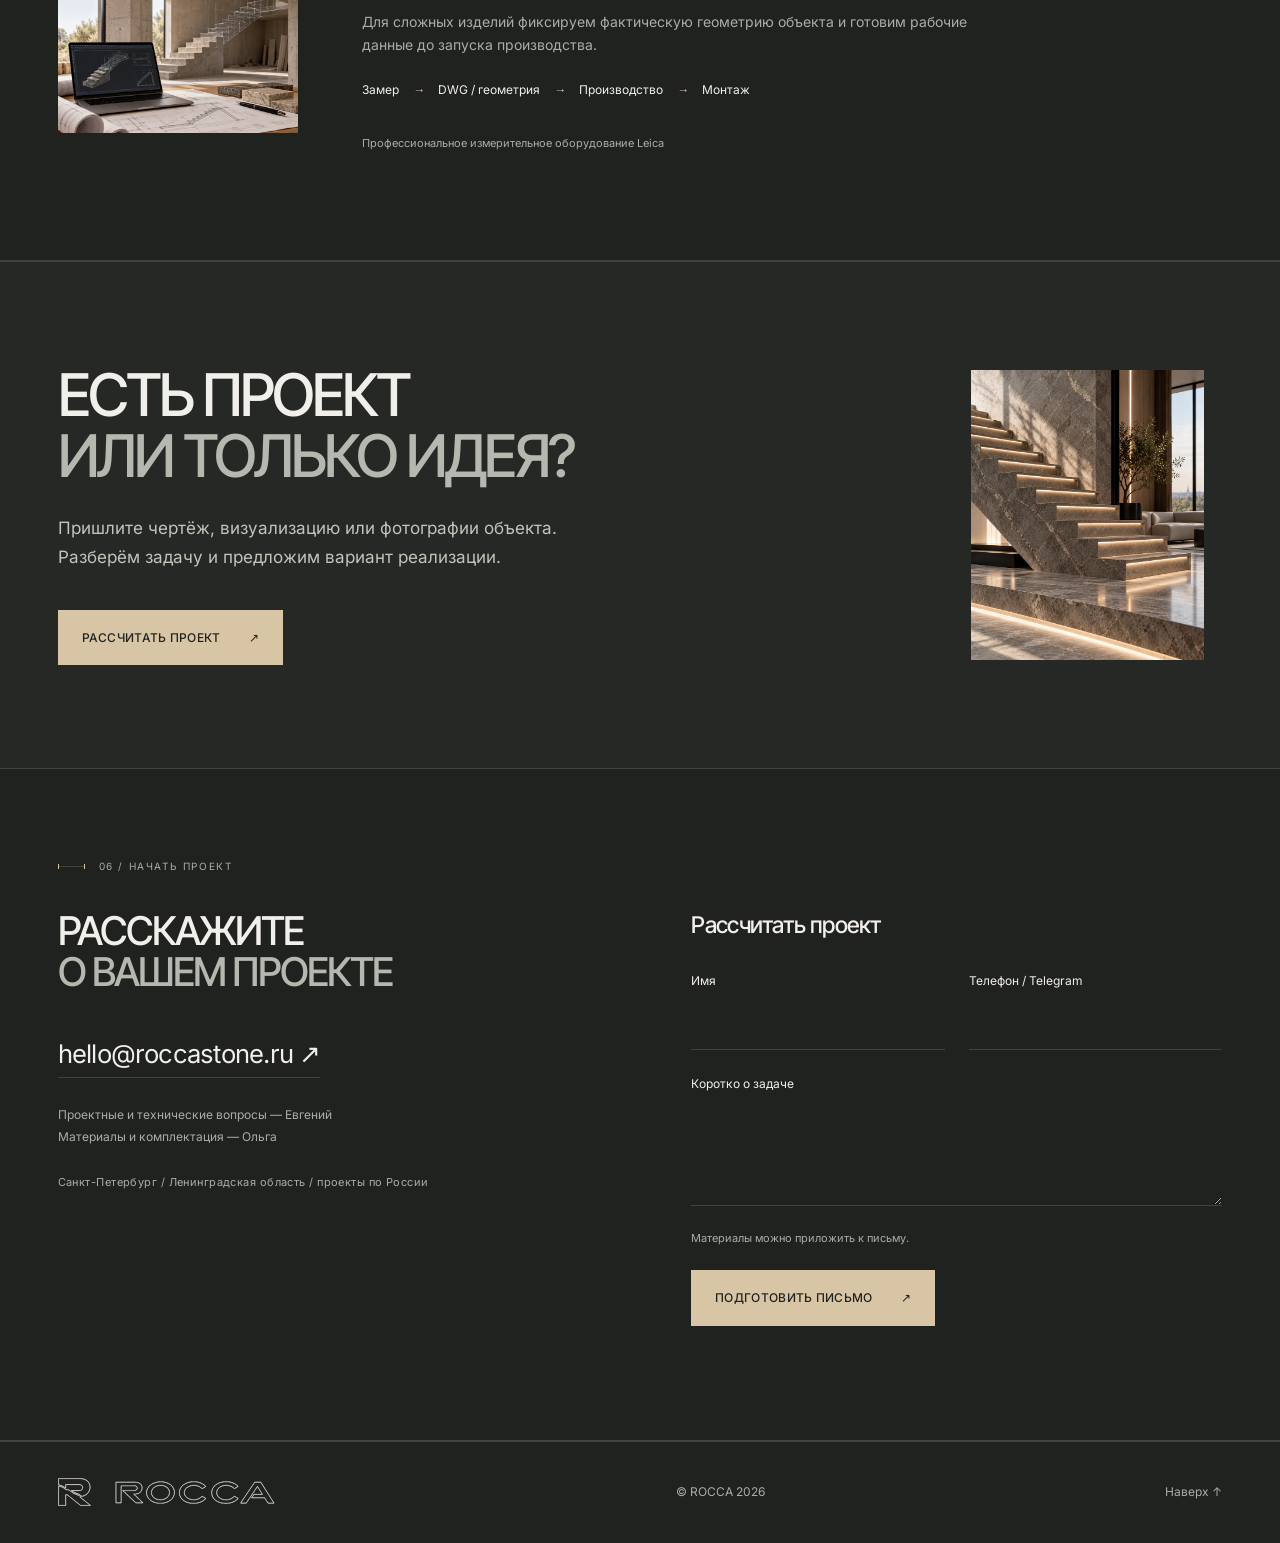
==== commit e61dba55: "Update ROCCA hero offer and engineering introduction" ====
--- a/index.html
+++ b/index.html
@@ -2,7 +2,7 @@
 <html lang="ru"><head><meta charset="utf-8"/><meta content="width=device-width,initial-scale=1" name="viewport"/><meta content="#202220" name="theme-color"/><title>ROCCA — берём проект в камне на себя</title><meta content="ROCCA: камень, инженерия и собственное производство. Берём проект на себя — от фактического замера и рабочей документации до монтажа и готового результата." name="description"/><link href="/assets/css/fonts.css" rel="stylesheet"/><link href="/assets/css/main.css" rel="stylesheet"/><link href="/assets/css/refinement.css" rel="stylesheet"/><script defer="" src="/assets/js/main.js"></script><link as="font" crossorigin="" href="/assets/fonts/inter-tight-cyrillic-wght-normal.woff2" rel="preload" type="font/woff2"/><link href="https://rocca-concept-standalone.vercel.app/" rel="canonical"/></head>
 <body><a class="skip" href="#main">Перейти к содержанию</a><header><a aria-label="ROCCA — главная" class="brand" href="/"><span class="brand-symbol"><img alt="" height="390" src="/assets/rocca-symbol-outline.svg" width="450"/></span><span class="brand-wordmark"><img alt="ROCCA" height="240" src="/assets/rocca-wordmark-outline.svg" width="1640"/></span></a><button aria-controls="navigation" aria-expanded="false" class="menu-toggle">Меню <span>+</span></button><nav aria-label="Основная навигация" id="navigation"><a href="/projects">Проекты</a><a href="/#materials">Материалы</a><a href="/#process">Как мы работаем</a><a href="/production">Производство</a><a href="/#contact">Контакты</a><a class="nav-cta" href="/#contact">Рассчитать проект ↗</a></nav></header>
 <main id="main">
-<section class="hero" id="top"><div class="hero-copy"><p class="eyebrow hero-marker">КАМЕНЬ · ИНЖЕНЕРИЯ · РЕАЛИЗАЦИЯ</p><h1>БЕРЁМ ПРОЕКТ<br/>В КАМНЕ НА СЕБЯ.</h1><p class="intro">От фактического замера и проектирования до собственного производства, монтажа и готового результата.</p><div class="actions"><a class="button solid" data-inquiry="project" href="#contact">РАССЧИТАТЬ ПРОЕКТ <span>↗</span></a><a class="text-link" href="/projects">СМОТРЕТЬ РАБОТЫ ↗</a></div><p class="hero-helper">Можно начать с чертежа, визуализации или фотографий объекта.</p><p class="geo">Санкт-Петербург · Ленинградская область · проекты по России</p></div><div class="hero-photo"><img alt="Архитектурная визуализация интерьера с камнем и видом на Санкт-Петербург" fetchpriority="high" height="1430" loading="eager" sizes="(max-width:700px) calc(100vw - 40px), (max-width:1600px) 46vw, 708px" src="/assets/hero-new.webp" srcset="/assets/hero-new-550.webp 550w, /assets/hero-new.webp 1100w" width="1100"/></div><div class="hero-bottom"><span>От архитектурного замысла до последней детали</span><a href="#solutions">Листайте вниз ↓</a></div></section>
+<section class="hero" id="top"><div class="hero-copy"><p class="eyebrow hero-marker">КАМЕНЬ · ИНЖЕНЕРИЯ · РЕАЛИЗАЦИЯ</p><h1>ПРЕВРАЩАЕМ<br/>АРХИТЕКТУРНЫЙ ЗАМЫСЕЛ<br/>В ГОТОВЫЙ ОБЪЕКТ.</h1><p class="intro">Инженерный замер, проектирование, собственное производство и монтаж изделий из камня.</p><div class="actions"><a class="button solid" data-inquiry="project" href="#contact">РАССЧИТАТЬ ПРОЕКТ <span>↗</span></a><a class="text-link" href="/projects">СМОТРЕТЬ РАБОТЫ ↗</a></div><p class="hero-helper">Можно начать с чертежа, визуализации или фотографий объекта.</p><p class="geo">Санкт-Петербург · Ленинградская область · проекты по России</p></div><div class="hero-photo"><img alt="Архитектурная визуализация интерьера с камнем и видом на Санкт-Петербург" fetchpriority="high" height="1430" loading="eager" sizes="(max-width:700px) calc(100vw - 40px), (max-width:1600px) 46vw, 708px" src="/assets/hero-new.webp" srcset="/assets/hero-new-550.webp 550w, /assets/hero-new.webp 1100w" width="1100"/></div><div class="hero-bottom"><span>От архитектурного замысла до последней детали</span><a href="#solutions">Листайте вниз ↓</a></div></section>
 
 <section class="section solutions" id="solutions"><div class="section-label">01 / Решения</div><h2 data-motion="grow">ЧТО МЫ РЕАЛИЗУЕМ</h2><div class="solutions-grid"><figure class="media" data-motion="left"><div class="photo-layer"><img alt="Архитектурные визуализации лестницы, камина, кухни, ванной, входной группы и фасада" decoding="async" height="941" loading="lazy" sizes="(max-width:700px) calc(100vw - 44px), 55vw" src="/assets/solutions-collage.webp" srcset="/assets/solutions-collage-800.webp 800w, /assets/solutions-collage.webp 1672w" width="1672"/></div></figure><div class="solution-list"><a data-inquiry="Лестницы" href="#contact">Лестницы<span>↗</span></a><a data-inquiry="Камины" href="#contact">Камины<span>↗</span></a><a data-inquiry="Столешницы и кухонные острова" href="#contact">Столешницы и кухонные острова<span>↗</span></a><a data-inquiry="Ванные комнаты" href="#contact">Ванные комнаты<span>↗</span></a><a data-inquiry="Входные группы" href="#contact">Входные группы<span>↗</span></a><a data-inquiry="Фасады" href="#contact">Фасады<span>↗</span></a><a data-inquiry="Индивидуальные изделия" href="#contact">Индивидуальные изделия<span>↗</span></a></div></div><p class="visual-note">Визуализации направлений</p></section>
 <section class="section brand-architecture" id="projects"><div class="section-label">02 / Архитектурный замысел</div><div class="architecture-heading"><h2 data-motion="grow">СЛОЖНОСТЬ<br/>ОСТАЁТСЯ ЗА КАДРОМ.</h2><div><p>Мы соединяем замер, проектирование, собственное производство и монтаж в одной системе — чтобы архитектурная идея дошла до объекта без потери замысла.</p></div></div><figure class="architecture-image" data-motion="right" data-production-photo=""><div class="photo-layer"><img alt="Архитектурная визуализация входной группы с каменными ступенями" decoding="async" height="941" loading="lazy" sizes="(max-width:700px) calc(100vw - 44px), (max-width:1300px) 90vw, 1160px" src="/assets/architecture-entrance.webp" srcset="/assets/architecture-entrance-800.webp 800w, /assets/architecture-entrance.webp 1672w" width="1672"/></div></figure><p class="visual-note">Архитектурная визуализация</p></section>
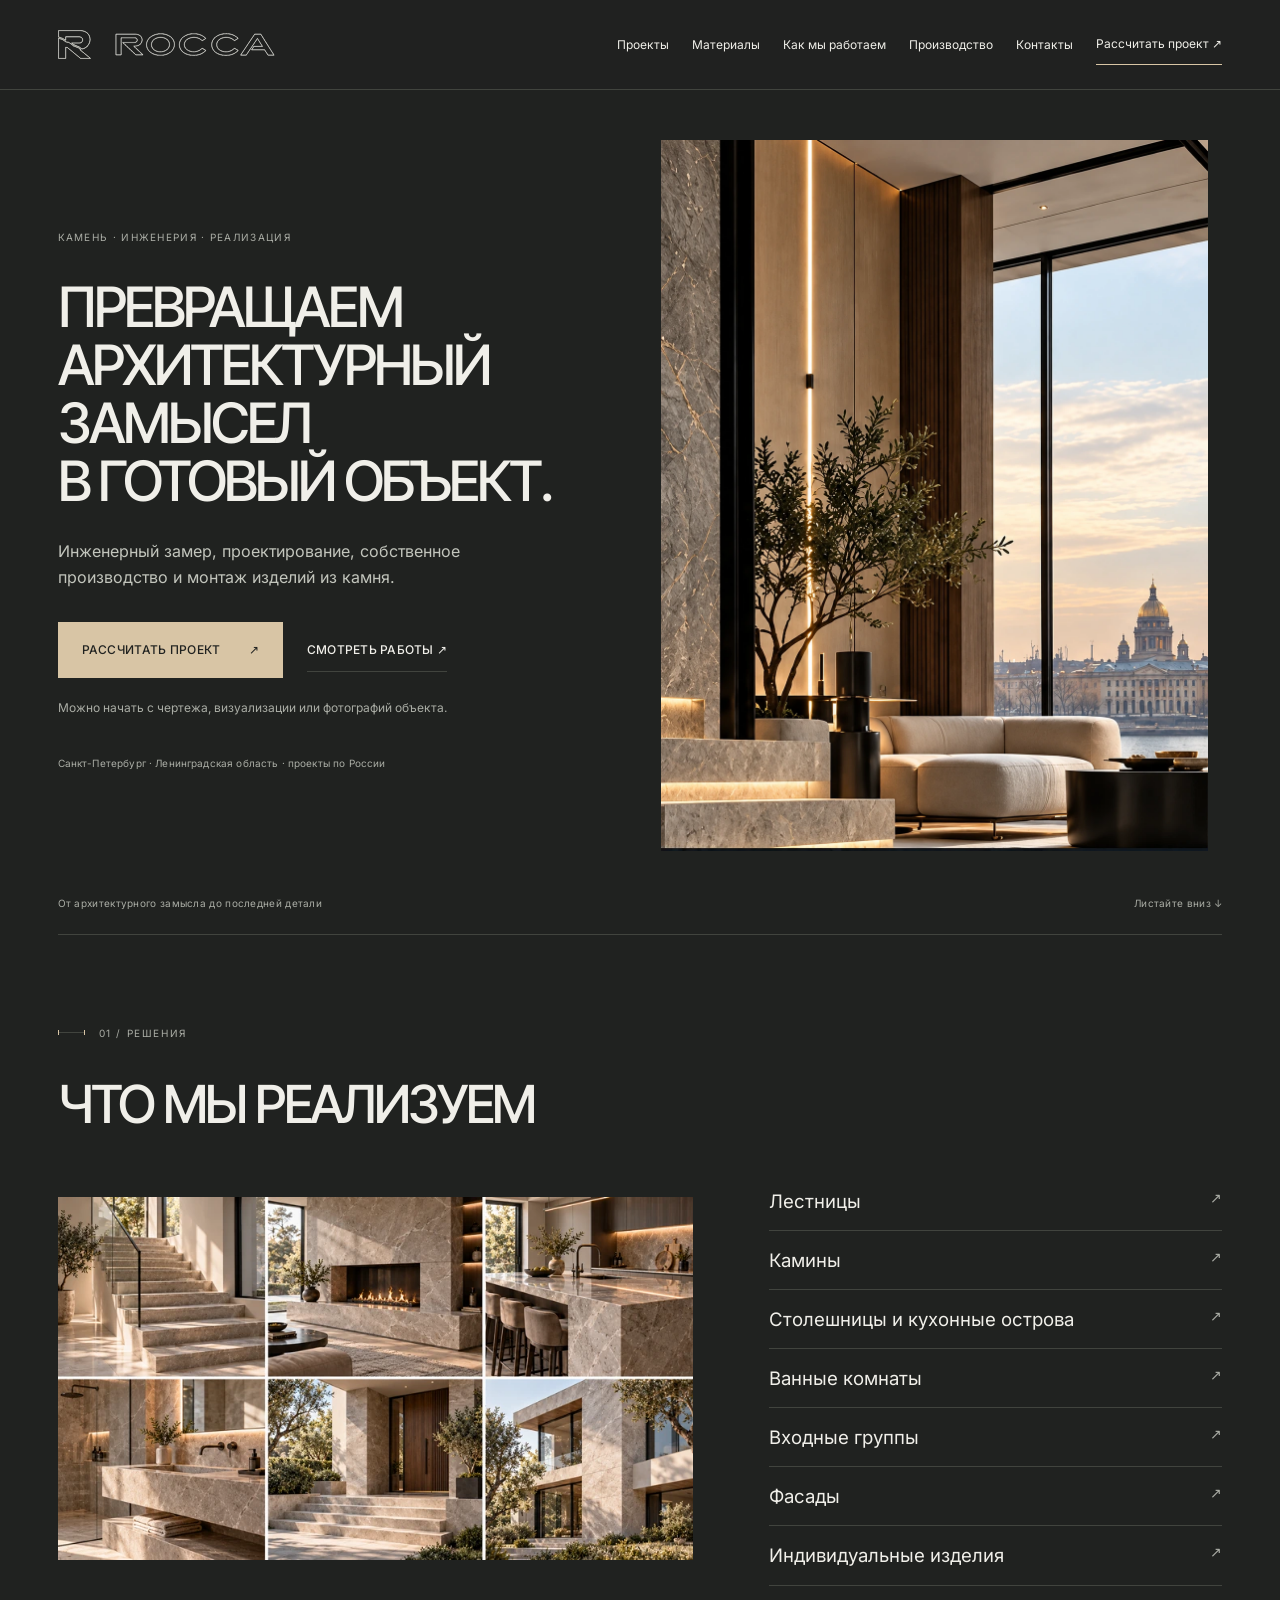
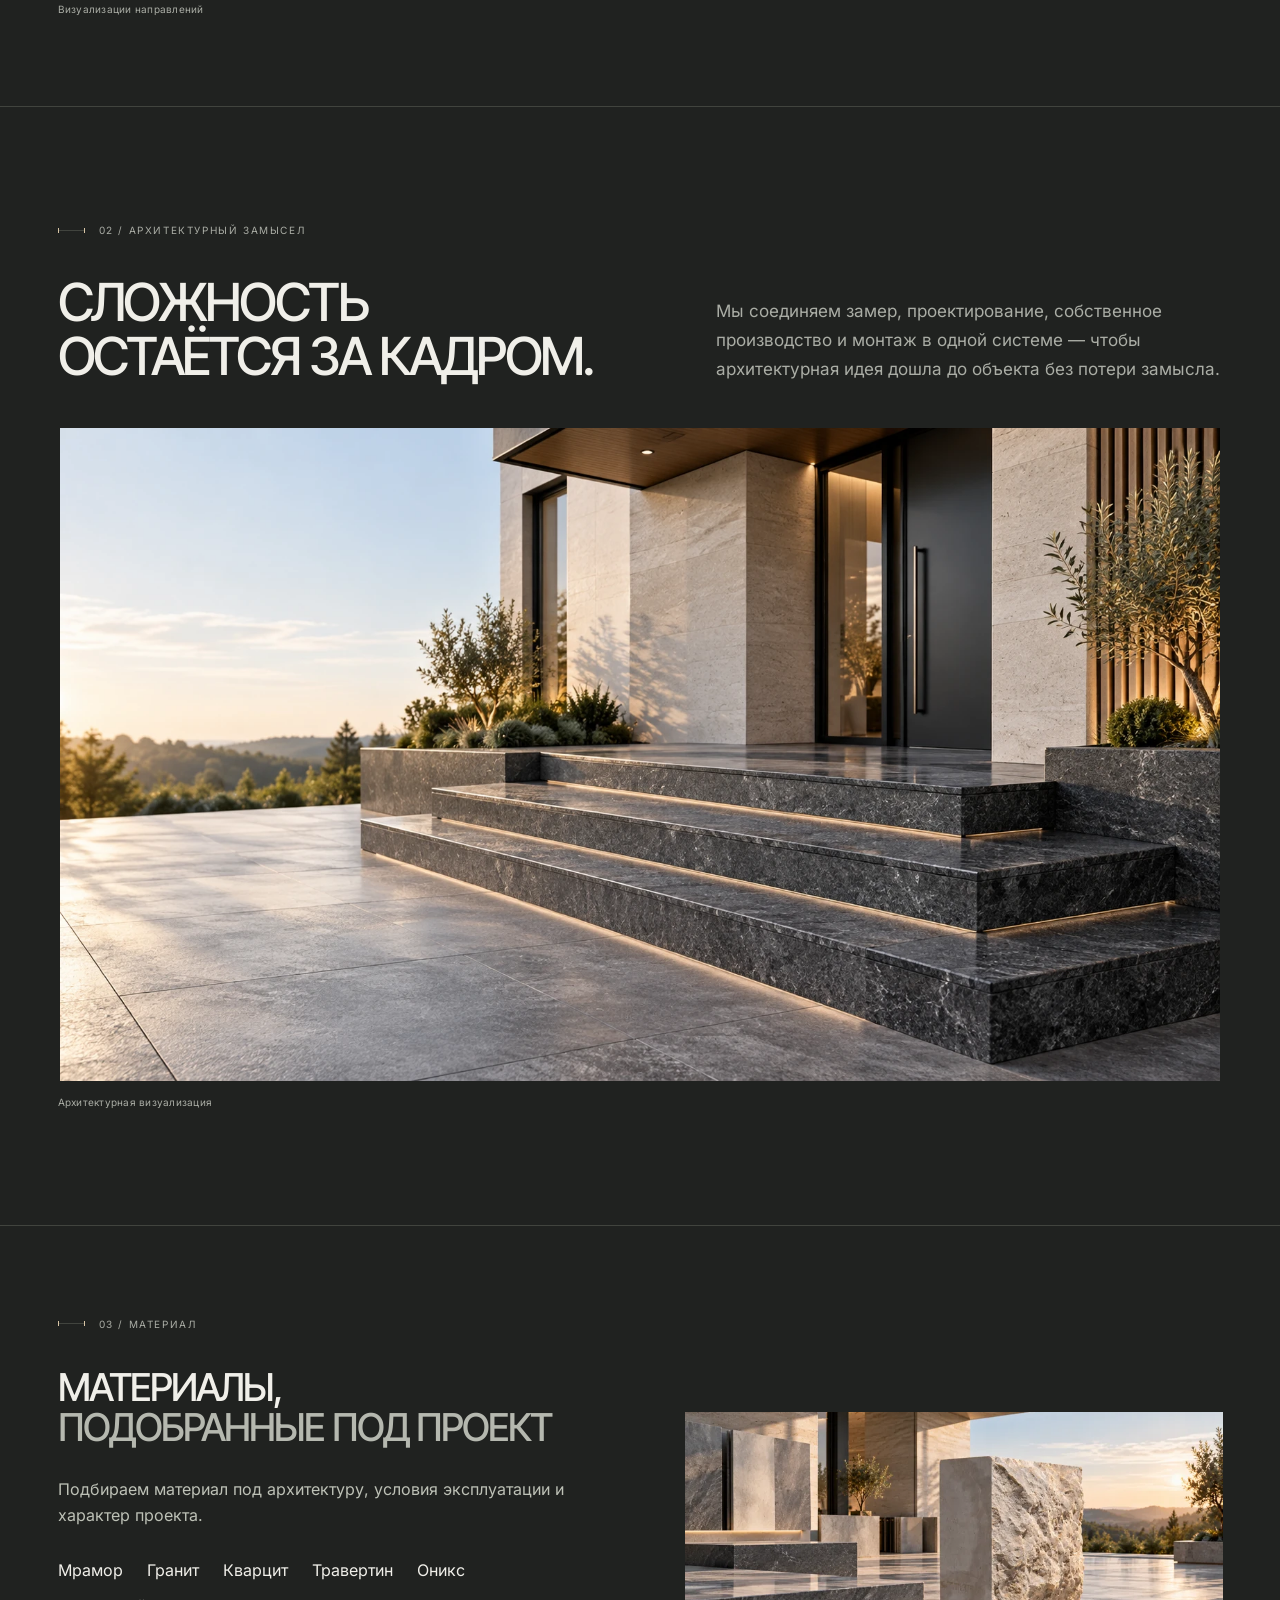
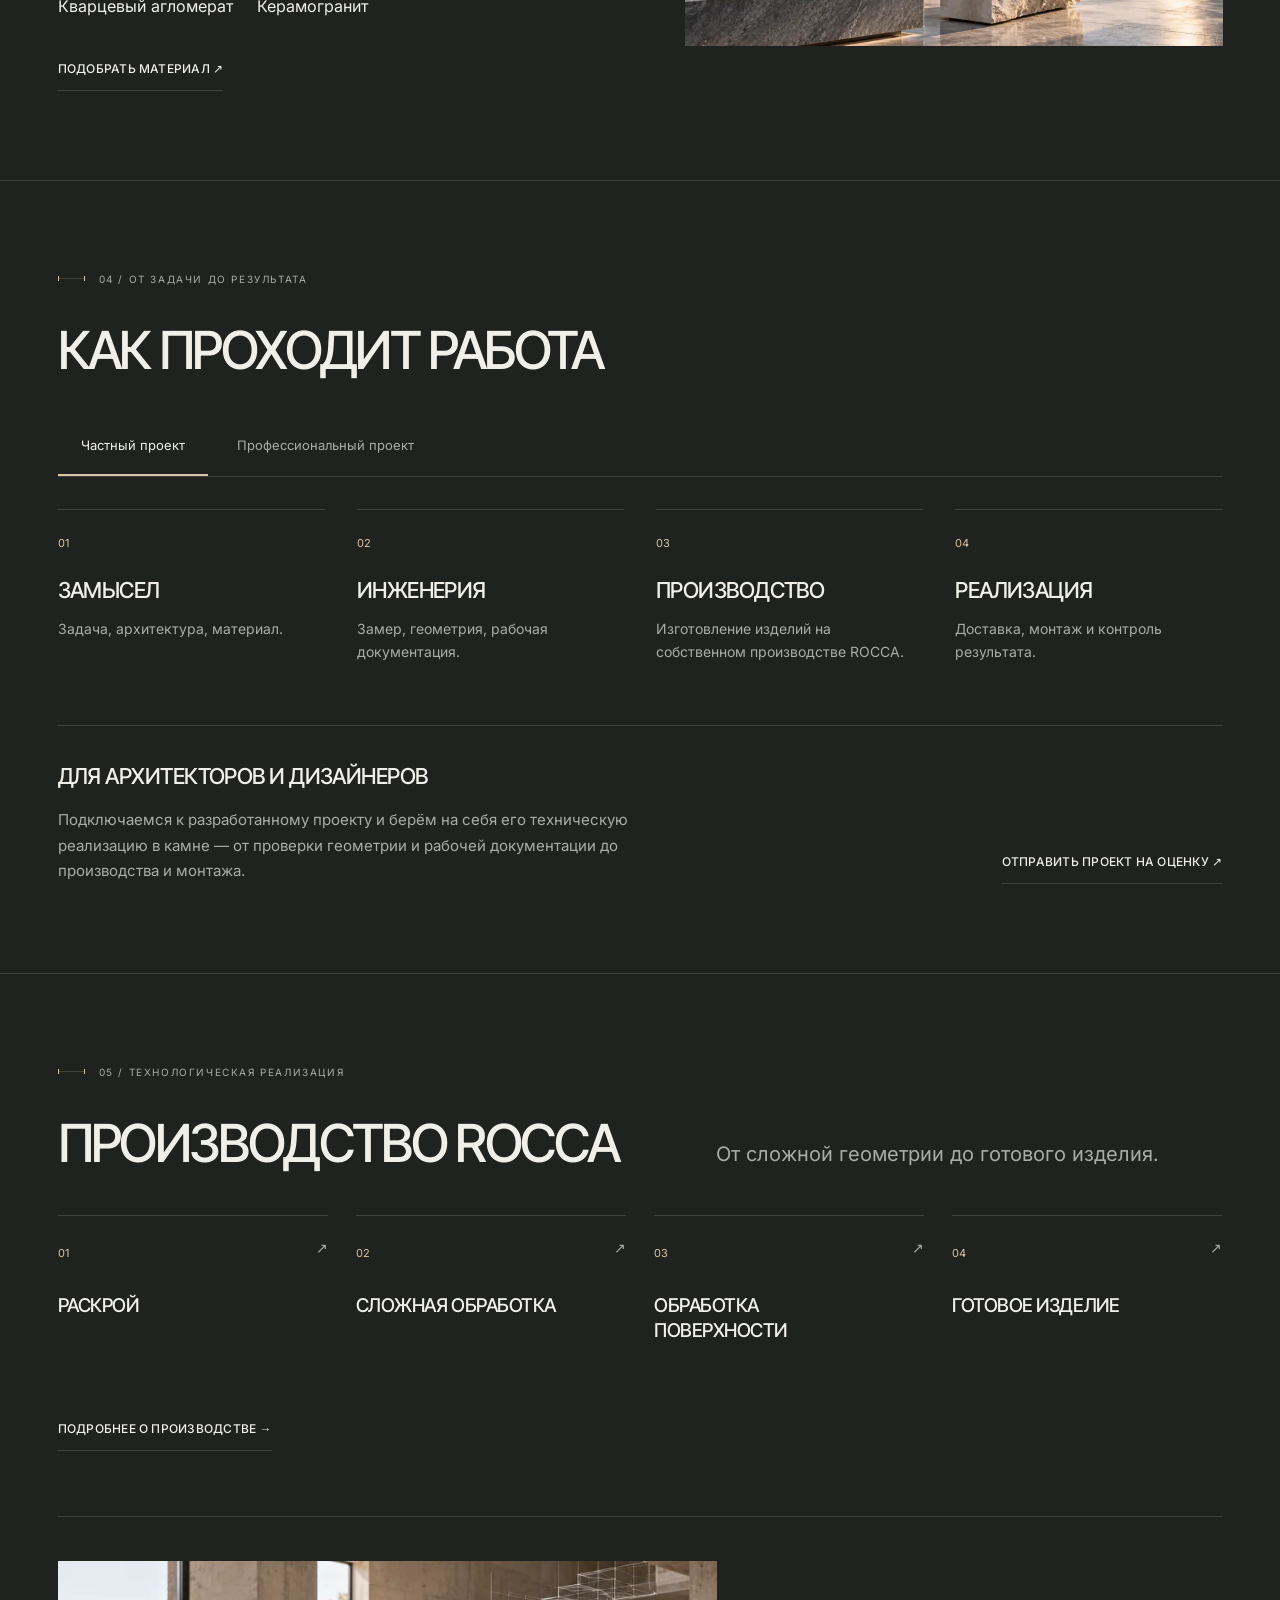
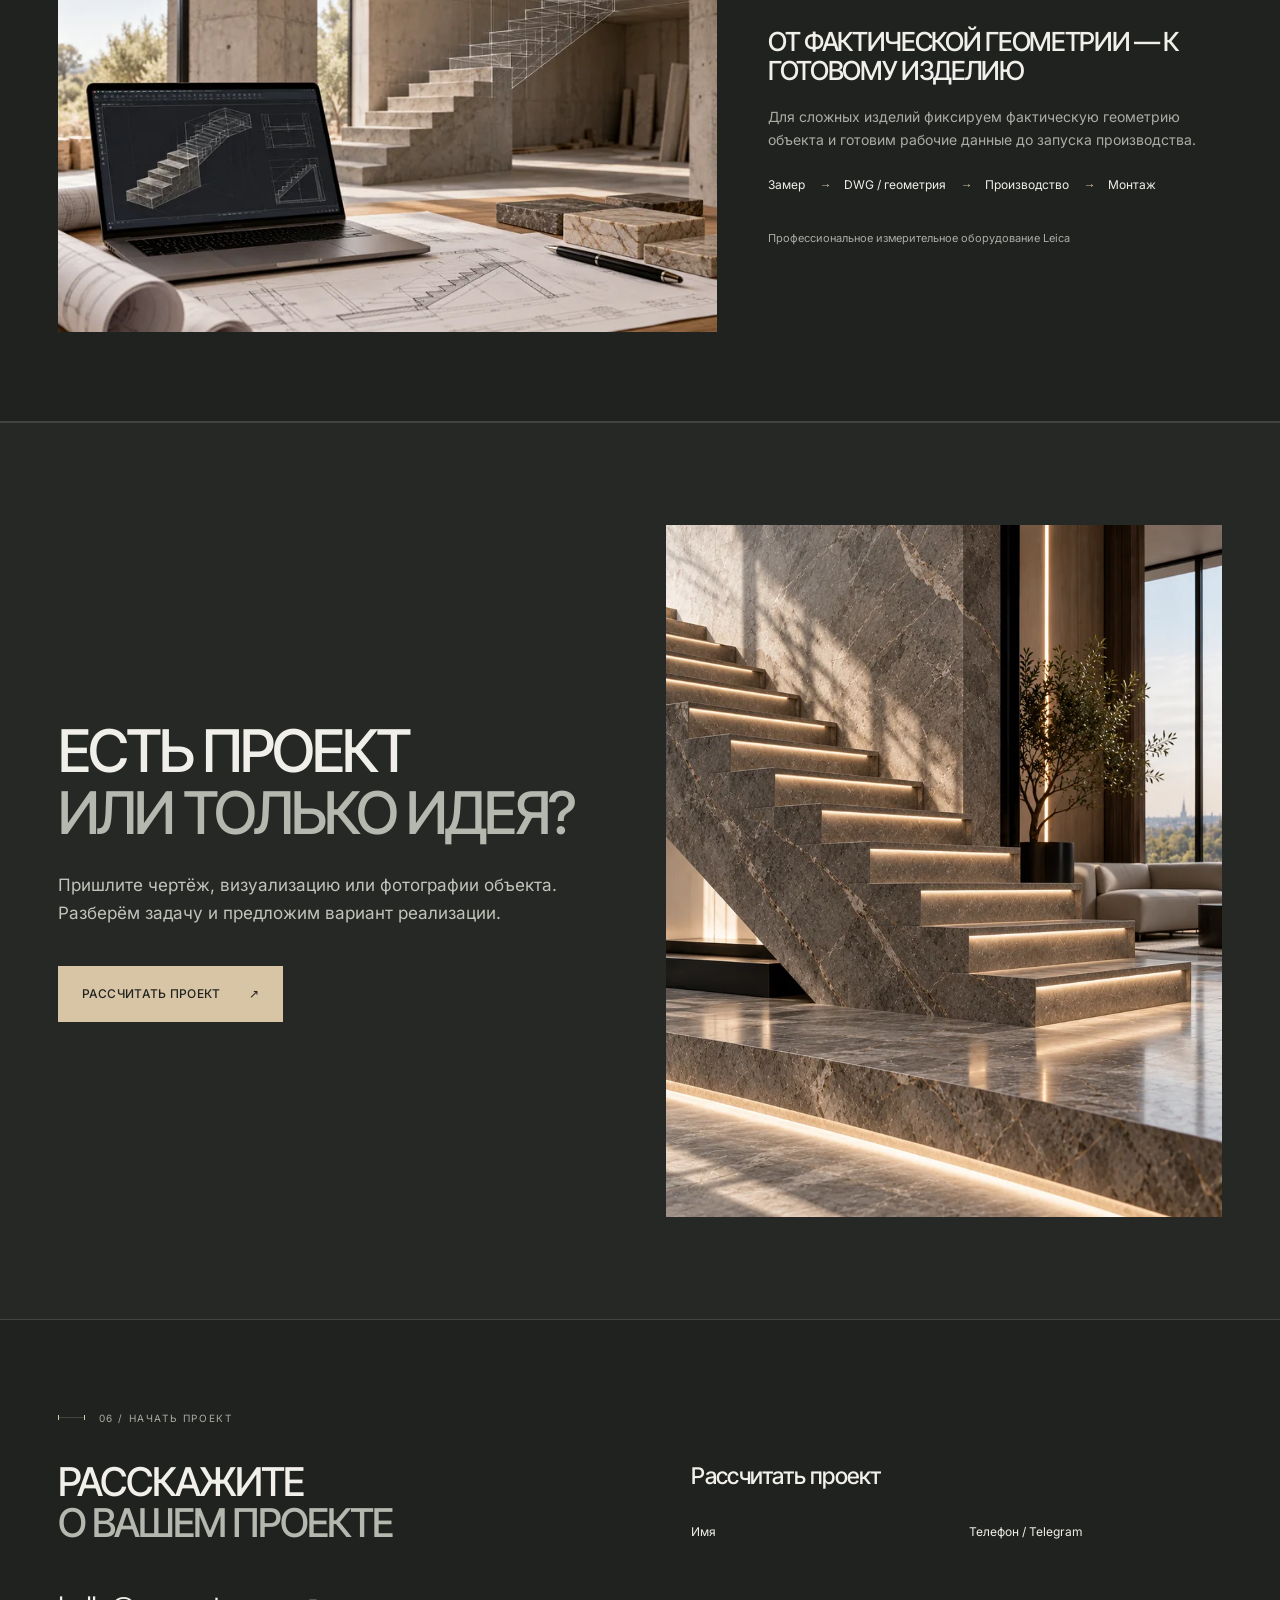
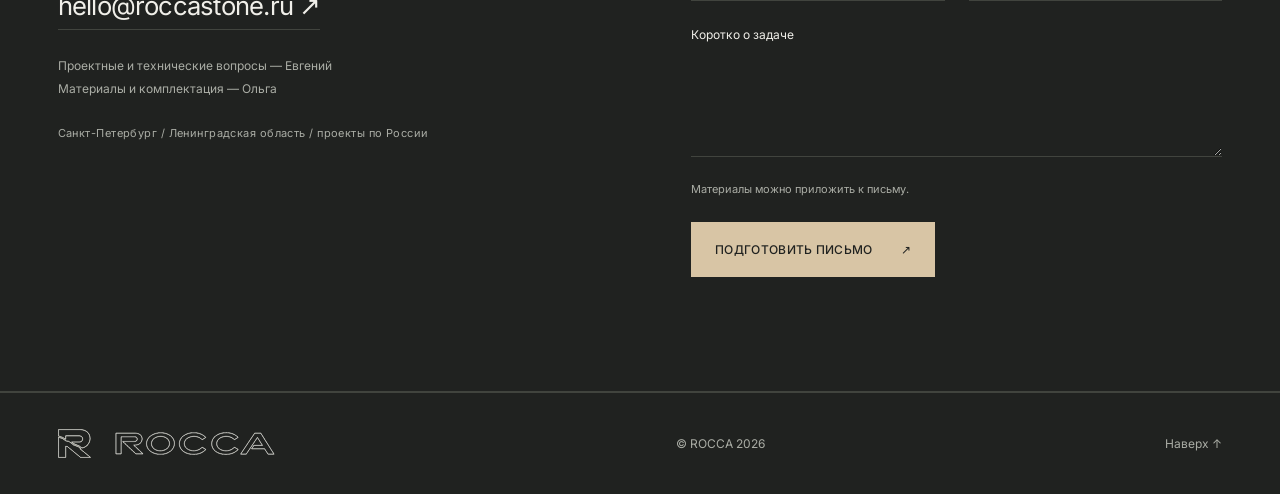
==== commit e146def2: "Enlarge homepage engineering and final staircase visuals" ====
--- a/index.html
+++ b/index.html
@@ -8,9 +8,9 @@
 <section class="section brand-architecture" id="projects"><div class="section-label">02 / Архитектурный замысел</div><div class="architecture-heading"><h2 data-motion="grow">СЛОЖНОСТЬ<br/>ОСТАЁТСЯ ЗА КАДРОМ.</h2><div><p>Мы соединяем замер, проектирование, собственное производство и монтаж в одной системе — чтобы архитектурная идея дошла до объекта без потери замысла.</p></div></div><figure class="architecture-image" data-motion="right" data-production-photo=""><div class="photo-layer"><img alt="Архитектурная визуализация входной группы с каменными ступенями" decoding="async" height="941" loading="lazy" sizes="(max-width:700px) calc(100vw - 44px), (max-width:1300px) 90vw, 1160px" src="/assets/architecture-entrance.webp" srcset="/assets/architecture-entrance-800.webp 800w, /assets/architecture-entrance.webp 1672w" width="1672"/></div></figure><p class="visual-note">Архитектурная визуализация</p></section>
 <section class="section materials" id="materials"><div class="section-label">03 / Материал</div><div class="materials-layout"><div><h2 data-motion="grow">МАТЕРИАЛЫ,<br/><span class="muted">ПОДОБРАННЫЕ ПОД ПРОЕКТ</span></h2><p>Подбираем материал под архитектуру, условия эксплуатации и характер проекта.</p><ul class="material-list"><li>Мрамор</li><li>Гранит</li><li>Кварцит</li><li>Травертин</li><li>Оникс</li><li>Кварцевый агломерат</li><li>Керамогранит</li></ul><div class="actions"><a class="text-link" data-inquiry="material" href="#contact">ПОДОБРАТЬ МАТЕРИАЛ ↗</a></div></div><figure class="media" data-motion="right"><img alt="Фактуры натурального камня в архитектурной концепции" class="" decoding="async" height="941" loading="lazy" sizes="(max-width: 700px) 100vw, 60vw" src="/assets/main3.webp" srcset="/assets/main3-800.webp 800w, /assets/main3.webp 1672w" width="1672"/></figure></div></section>
 <section class="section" id="process"><div class="section-label">04 / От задачи до результата</div><h2 data-motion="grow">КАК ПРОХОДИТ РАБОТА</h2><div aria-label="Формат проекта" class="tabs" role="tablist"><button aria-controls="panel-private" aria-selected="true" data-tab="private" id="tab-private" role="tab">Частный проект</button><button aria-controls="panel-professional" aria-selected="false" data-tab="professional" id="tab-professional" role="tab" tabindex="-1">Профессиональный проект</button></div><div aria-labelledby="tab-private" id="panel-private" role="tabpanel" tabindex="0"><ol class="process-steps"><li><div><h3>ЗАМЫСЕЛ</h3><p>Задача, архитектура, материал.</p></div></li><li><div><h3>ИНЖЕНЕРИЯ</h3><p>Замер, геометрия, рабочая документация.</p></div></li><li><div><h3>ПРОИЗВОДСТВО</h3><p>Изготовление изделий на собственном производстве ROCCA.</p></div></li><li><div><h3>РЕАЛИЗАЦИЯ</h3><p>Доставка, монтаж и контроль результата.</p></div></li></ol></div><div aria-labelledby="tab-professional" hidden="" id="panel-professional" role="tabpanel" tabindex="0"><ol class="process-steps"><li><div><h3>Проект / ТЗ</h3><p>Получаем исходный проект.</p></div></li><li><div><h3>Технический анализ</h3><p>Проверяем узлы и реализуемость.</p></div></li><li><div><h3>Материал</h3><p>Согласуем камень и технологию.</p></div></li><li><div><h3>Фактический замер</h3><p>Уточняем геометрию объекта.</p></div></li><li><div><h3>Рабочая документация</h3><p>Готовим DWG/DXF и деталировку.</p></div></li><li><div><h3>Производство</h3><p>Изготавливаем изделия на нашем производстве.</p></div></li><li><div><h3>Монтаж</h3><p>Реализуем согласованное решение.</p></div></li><li><div><h3>Контроль</h3><p>Проверяем качество и соответствие.</p></div></li></ol></div><aside class="b2b-callout" id="professionals"><div><h3>ДЛЯ АРХИТЕКТОРОВ И ДИЗАЙНЕРОВ</h3><p>Подключаемся к разработанному проекту и берём на себя его техническую реализацию в камне — от проверки геометрии и рабочей документации до производства и монтажа.</p></div><a class="text-link" data-inquiry="professional" href="#contact">ОТПРАВИТЬ ПРОЕКТ НА ОЦЕНКУ ↗</a></aside></section>
-<section class="section technology brand-technology" id="production"><div class="section-label">05 / Технологическая реализация</div><div class="architecture-heading"><h2 data-motion="grow">ПРОИЗВОДСТВО ROCCA</h2><p>От сложной геометрии до готового изделия.</p></div><div class="technology-index"><a class="technology-item" data-motion="grow" href="/production#processing"><span class="case-number">01</span><h3>РАСКРОЙ</h3><span class="technology-arrow">↗</span></a><a class="technology-item" data-motion="grow" href="/production#production-2"><span class="case-number">02</span><h3>СЛОЖНАЯ ОБРАБОТКА</h3><span class="technology-arrow">↗</span></a><a class="technology-item" data-motion="grow" href="/production#production-3"><span class="case-number">03</span><h3>ОБРАБОТКА ПОВЕРХНОСТИ</h3><span class="technology-arrow">↗</span></a><a class="technology-item" data-motion="grow" href="/production#production-4"><span class="case-number">04</span><h3>ГОТОВОЕ ИЗДЕЛИЕ</h3><span class="technology-arrow">↗</span></a></div><div class="actions"><a class="text-link" href="/production">ПОДРОБНЕЕ О ПРОИЗВОДСТВЕ →</a></div><section class="engineering-note" id="engineering"><div class="engineering-compact"><figure class="media" data-motion="left"><img alt="Концепция инженерного подхода: рабочие чертежи и цифровая геометрия" decoding="async" height="941" loading="lazy" sizes="(max-width:700px) calc(100vw - 44px), 50vw" src="/assets/main8.webp" srcset="/assets/main8-800.webp 800w, /assets/main8.webp 1672w" width="1672"/></figure><div><h2 data-motion="grow">ОТ ФАКТИЧЕСКОЙ ГЕОМЕТРИИ — К ГОТОВОМУ ИЗДЕЛИЮ</h2><p>Для сложных изделий фиксируем фактическую геометрию объекта и готовим рабочие данные до запуска производства.</p><ol class="geometry"><li>Замер</li><li>DWG / геометрия</li><li>Производство</li><li>Монтаж</li></ol><p class="equipment">Профессиональное измерительное оборудование Leica</p></div></div></section></section>
+<section class="section technology brand-technology" id="production"><div class="section-label">05 / Технологическая реализация</div><div class="architecture-heading"><h2 data-motion="grow">ПРОИЗВОДСТВО ROCCA</h2><p>От сложной геометрии до готового изделия.</p></div><div class="technology-index"><a class="technology-item" data-motion="grow" href="/production#processing"><span class="case-number">01</span><h3>РАСКРОЙ</h3><span class="technology-arrow">↗</span></a><a class="technology-item" data-motion="grow" href="/production#production-2"><span class="case-number">02</span><h3>СЛОЖНАЯ ОБРАБОТКА</h3><span class="technology-arrow">↗</span></a><a class="technology-item" data-motion="grow" href="/production#production-3"><span class="case-number">03</span><h3>ОБРАБОТКА ПОВЕРХНОСТИ</h3><span class="technology-arrow">↗</span></a><a class="technology-item" data-motion="grow" href="/production#production-4"><span class="case-number">04</span><h3>ГОТОВОЕ ИЗДЕЛИЕ</h3><span class="technology-arrow">↗</span></a></div><div class="actions"><a class="text-link" href="/production">ПОДРОБНЕЕ О ПРОИЗВОДСТВЕ →</a></div><section class="engineering-note" id="engineering"><div class="engineering-compact"><figure class="media" data-motion="left"><img alt="Концепция инженерного подхода: рабочие чертежи и цифровая геометрия" decoding="async" height="941" loading="lazy" sizes="(max-width:700px) calc(100vw - 44px), 56vw" src="/assets/main8.webp" srcset="/assets/main8-800.webp 800w, /assets/main8.webp 1672w" width="1672"/></figure><div><h2 data-motion="grow">ОТ ФАКТИЧЕСКОЙ ГЕОМЕТРИИ — К ГОТОВОМУ ИЗДЕЛИЮ</h2><p>Для сложных изделий фиксируем фактическую геометрию объекта и готовим рабочие данные до запуска производства.</p><ol class="geometry"><li>Замер</li><li>DWG / геометрия</li><li>Производство</li><li>Монтаж</li></ol><p class="equipment">Профессиональное измерительное оборудование Leica</p></div></div></section></section>
 
-<section class="section final-cta quiet-finale"><div><h2 data-motion="grow">ЕСТЬ ПРОЕКТ<br/><span class="muted">ИЛИ ТОЛЬКО ИДЕЯ?</span></h2><p>Пришлите чертёж, визуализацию или фотографии объекта. Разберём задачу и предложим вариант реализации.</p><a class="button solid" data-inquiry="project" href="#contact">РАССЧИТАТЬ ПРОЕКТ <span>↗</span></a></div><figure class="final-stair" data-motion="right"><div class="photo-layer"><img alt="Архитектурная визуализация каменной лестницы" decoding="async" height="993" loading="lazy" src="/assets/main5-800.webp" width="800"/></div></figure></section>
+<section class="section final-cta quiet-finale"><div><h2 data-motion="grow">ЕСТЬ ПРОЕКТ<br/><span class="muted">ИЛИ ТОЛЬКО ИДЕЯ?</span></h2><p>Пришлите чертёж, визуализацию или фотографии объекта. Разберём задачу и предложим вариант реализации.</p><a class="button solid" data-inquiry="project" href="#contact">РАССЧИТАТЬ ПРОЕКТ <span>↗</span></a></div><figure class="final-stair" data-motion="right"><div class="photo-layer"><img alt="Архитектурная визуализация каменной лестницы" decoding="async" height="993" loading="lazy" src="/assets/main5-800.webp" srcset="/assets/main5-800.webp 800w, /assets/main5.webp 1126w" sizes="(max-width:700px) calc(100vw - 44px), 47vw" width="800"/></div></figure></section>
 <section class="section contact" id="contact"><div class="section-label">06 / Начать проект</div><div class="contact-layout"><div><h2 data-motion="grow">РАССКАЖИТЕ<br/><span class="muted">О ВАШЕМ ПРОЕКТЕ</span></h2><a class="email" href="mailto:hello@roccastone.ru">hello@roccastone.ru ↗</a><p class="roles">Проектные и технические вопросы — Евгений<br/>Материалы и комплектация — Ольга</p><p class="geo">Санкт-Петербург / Ленинградская область / проекты по России</p><!-- CONTACTS: add verified phone, Telegram and WhatsApp links here. --></div><form aria-labelledby="form-title" id="project-form"><h3 id="form-title">Рассчитать проект</h3><div class="form-row"><label>Имя<input autocomplete="name" maxlength="100" name="name" required=""/></label><label>Телефон / Telegram<input autocomplete="tel" maxlength="150" name="contact" required=""/></label></div><label>Коротко о задаче<textarea maxlength="4000" name="task" required="" rows="3"></textarea></label><p class="form-note">Материалы можно приложить к письму.</p><button class="button solid" type="submit">ПОДГОТОВИТЬ ПИСЬМО <span>↗</span></button><a class="text-link" hidden="" id="draft-link">ОТКРЫТЬ ПИСЬМО ↗</a><p aria-live="polite" id="form-status" role="status"></p></form></div></section>
 </main><footer><a aria-label="ROCCA — наверх" class="brand" href="#top"><span class="brand-symbol"><img alt="" height="390" src="/assets/rocca-symbol-outline.svg" width="450"/></span><span class="brand-wordmark"><img alt="ROCCA" height="240" src="/assets/rocca-wordmark-outline.svg" width="1640"/></span></a><span>© ROCCA 2026</span><a href="#top">Наверх ↑</a></footer>
 <div class="mobile-cta" hidden="" id="mobile-cta"><a class="button solid" data-inquiry="project" href="#contact">РАССЧИТАТЬ ПРОЕКТ ↗</a></div></body></html>
--- a/assets/css/refinement.css
+++ b/assets/css/refinement.css
@@ -60,3 +60,17 @@
 .hero .hero-marker{font-size:10px;max-width:none;line-height:1.8;margin-bottom:0}
 .hero .hero-helper{font-size:12px;max-width:430px;line-height:1.7;margin-bottom:0}
 @media(max-width:700px){.hero .hero-marker{font-size:8px;max-width:none;line-height:1.8}.hero .hero-helper{font-size:11px;max-width:300px;line-height:1.7}}
+
+/* Large, legible lower-page visuals with their full original composition. */
+.engineering-compact{grid-template-columns:minmax(0,1.45fr) minmax(0,1fr);gap:clamp(36px,4vw,76px);align-items:center}
+.engineering-compact figure{width:100%;max-width:none;height:auto!important;aspect-ratio:1672/941!important;order:0}
+.engineering-compact figure img{object-fit:contain;object-position:center}
+.engineering-compact>div{min-width:0}
+.quiet-finale{grid-template-columns:minmax(0,1fr) minmax(0,1fr);gap:clamp(36px,4vw,76px);align-items:center}
+.final-stair{width:100%;max-width:none;height:auto;aspect-ratio:800/993;justify-self:stretch}
+.final-stair img{object-fit:contain;object-position:center}
+@media(max-width:700px){
+ .engineering-compact,.quiet-finale{grid-template-columns:minmax(0,1fr);gap:32px}
+ .engineering-compact figure{width:100%;max-width:none;order:2}
+ .final-stair{width:100%;max-width:none;height:auto;aspect-ratio:800/993;justify-self:stretch}
+}
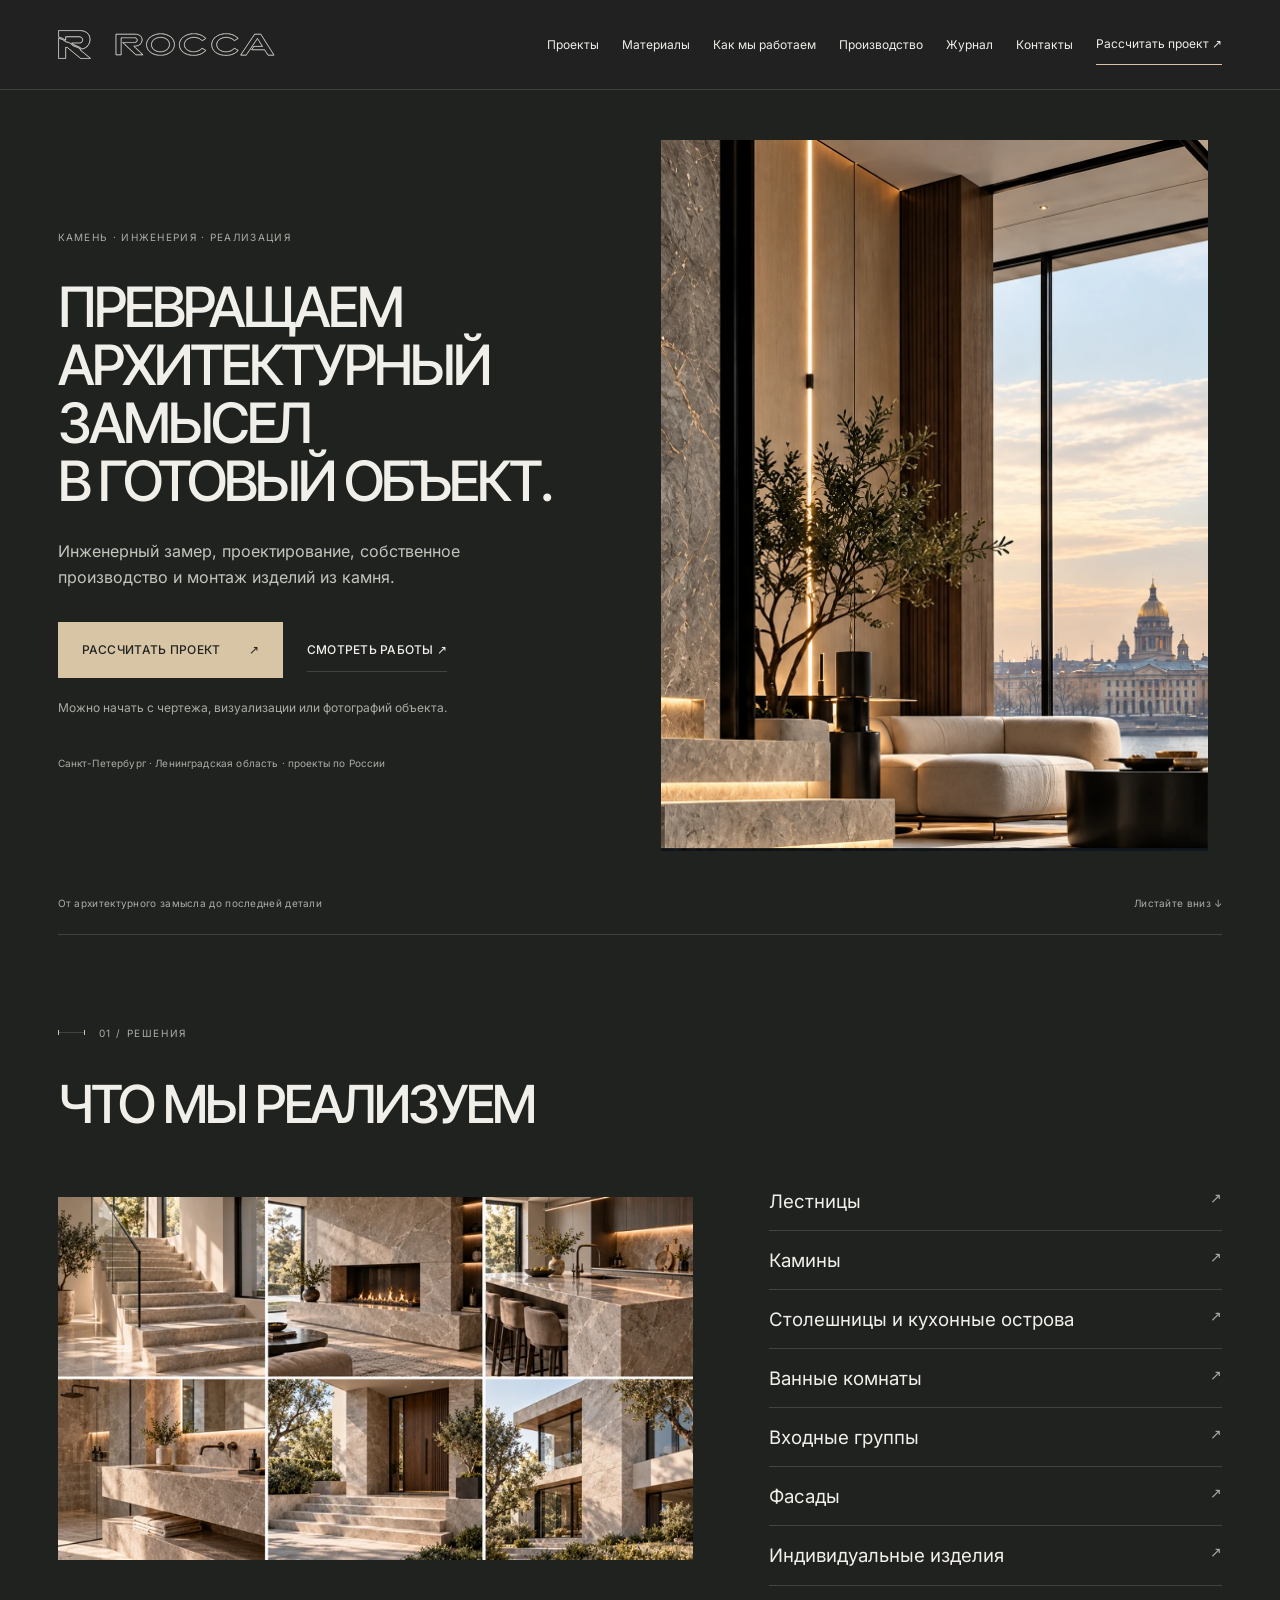
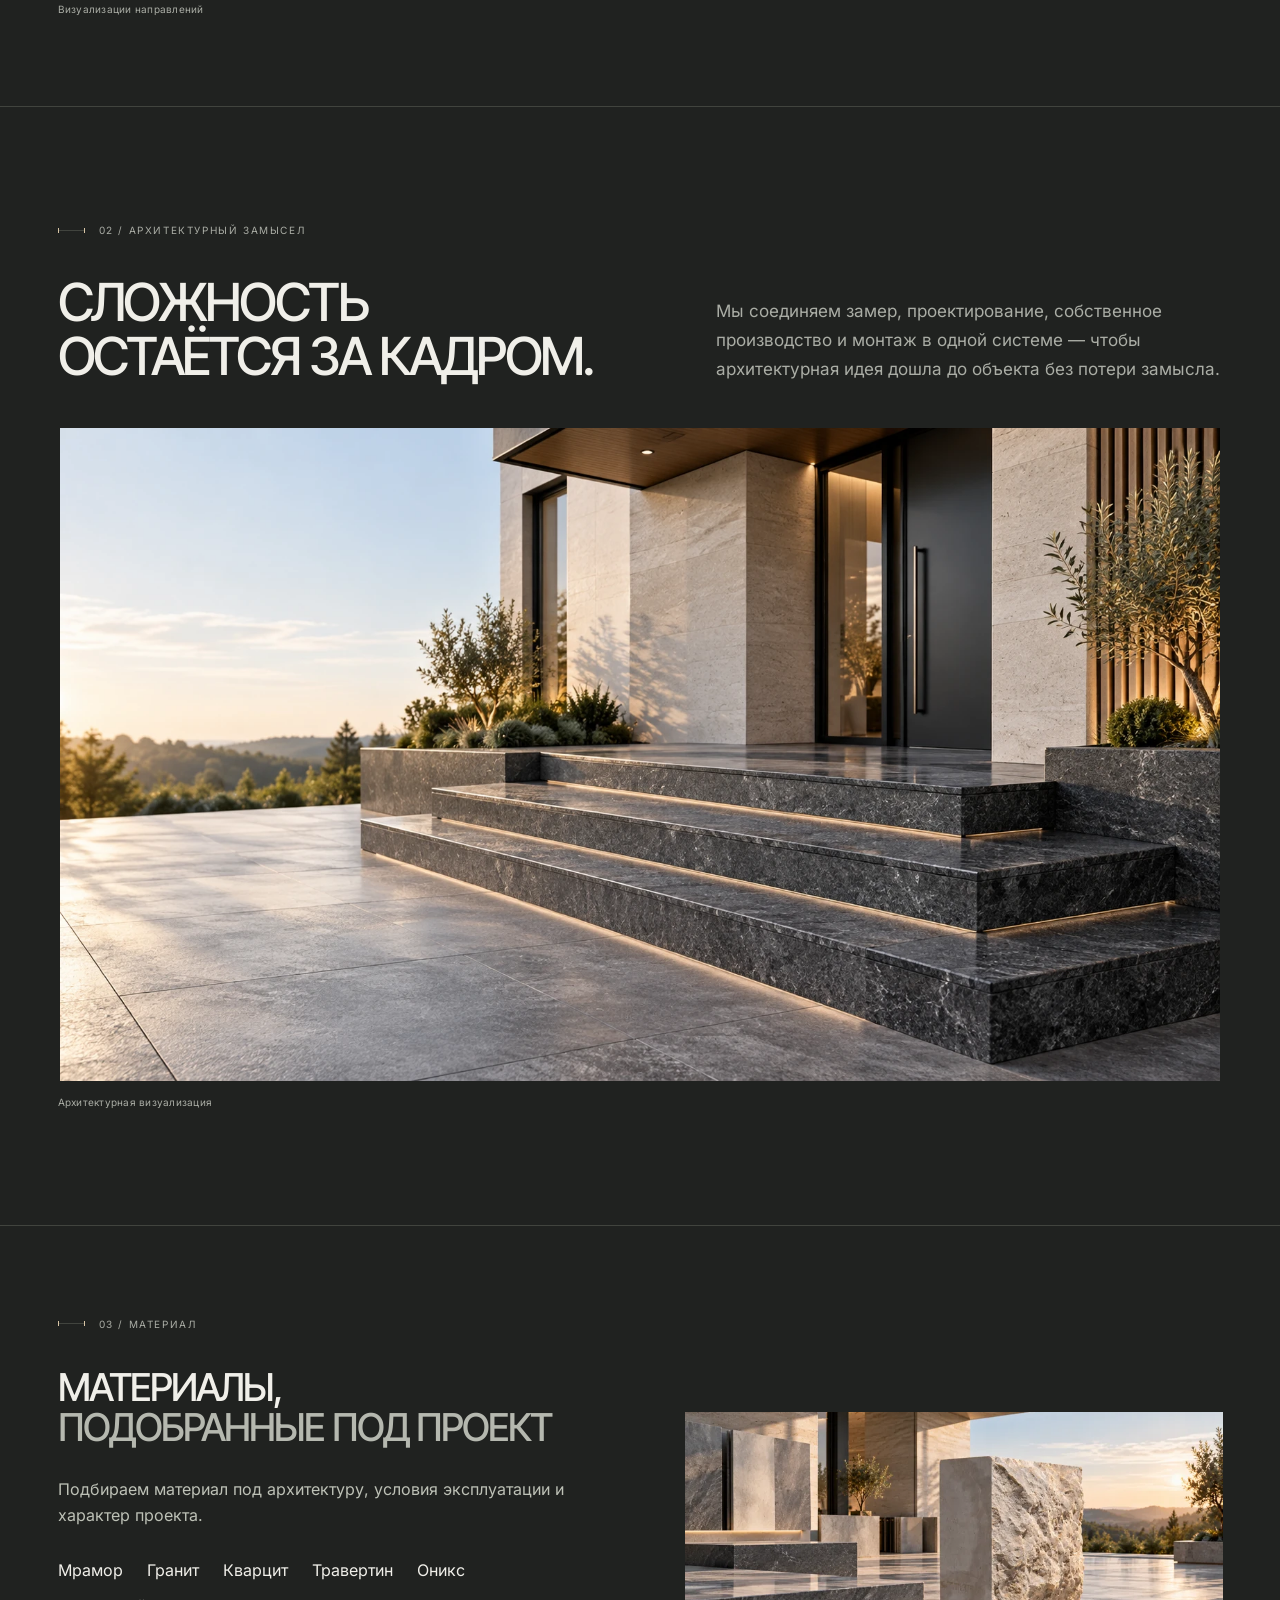
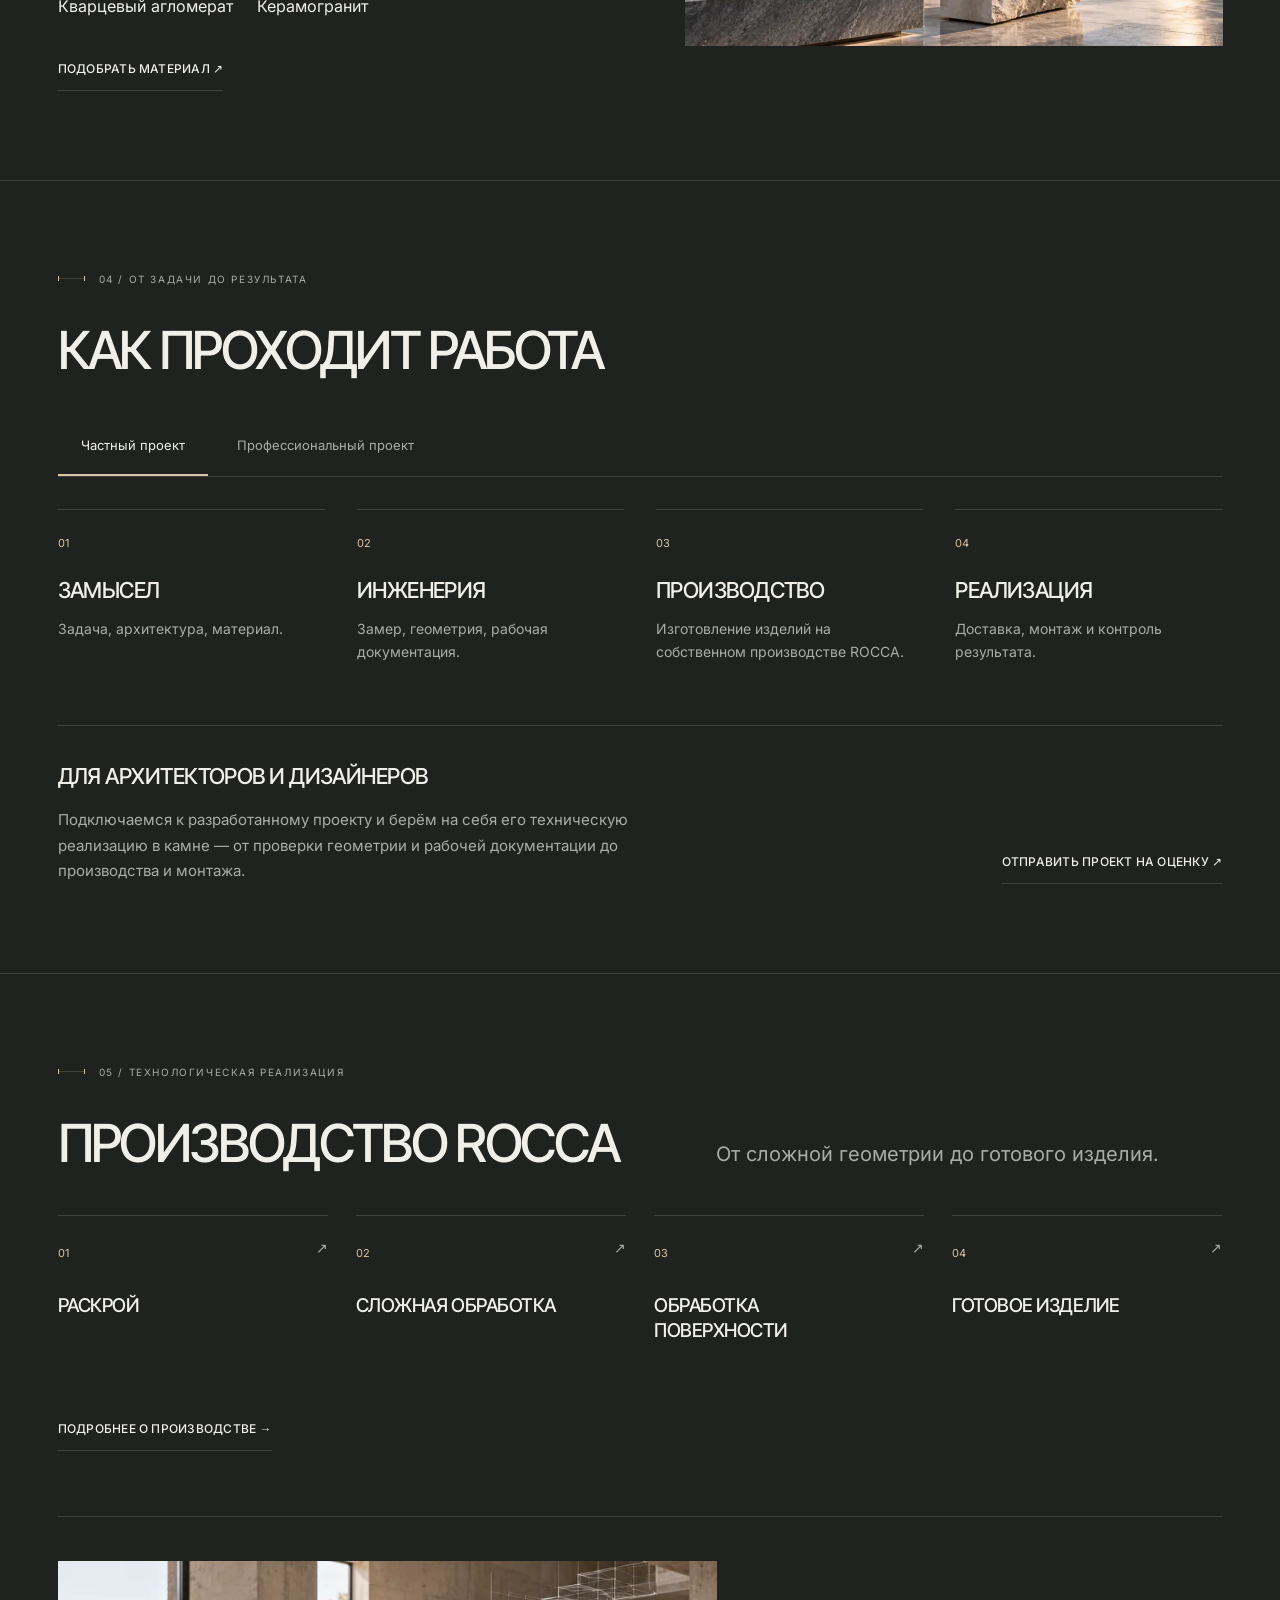
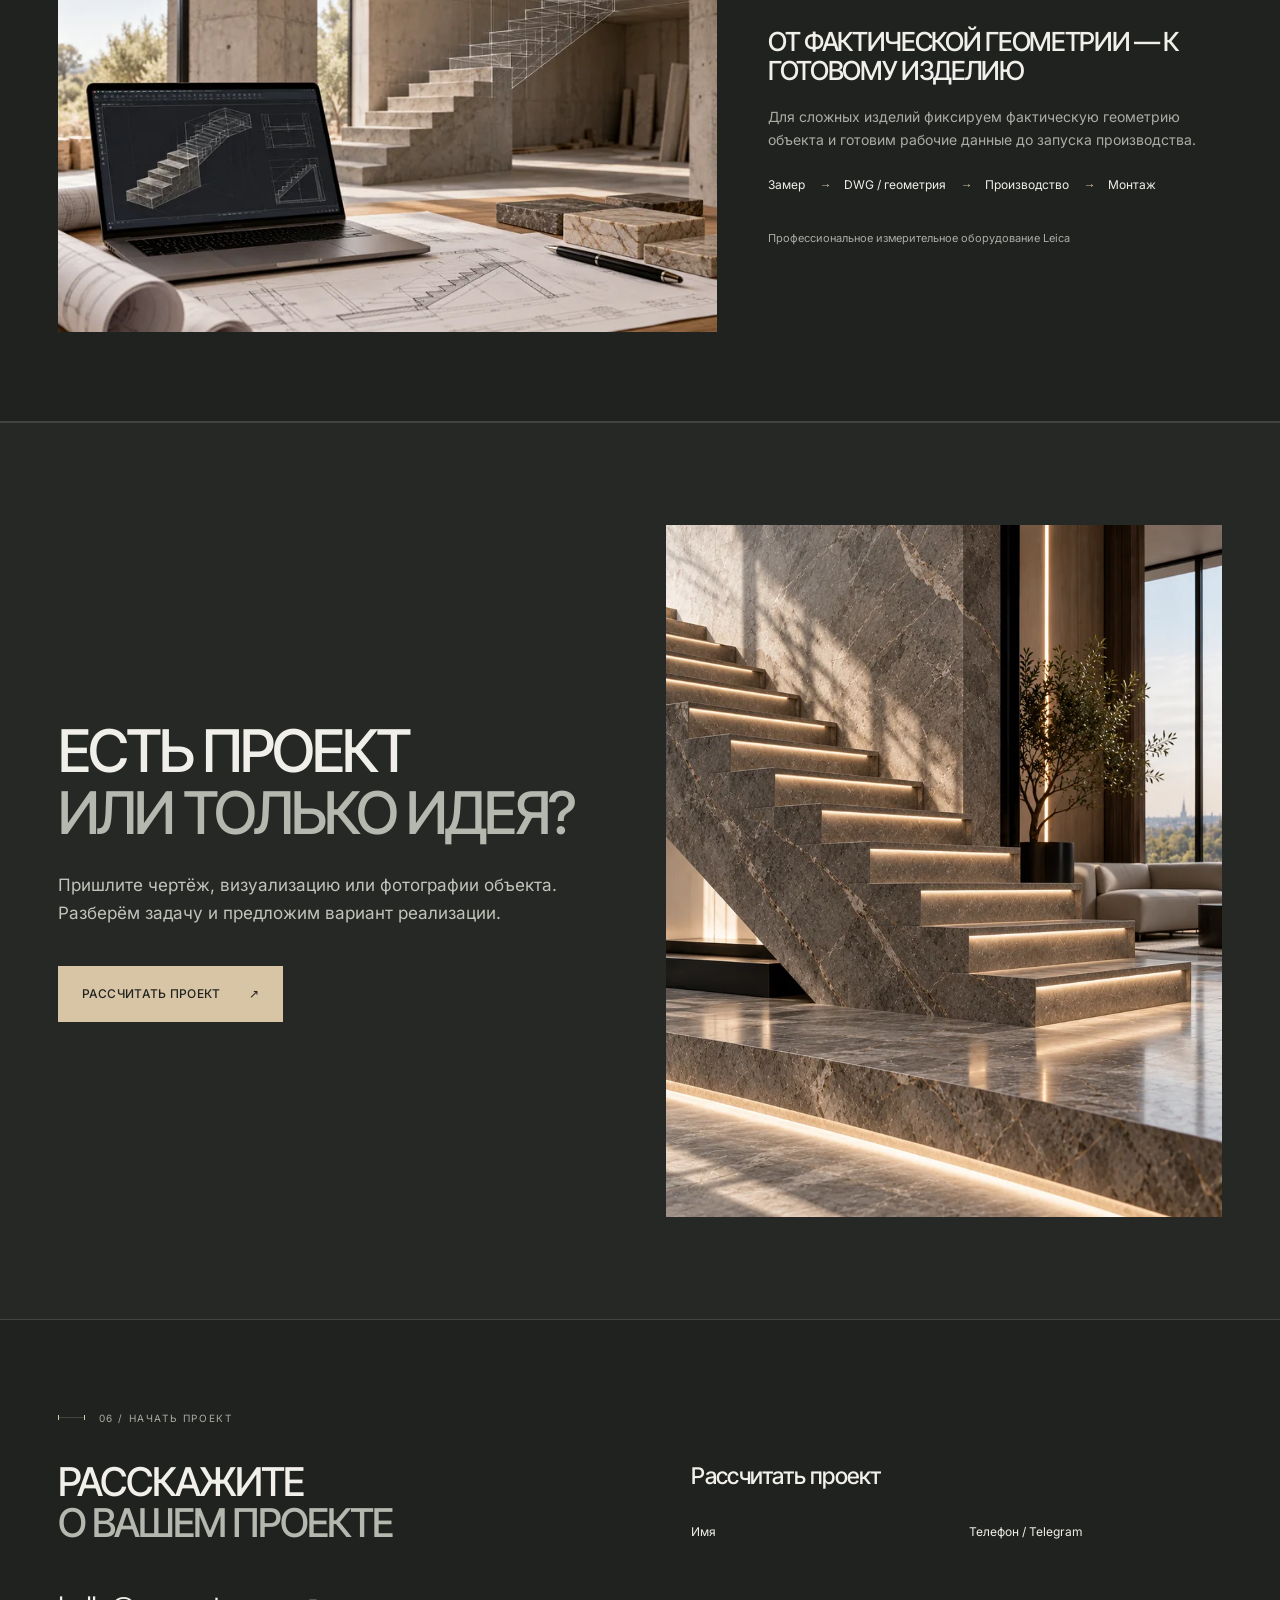
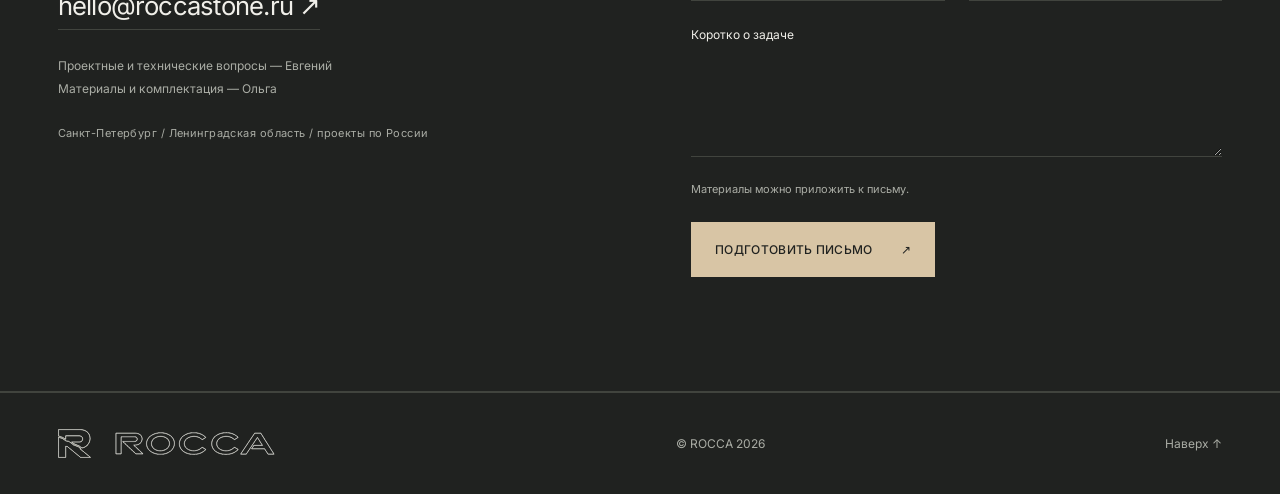
==== commit 81082a84: "Add ROCCA journal page with production film and header navigation" ====
--- a/index.html
+++ b/index.html
@@ -1,6 +1,6 @@
 <!DOCTYPE html>
 <html lang="ru"><head><meta charset="utf-8"/><meta content="width=device-width,initial-scale=1" name="viewport"/><meta content="#202220" name="theme-color"/><title>ROCCA — берём проект в камне на себя</title><meta content="ROCCA: камень, инженерия и собственное производство. Берём проект на себя — от фактического замера и рабочей документации до монтажа и готового результата." name="description"/><link href="/assets/css/fonts.css" rel="stylesheet"/><link href="/assets/css/main.css" rel="stylesheet"/><link href="/assets/css/refinement.css" rel="stylesheet"/><script defer="" src="/assets/js/main.js"></script><link as="font" crossorigin="" href="/assets/fonts/inter-tight-cyrillic-wght-normal.woff2" rel="preload" type="font/woff2"/><link href="https://rocca-concept-standalone.vercel.app/" rel="canonical"/></head>
-<body><a class="skip" href="#main">Перейти к содержанию</a><header><a aria-label="ROCCA — главная" class="brand" href="/"><span class="brand-symbol"><img alt="" height="390" src="/assets/rocca-symbol-outline.svg" width="450"/></span><span class="brand-wordmark"><img alt="ROCCA" height="240" src="/assets/rocca-wordmark-outline.svg" width="1640"/></span></a><button aria-controls="navigation" aria-expanded="false" class="menu-toggle">Меню <span>+</span></button><nav aria-label="Основная навигация" id="navigation"><a href="/projects">Проекты</a><a href="/#materials">Материалы</a><a href="/#process">Как мы работаем</a><a href="/production">Производство</a><a href="/#contact">Контакты</a><a class="nav-cta" href="/#contact">Рассчитать проект ↗</a></nav></header>
+<body><a class="skip" href="#main">Перейти к содержанию</a><header><a aria-label="ROCCA — главная" class="brand" href="/"><span class="brand-symbol"><img alt="" height="390" src="/assets/rocca-symbol-outline.svg" width="450"/></span><span class="brand-wordmark"><img alt="ROCCA" height="240" src="/assets/rocca-wordmark-outline.svg" width="1640"/></span></a><button aria-controls="navigation" aria-expanded="false" class="menu-toggle">Меню <span>+</span></button><nav aria-label="Основная навигация" id="navigation"><a href="/projects">Проекты</a><a href="/#materials">Материалы</a><a href="/#process">Как мы работаем</a><a href="/production">Производство</a><a href="/journal">Журнал</a><a href="/#contact">Контакты</a><a class="nav-cta" href="/#contact">Рассчитать проект ↗</a></nav></header>
 <main id="main">
 <section class="hero" id="top"><div class="hero-copy"><p class="eyebrow hero-marker">КАМЕНЬ · ИНЖЕНЕРИЯ · РЕАЛИЗАЦИЯ</p><h1>ПРЕВРАЩАЕМ<br/>АРХИТЕКТУРНЫЙ ЗАМЫСЕЛ<br/>В ГОТОВЫЙ ОБЪЕКТ.</h1><p class="intro">Инженерный замер, проектирование, собственное производство и монтаж изделий из камня.</p><div class="actions"><a class="button solid" data-inquiry="project" href="#contact">РАССЧИТАТЬ ПРОЕКТ <span>↗</span></a><a class="text-link" href="/projects">СМОТРЕТЬ РАБОТЫ ↗</a></div><p class="hero-helper">Можно начать с чертежа, визуализации или фотографий объекта.</p><p class="geo">Санкт-Петербург · Ленинградская область · проекты по России</p></div><div class="hero-photo"><img alt="Архитектурная визуализация интерьера с камнем и видом на Санкт-Петербург" fetchpriority="high" height="1430" loading="eager" sizes="(max-width:700px) calc(100vw - 40px), (max-width:1600px) 46vw, 708px" src="/assets/hero-new.webp" srcset="/assets/hero-new-550.webp 550w, /assets/hero-new.webp 1100w" width="1100"/></div><div class="hero-bottom"><span>От архитектурного замысла до последней детали</span><a href="#solutions">Листайте вниз ↓</a></div></section>
 
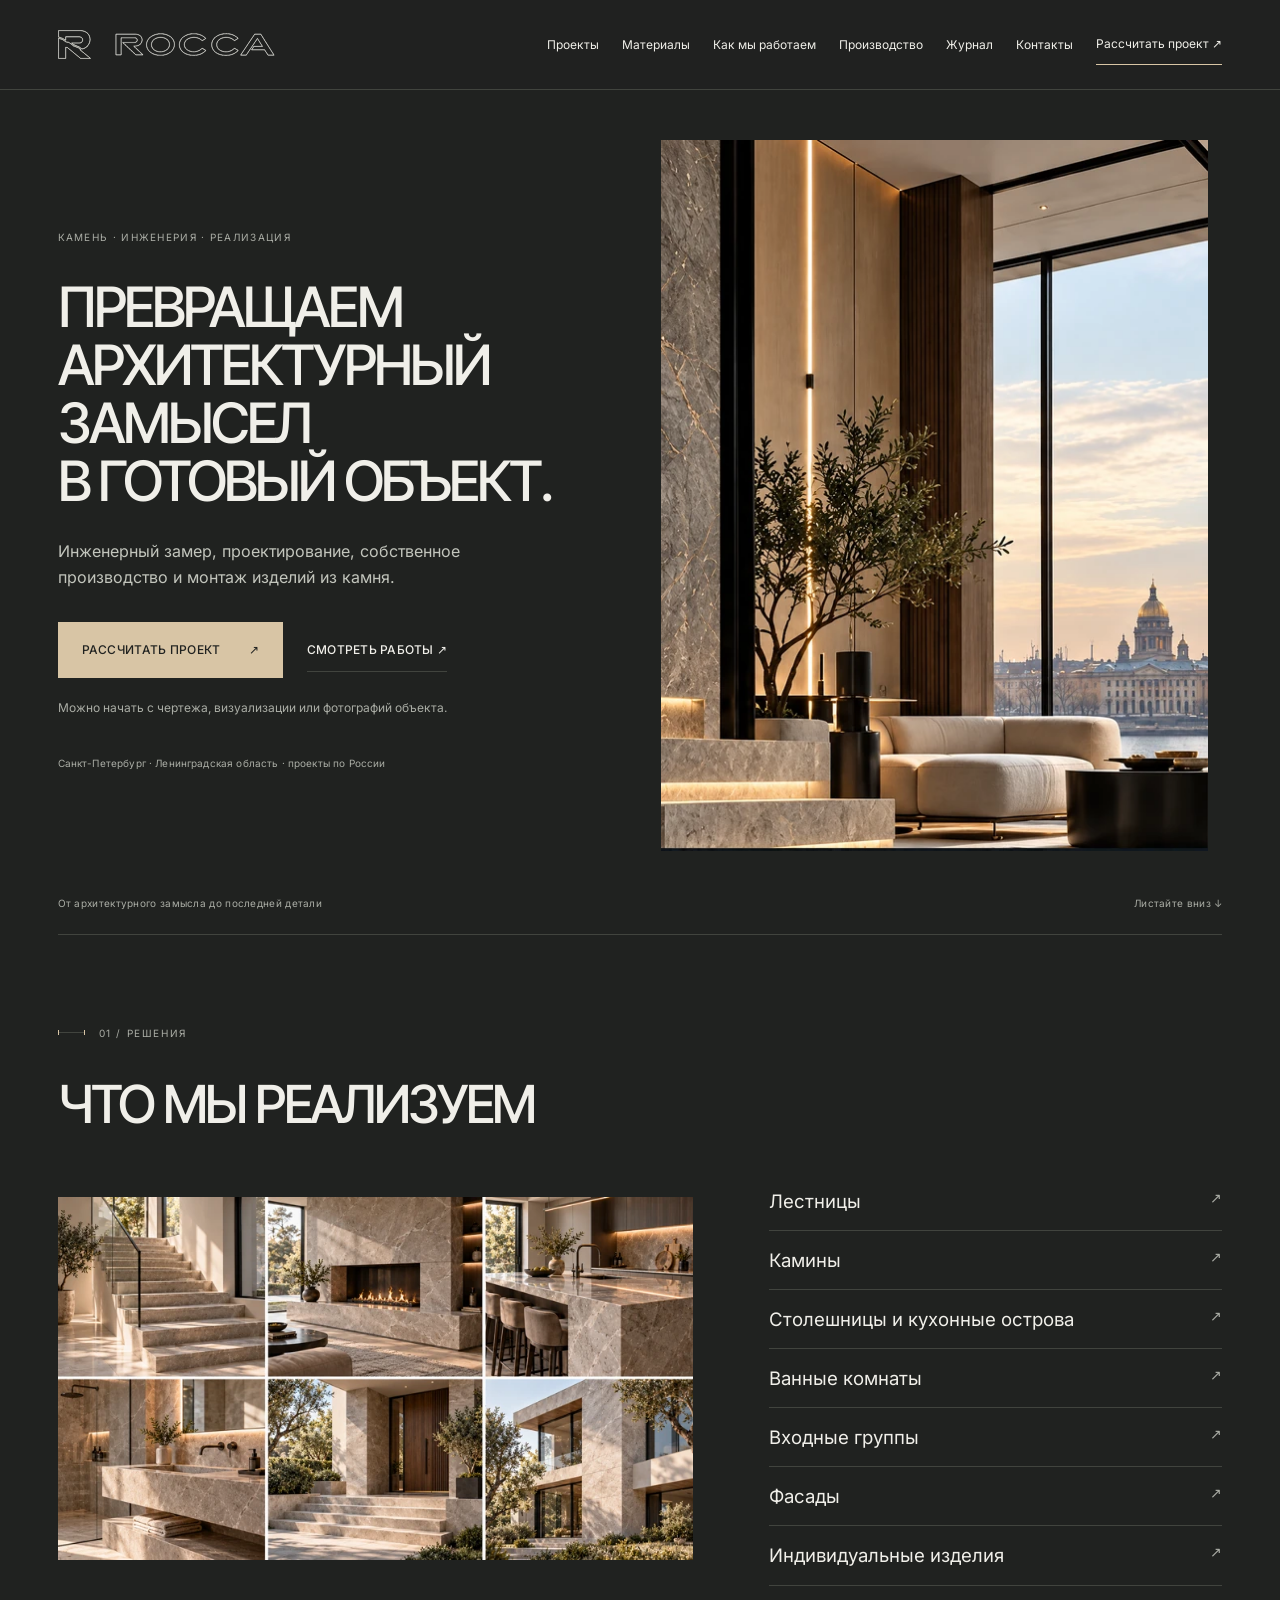
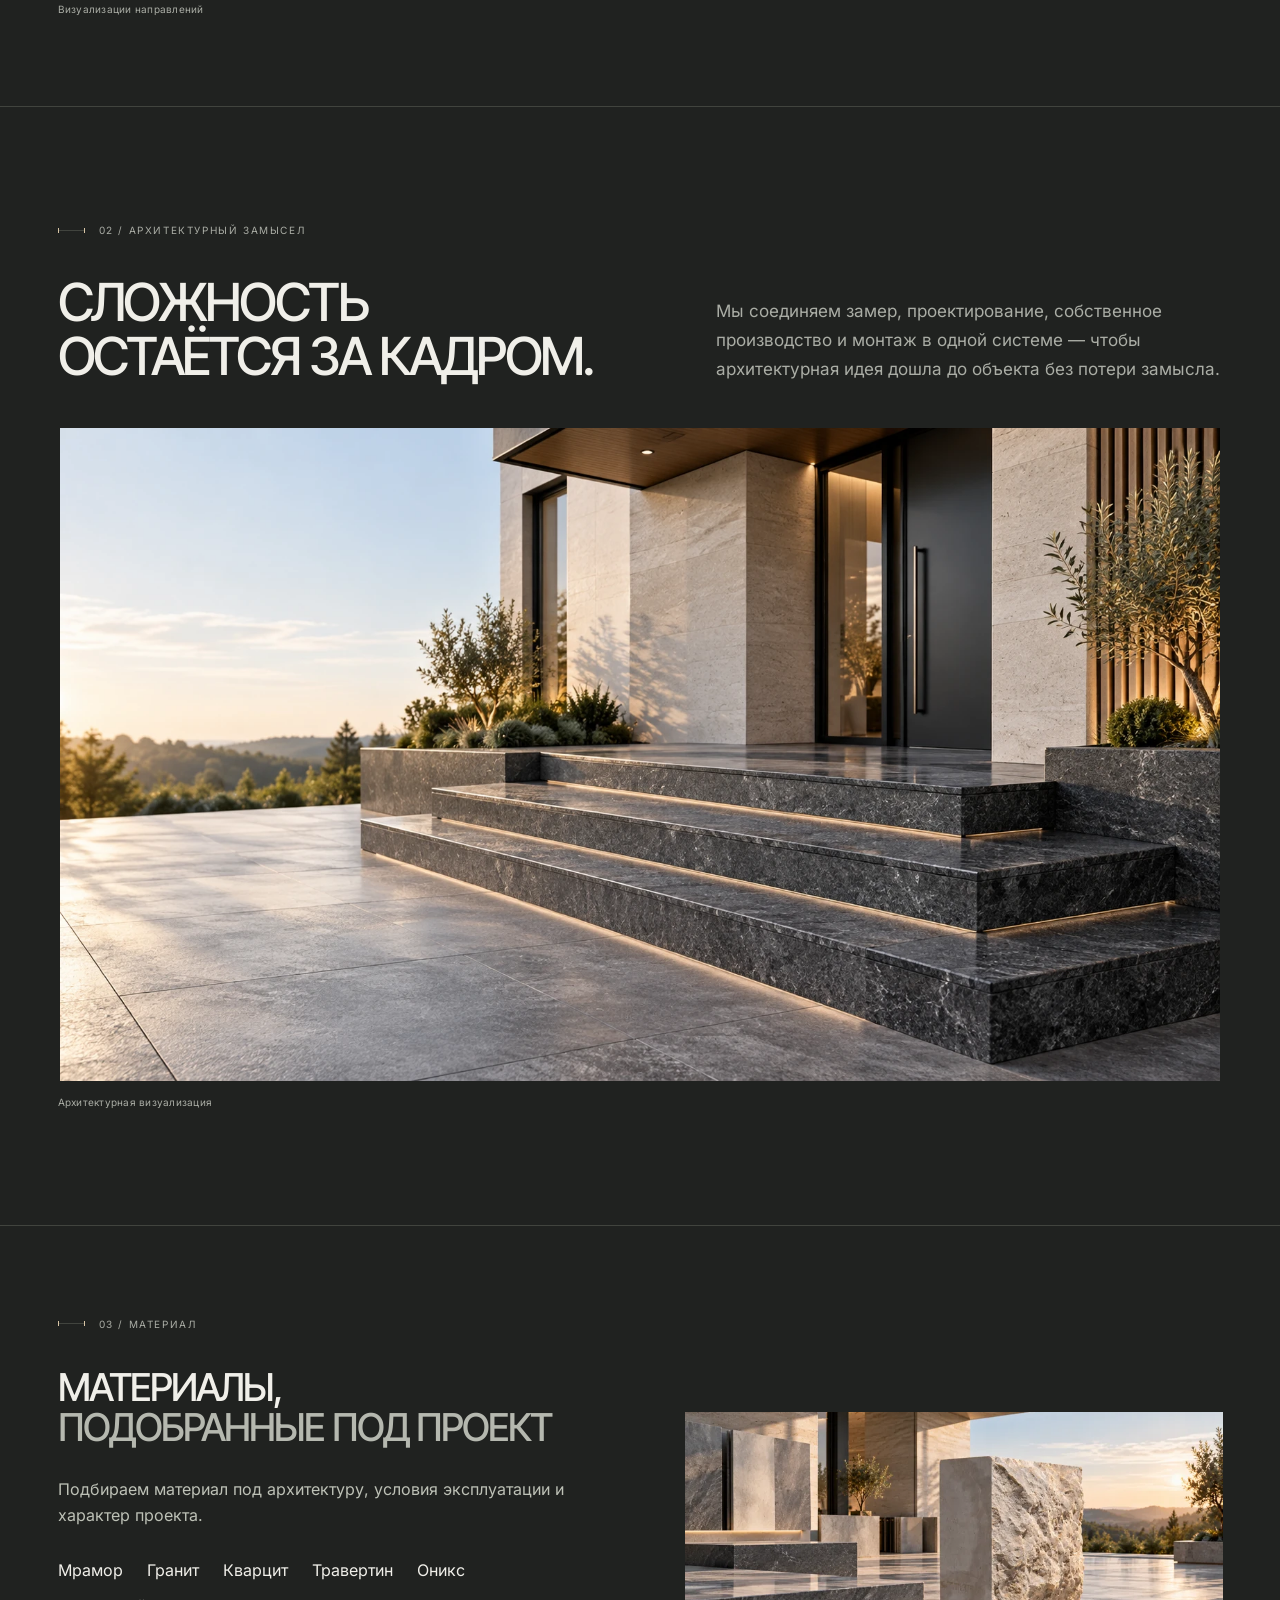
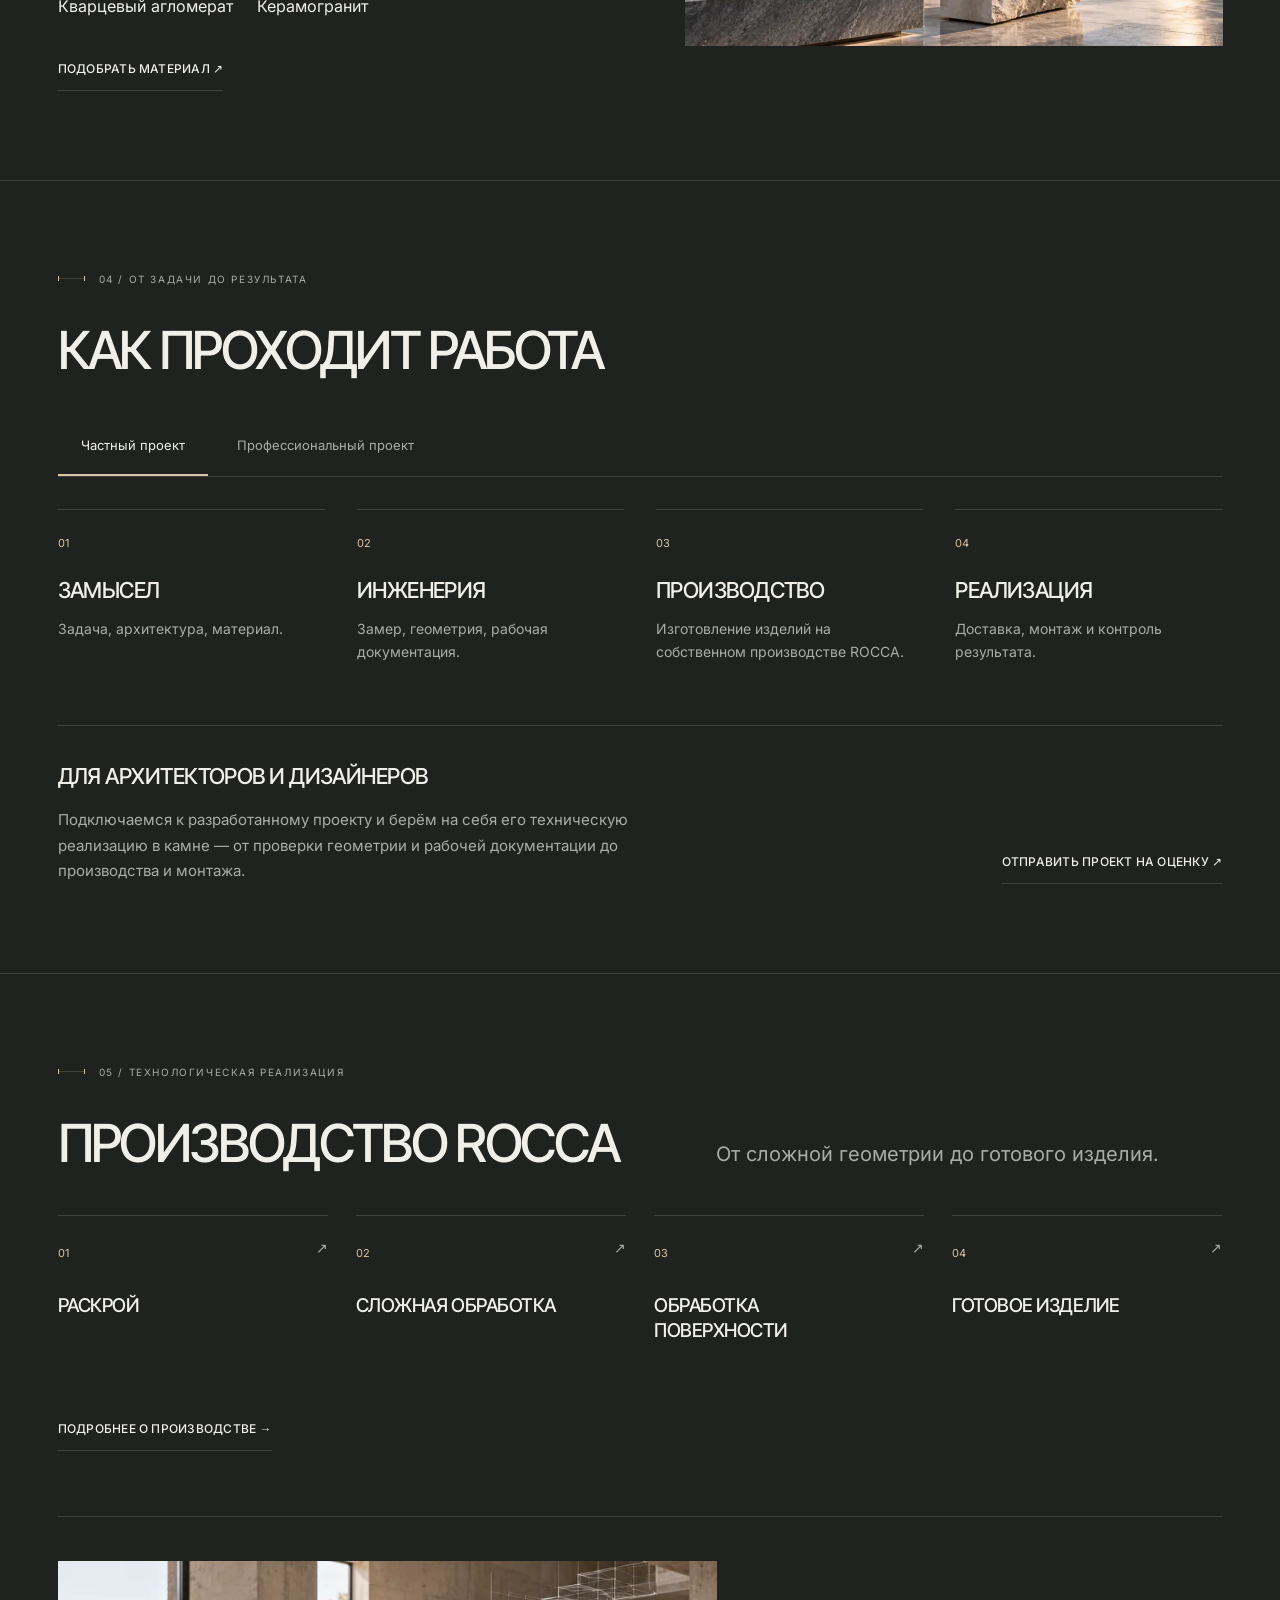
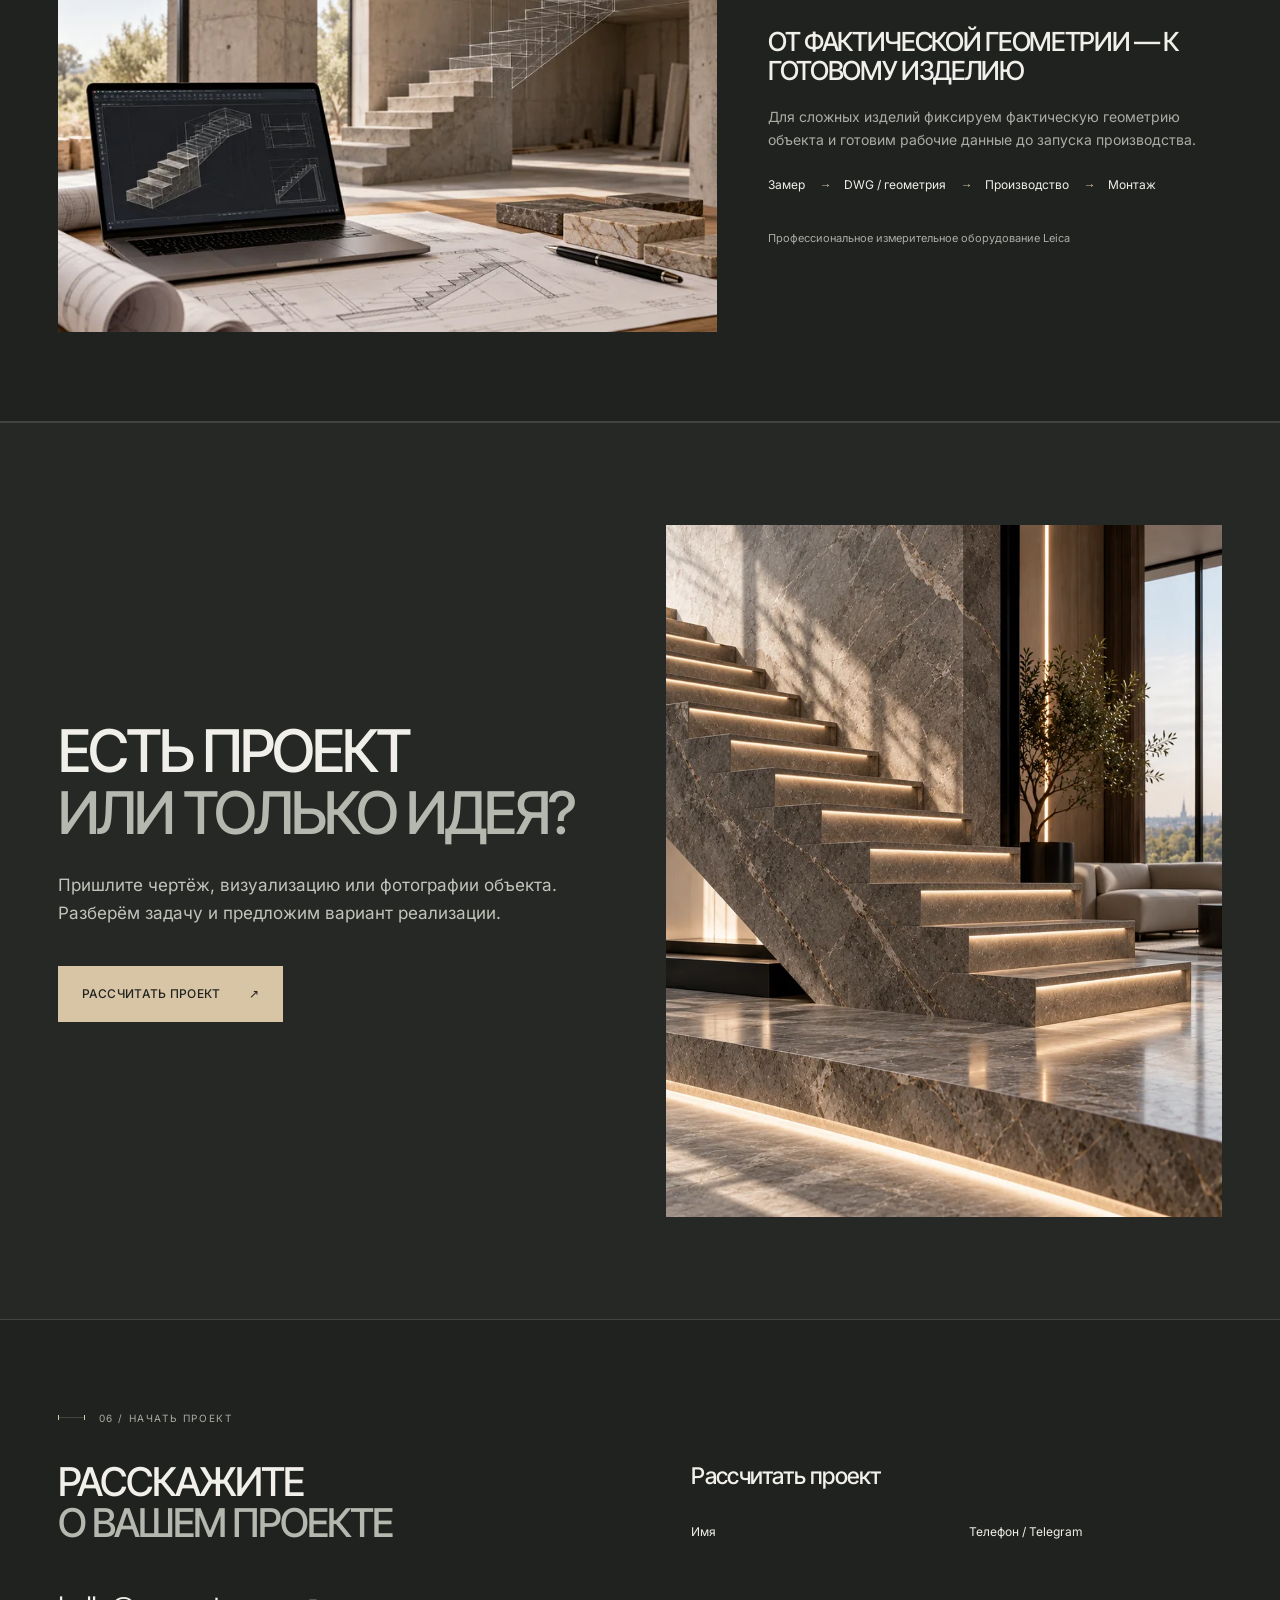
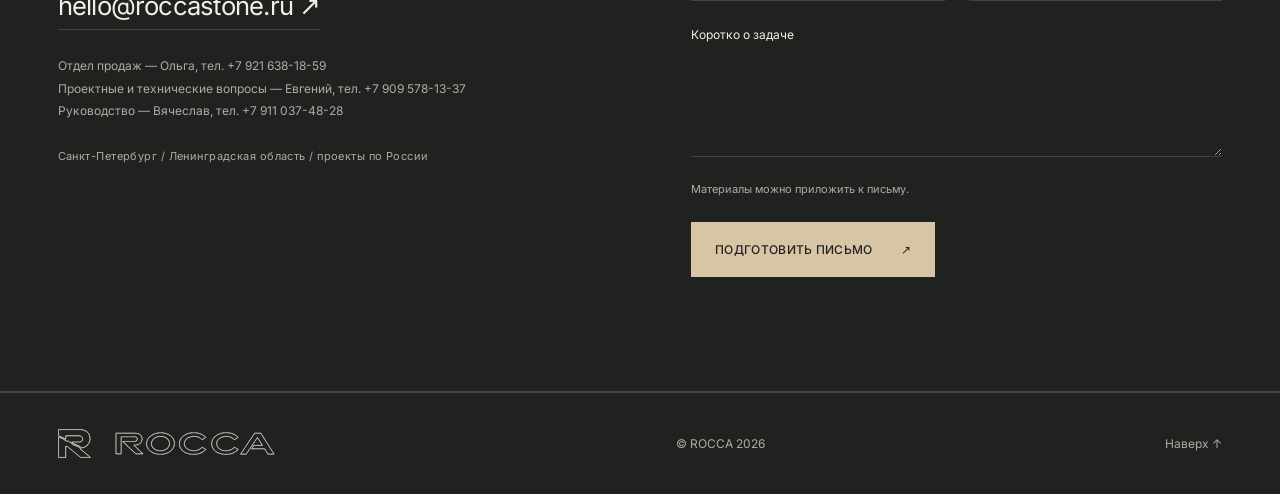
==== commit d748c7b7: "Update ROCCA contact roles and clickable phone numbers" ====
--- a/index.html
+++ b/index.html
@@ -11,6 +11,6 @@
 <section class="section technology brand-technology" id="production"><div class="section-label">05 / Технологическая реализация</div><div class="architecture-heading"><h2 data-motion="grow">ПРОИЗВОДСТВО ROCCA</h2><p>От сложной геометрии до готового изделия.</p></div><div class="technology-index"><a class="technology-item" data-motion="grow" href="/production#processing"><span class="case-number">01</span><h3>РАСКРОЙ</h3><span class="technology-arrow">↗</span></a><a class="technology-item" data-motion="grow" href="/production#production-2"><span class="case-number">02</span><h3>СЛОЖНАЯ ОБРАБОТКА</h3><span class="technology-arrow">↗</span></a><a class="technology-item" data-motion="grow" href="/production#production-3"><span class="case-number">03</span><h3>ОБРАБОТКА ПОВЕРХНОСТИ</h3><span class="technology-arrow">↗</span></a><a class="technology-item" data-motion="grow" href="/production#production-4"><span class="case-number">04</span><h3>ГОТОВОЕ ИЗДЕЛИЕ</h3><span class="technology-arrow">↗</span></a></div><div class="actions"><a class="text-link" href="/production">ПОДРОБНЕЕ О ПРОИЗВОДСТВЕ →</a></div><section class="engineering-note" id="engineering"><div class="engineering-compact"><figure class="media" data-motion="left"><img alt="Концепция инженерного подхода: рабочие чертежи и цифровая геометрия" decoding="async" height="941" loading="lazy" sizes="(max-width:700px) calc(100vw - 44px), 56vw" src="/assets/main8.webp" srcset="/assets/main8-800.webp 800w, /assets/main8.webp 1672w" width="1672"/></figure><div><h2 data-motion="grow">ОТ ФАКТИЧЕСКОЙ ГЕОМЕТРИИ — К ГОТОВОМУ ИЗДЕЛИЮ</h2><p>Для сложных изделий фиксируем фактическую геометрию объекта и готовим рабочие данные до запуска производства.</p><ol class="geometry"><li>Замер</li><li>DWG / геометрия</li><li>Производство</li><li>Монтаж</li></ol><p class="equipment">Профессиональное измерительное оборудование Leica</p></div></div></section></section>
 
 <section class="section final-cta quiet-finale"><div><h2 data-motion="grow">ЕСТЬ ПРОЕКТ<br/><span class="muted">ИЛИ ТОЛЬКО ИДЕЯ?</span></h2><p>Пришлите чертёж, визуализацию или фотографии объекта. Разберём задачу и предложим вариант реализации.</p><a class="button solid" data-inquiry="project" href="#contact">РАССЧИТАТЬ ПРОЕКТ <span>↗</span></a></div><figure class="final-stair" data-motion="right"><div class="photo-layer"><img alt="Архитектурная визуализация каменной лестницы" decoding="async" height="993" loading="lazy" src="/assets/main5-800.webp" srcset="/assets/main5-800.webp 800w, /assets/main5.webp 1126w" sizes="(max-width:700px) calc(100vw - 44px), 47vw" width="800"/></div></figure></section>
-<section class="section contact" id="contact"><div class="section-label">06 / Начать проект</div><div class="contact-layout"><div><h2 data-motion="grow">РАССКАЖИТЕ<br/><span class="muted">О ВАШЕМ ПРОЕКТЕ</span></h2><a class="email" href="mailto:hello@roccastone.ru">hello@roccastone.ru ↗</a><p class="roles">Проектные и технические вопросы — Евгений<br/>Материалы и комплектация — Ольга</p><p class="geo">Санкт-Петербург / Ленинградская область / проекты по России</p><!-- CONTACTS: add verified phone, Telegram and WhatsApp links here. --></div><form aria-labelledby="form-title" id="project-form"><h3 id="form-title">Рассчитать проект</h3><div class="form-row"><label>Имя<input autocomplete="name" maxlength="100" name="name" required=""/></label><label>Телефон / Telegram<input autocomplete="tel" maxlength="150" name="contact" required=""/></label></div><label>Коротко о задаче<textarea maxlength="4000" name="task" required="" rows="3"></textarea></label><p class="form-note">Материалы можно приложить к письму.</p><button class="button solid" type="submit">ПОДГОТОВИТЬ ПИСЬМО <span>↗</span></button><a class="text-link" hidden="" id="draft-link">ОТКРЫТЬ ПИСЬМО ↗</a><p aria-live="polite" id="form-status" role="status"></p></form></div></section>
+<section class="section contact" id="contact"><div class="section-label">06 / Начать проект</div><div class="contact-layout"><div><h2 data-motion="grow">РАССКАЖИТЕ<br/><span class="muted">О ВАШЕМ ПРОЕКТЕ</span></h2><a class="email" href="mailto:hello@roccastone.ru">hello@roccastone.ru ↗</a><p class="roles">Отдел продаж — Ольга, тел. <a href="tel:+79216381859" style="white-space:nowrap">+7 921 638-18-59</a><br/>Проектные и технические вопросы — Евгений, тел. <a href="tel:+79095781337" style="white-space:nowrap">+7 909 578-13-37</a><br/>Руководство — Вячеслав, тел. <a href="tel:+79110374828" style="white-space:nowrap">+7 911 037-48-28</a></p><p class="geo">Санкт-Петербург / Ленинградская область / проекты по России</p><!-- CONTACTS: add verified Telegram and WhatsApp links here. --></div><form aria-labelledby="form-title" id="project-form"><h3 id="form-title">Рассчитать проект</h3><div class="form-row"><label>Имя<input autocomplete="name" maxlength="100" name="name" required=""/></label><label>Телефон / Telegram<input autocomplete="tel" maxlength="150" name="contact" required=""/></label></div><label>Коротко о задаче<textarea maxlength="4000" name="task" required="" rows="3"></textarea></label><p class="form-note">Материалы можно приложить к письму.</p><button class="button solid" type="submit">ПОДГОТОВИТЬ ПИСЬМО <span>↗</span></button><a class="text-link" hidden="" id="draft-link">ОТКРЫТЬ ПИСЬМО ↗</a><p aria-live="polite" id="form-status" role="status"></p></form></div></section>
 </main><footer><a aria-label="ROCCA — наверх" class="brand" href="#top"><span class="brand-symbol"><img alt="" height="390" src="/assets/rocca-symbol-outline.svg" width="450"/></span><span class="brand-wordmark"><img alt="ROCCA" height="240" src="/assets/rocca-wordmark-outline.svg" width="1640"/></span></a><span>© ROCCA 2026</span><a href="#top">Наверх ↑</a></footer>
 <div class="mobile-cta" hidden="" id="mobile-cta"><a class="button solid" data-inquiry="project" href="#contact">РАССЧИТАТЬ ПРОЕКТ ↗</a></div></body></html>
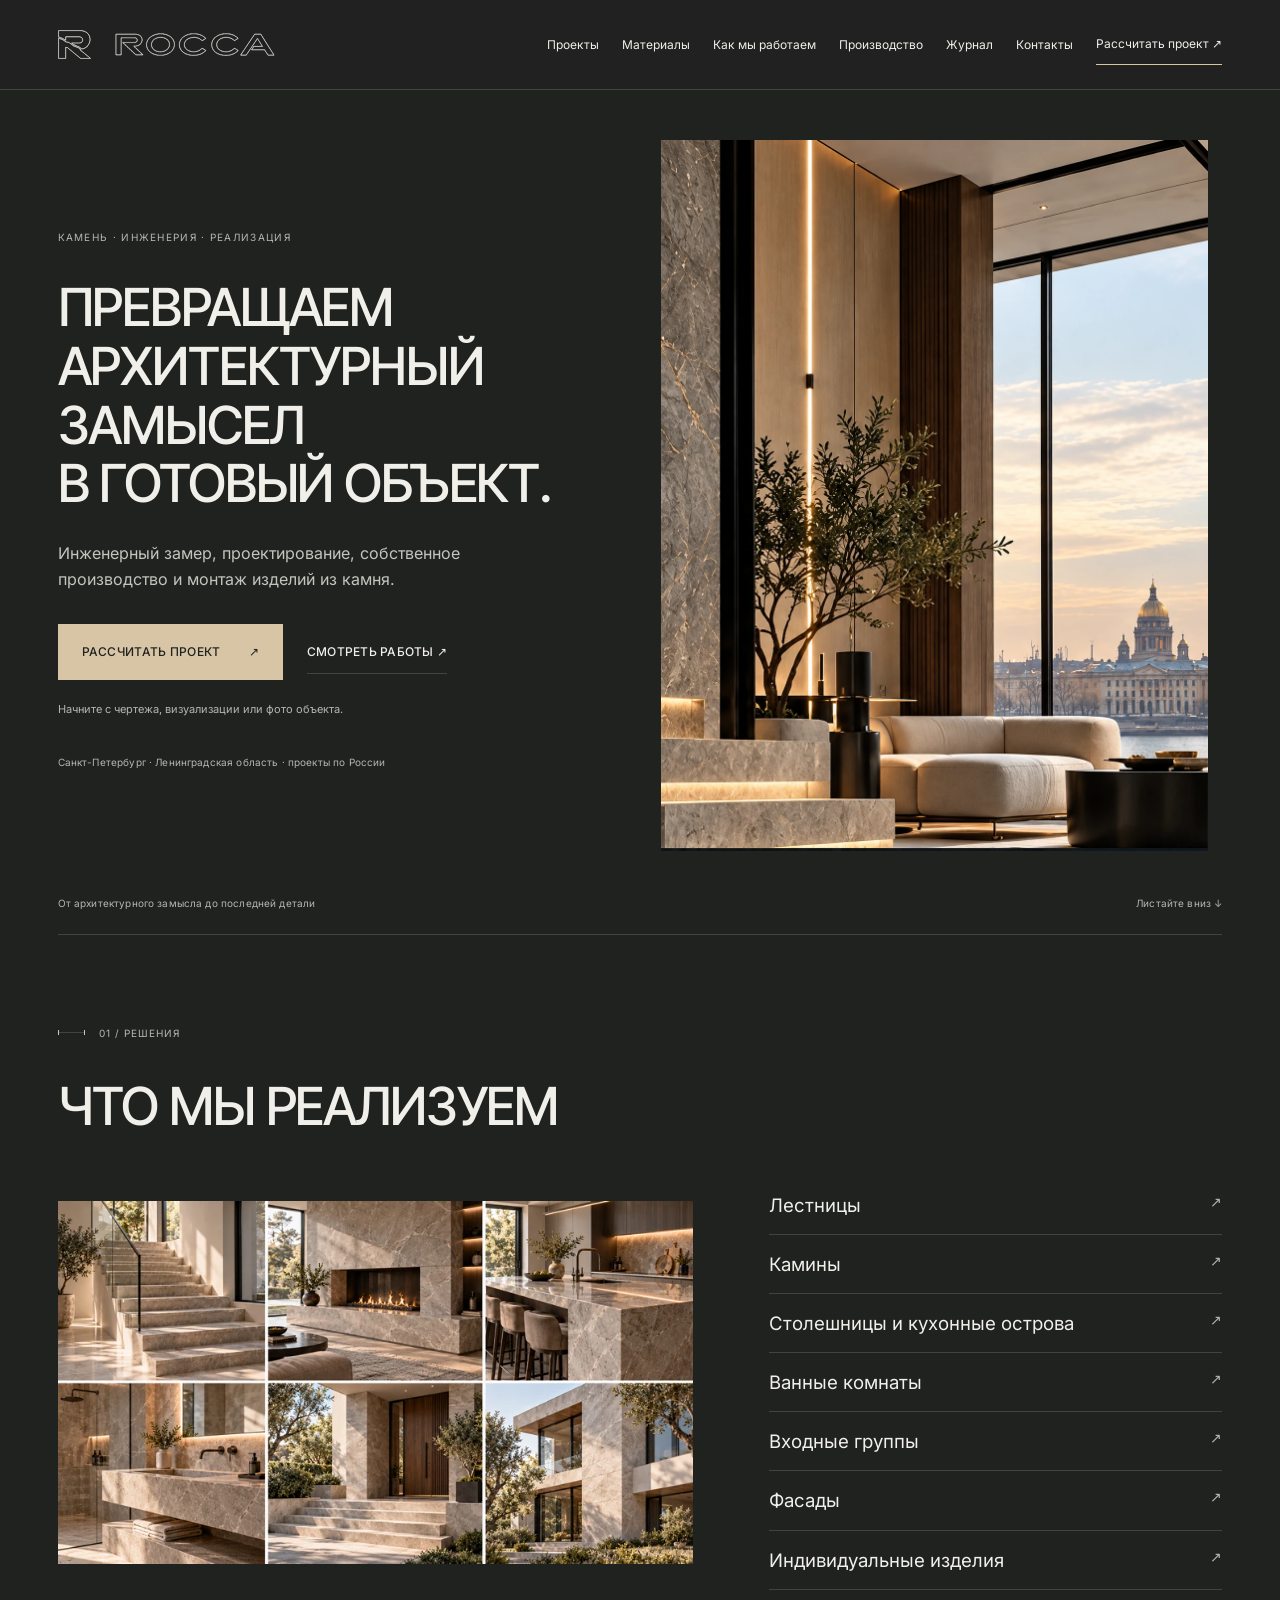
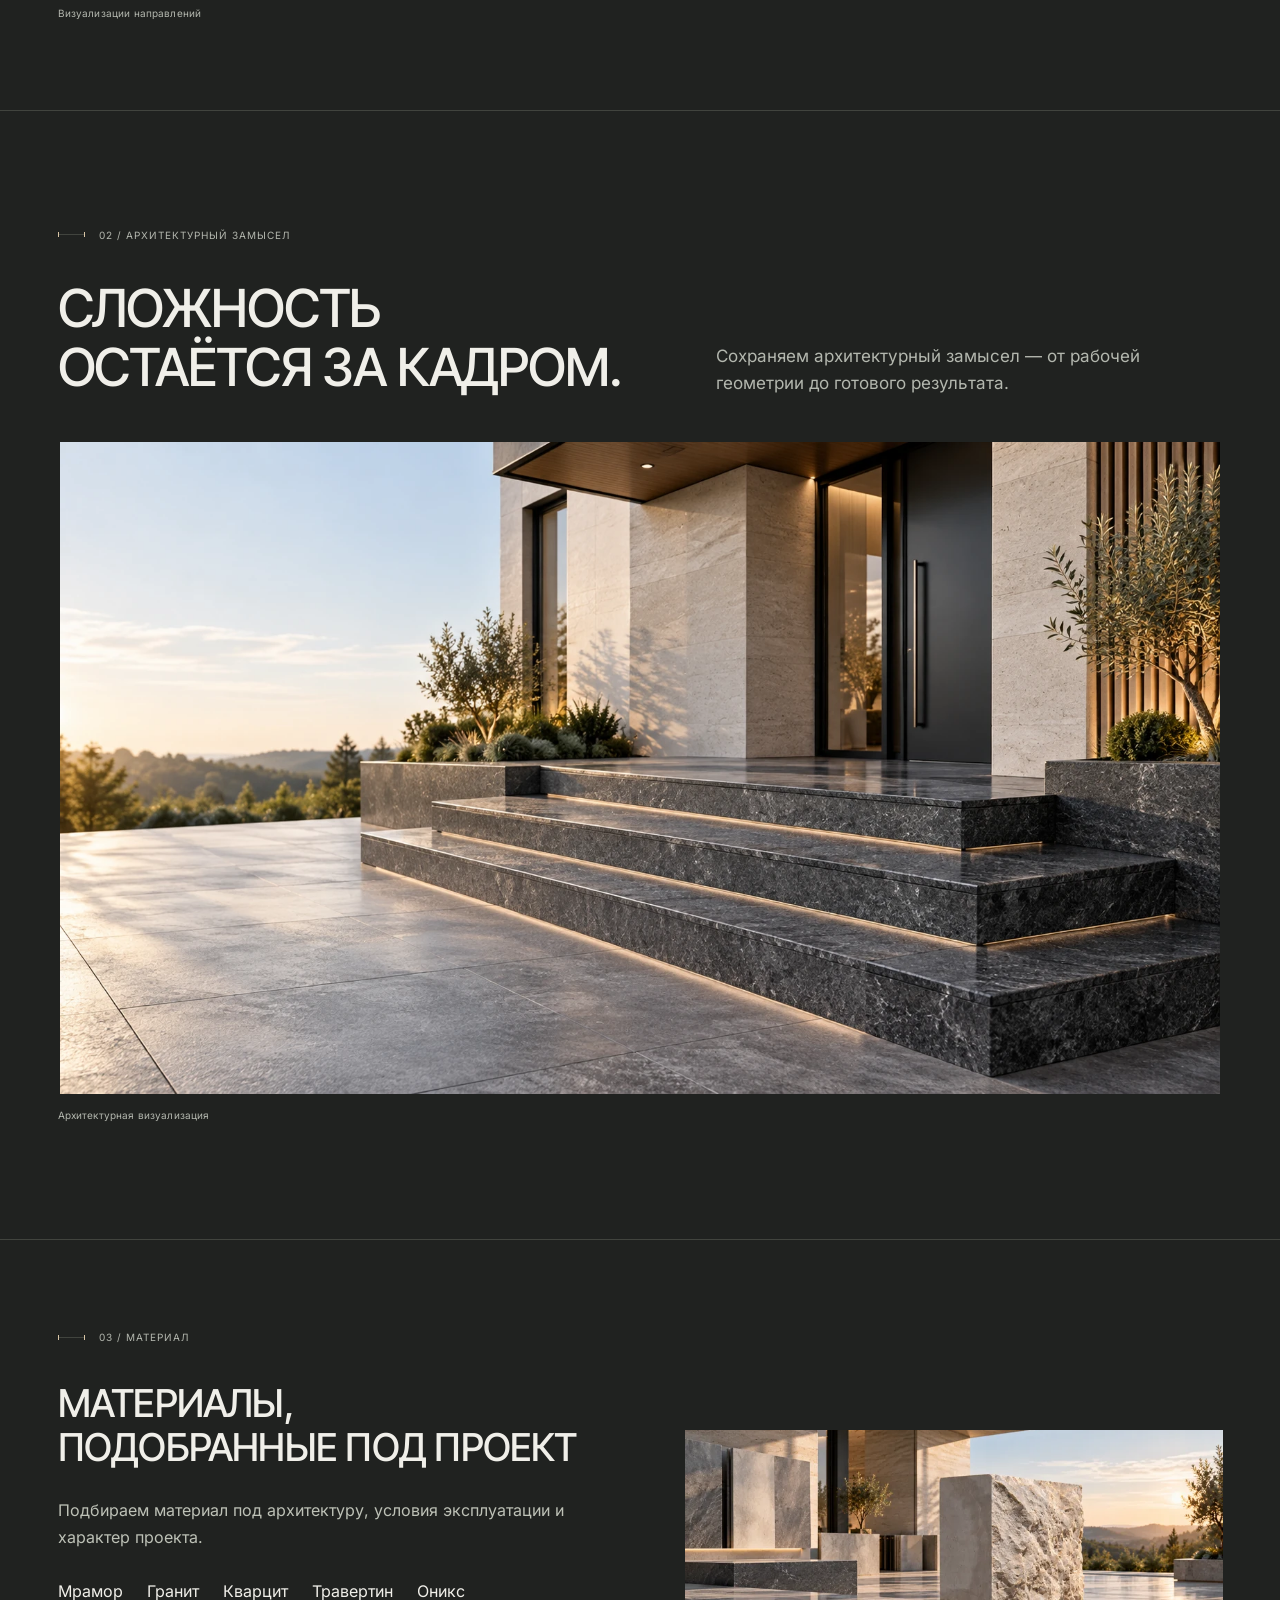
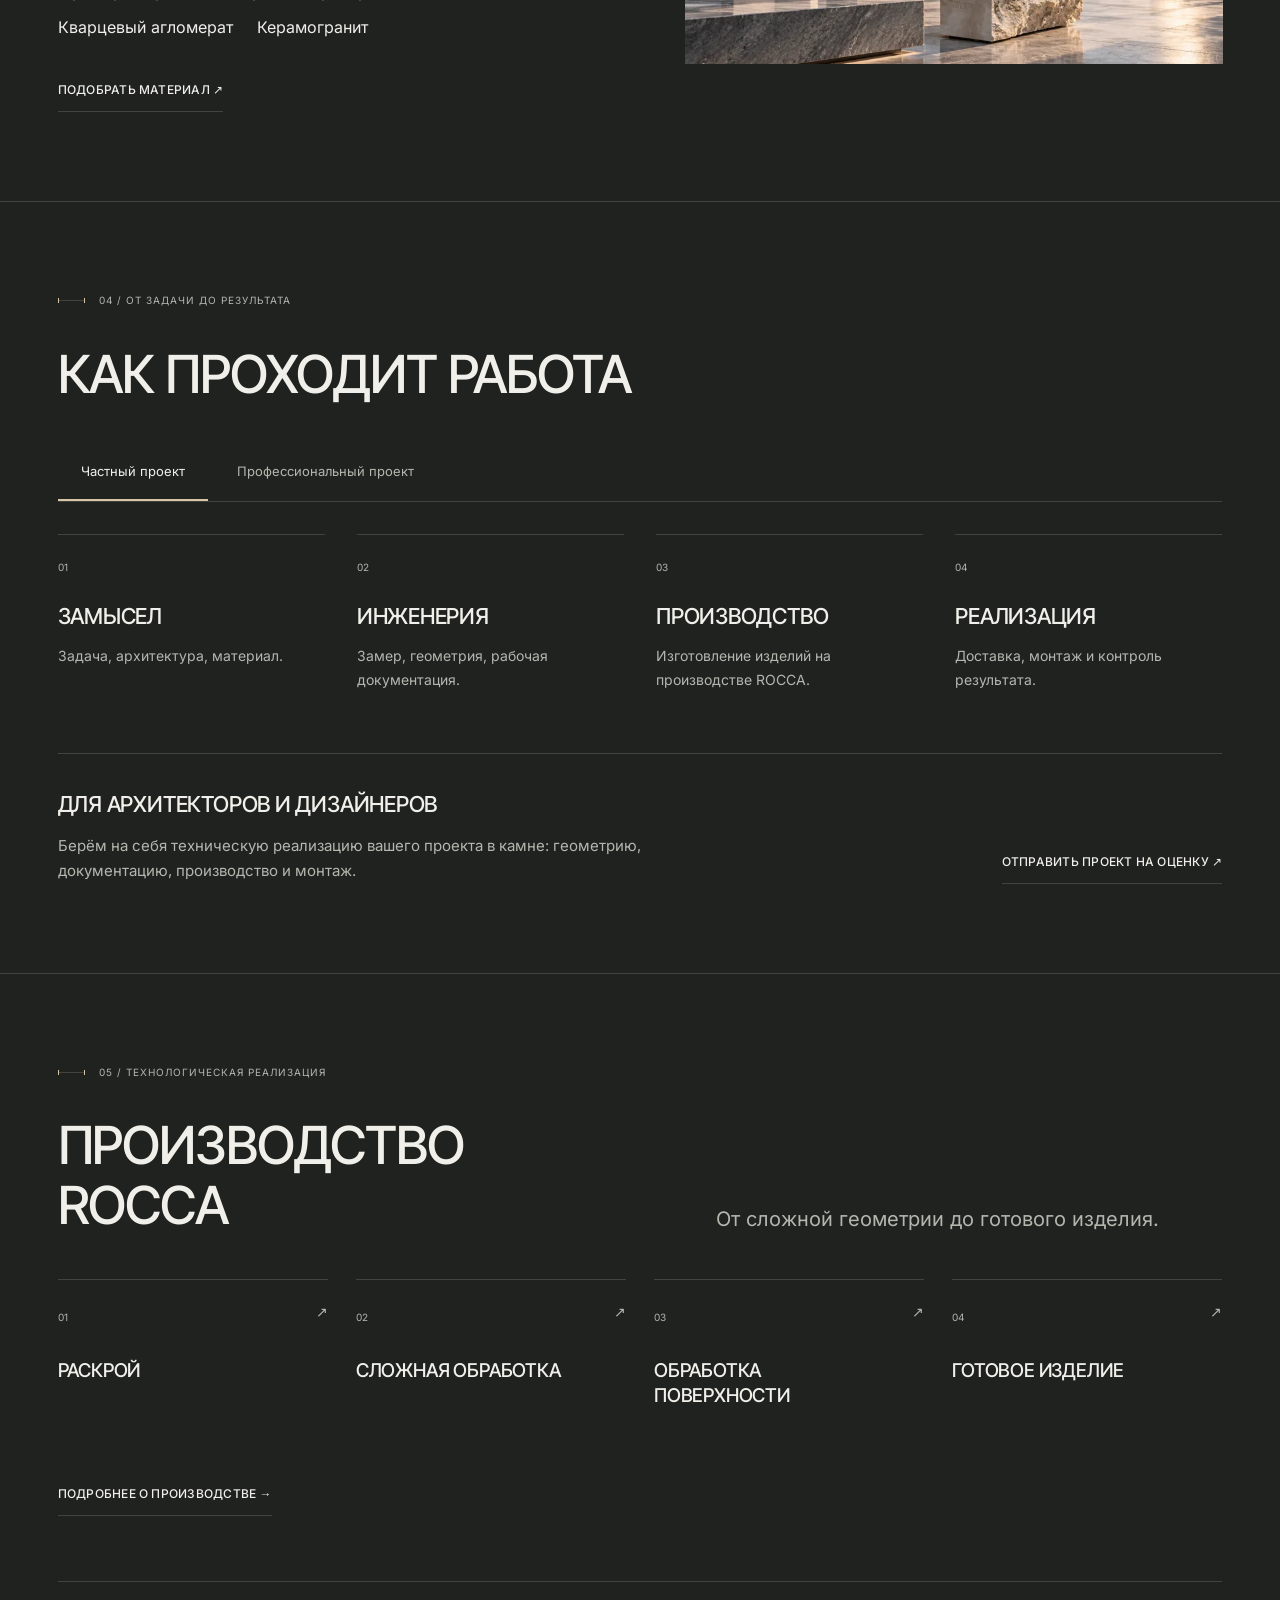
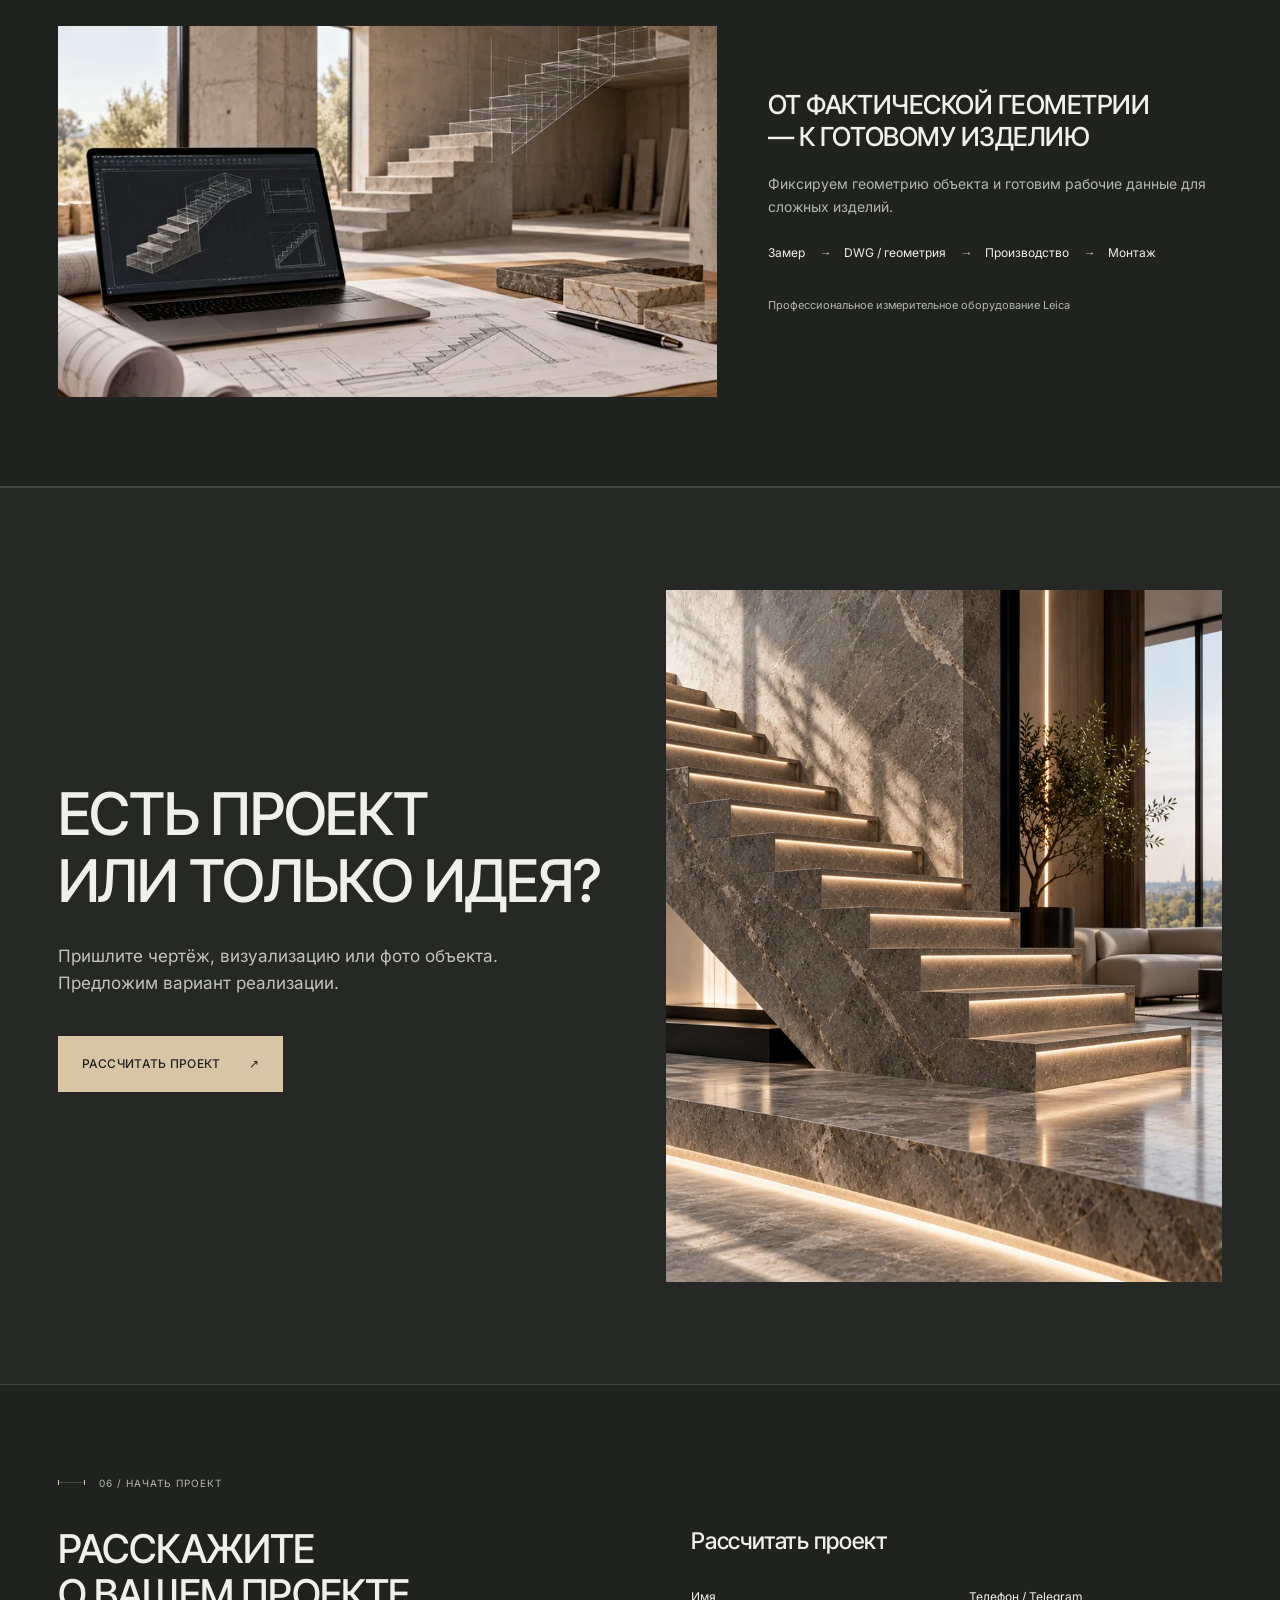
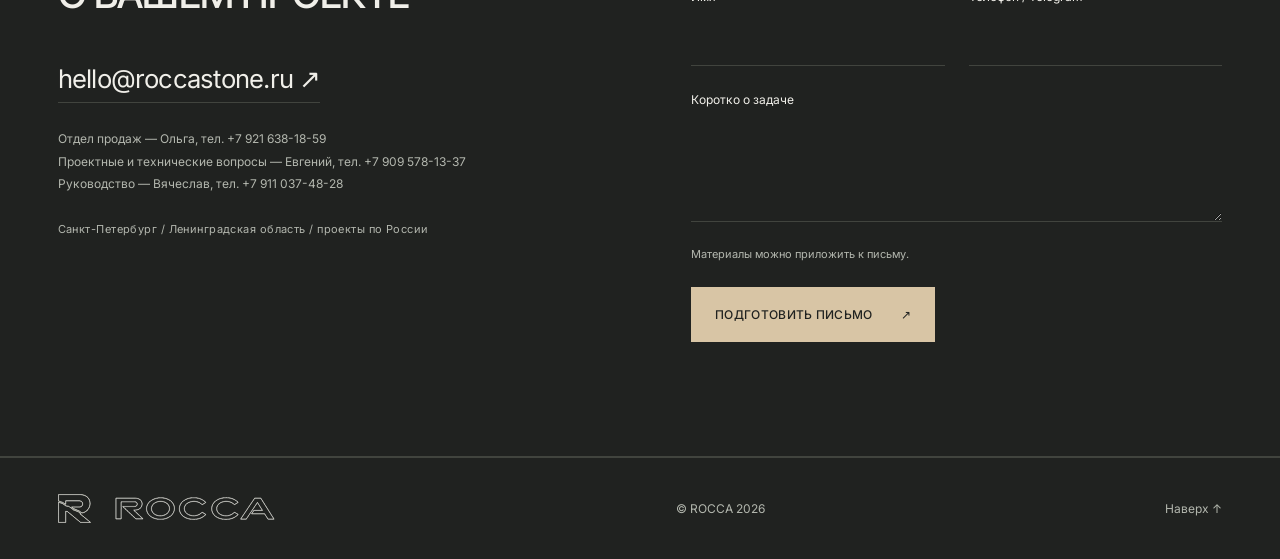
==== commit a2c92413: "Improve Cyrillic readability and align ROCCA content hierarchy" ====
--- a/index.html
+++ b/index.html
@@ -1,16 +1,16 @@
 <!DOCTYPE html>
-<html lang="ru"><head><meta charset="utf-8"/><meta content="width=device-width,initial-scale=1" name="viewport"/><meta content="#202220" name="theme-color"/><title>ROCCA — берём проект в камне на себя</title><meta content="ROCCA: камень, инженерия и собственное производство. Берём проект на себя — от фактического замера и рабочей документации до монтажа и готового результата." name="description"/><link href="/assets/css/fonts.css" rel="stylesheet"/><link href="/assets/css/main.css" rel="stylesheet"/><link href="/assets/css/refinement.css" rel="stylesheet"/><script defer="" src="/assets/js/main.js"></script><link as="font" crossorigin="" href="/assets/fonts/inter-tight-cyrillic-wght-normal.woff2" rel="preload" type="font/woff2"/><link href="https://rocca-concept-standalone.vercel.app/" rel="canonical"/></head>
+<html lang="ru"><head><meta charset="utf-8"/><meta content="width=device-width,initial-scale=1" name="viewport"/><meta content="#202220" name="theme-color"/><title>ROCCA — берём проект в камне на себя</title><meta content="ROCCA: камень, инженерия и собственное производство. Берём проект на себя — от фактического замера и рабочей документации до монтажа и готового результата." name="description"/><link href="/assets/css/fonts.css" rel="stylesheet"/><link href="/assets/css/main.css" rel="stylesheet"/><link href="/assets/css/refinement.css" rel="stylesheet"/><script defer="" src="/assets/js/main.js"></script><link as="font" crossorigin="" href="/assets/fonts/inter-tight-cyrillic-wght-normal.woff2" rel="preload" type="font/woff2"/><link href="https://rocca-concept-standalone.vercel.app/" rel="canonical"/><link href="/assets/css/readability.css" rel="stylesheet"/></head>
 <body><a class="skip" href="#main">Перейти к содержанию</a><header><a aria-label="ROCCA — главная" class="brand" href="/"><span class="brand-symbol"><img alt="" height="390" src="/assets/rocca-symbol-outline.svg" width="450"/></span><span class="brand-wordmark"><img alt="ROCCA" height="240" src="/assets/rocca-wordmark-outline.svg" width="1640"/></span></a><button aria-controls="navigation" aria-expanded="false" class="menu-toggle">Меню <span>+</span></button><nav aria-label="Основная навигация" id="navigation"><a href="/projects">Проекты</a><a href="/#materials">Материалы</a><a href="/#process">Как мы работаем</a><a href="/production">Производство</a><a href="/journal">Журнал</a><a href="/#contact">Контакты</a><a class="nav-cta" href="/#contact">Рассчитать проект ↗</a></nav></header>
 <main id="main">
-<section class="hero" id="top"><div class="hero-copy"><p class="eyebrow hero-marker">КАМЕНЬ · ИНЖЕНЕРИЯ · РЕАЛИЗАЦИЯ</p><h1>ПРЕВРАЩАЕМ<br/>АРХИТЕКТУРНЫЙ ЗАМЫСЕЛ<br/>В ГОТОВЫЙ ОБЪЕКТ.</h1><p class="intro">Инженерный замер, проектирование, собственное производство и монтаж изделий из камня.</p><div class="actions"><a class="button solid" data-inquiry="project" href="#contact">РАССЧИТАТЬ ПРОЕКТ <span>↗</span></a><a class="text-link" href="/projects">СМОТРЕТЬ РАБОТЫ ↗</a></div><p class="hero-helper">Можно начать с чертежа, визуализации или фотографий объекта.</p><p class="geo">Санкт-Петербург · Ленинградская область · проекты по России</p></div><div class="hero-photo"><img alt="Архитектурная визуализация интерьера с камнем и видом на Санкт-Петербург" fetchpriority="high" height="1430" loading="eager" sizes="(max-width:700px) calc(100vw - 40px), (max-width:1600px) 46vw, 708px" src="/assets/hero-new.webp" srcset="/assets/hero-new-550.webp 550w, /assets/hero-new.webp 1100w" width="1100"/></div><div class="hero-bottom"><span>От архитектурного замысла до последней детали</span><a href="#solutions">Листайте вниз ↓</a></div></section>
+<section class="hero" id="top"><div class="hero-copy"><p class="eyebrow hero-marker">КАМЕНЬ · ИНЖЕНЕРИЯ · РЕАЛИЗАЦИЯ</p><h1>ПРЕВРАЩАЕМ<br/>АРХИТЕКТУРНЫЙ ЗАМЫСЕЛ<br/>В ГОТОВЫЙ ОБЪЕКТ.</h1><p class="intro">Инженерный замер, проектирование, собственное производство и монтаж изделий из камня.</p><div class="actions"><a class="button solid" data-inquiry="project" href="#contact">РАССЧИТАТЬ ПРОЕКТ <span>↗</span></a><a class="text-link" href="/projects">СМОТРЕТЬ РАБОТЫ ↗</a></div><p class="hero-helper">Начните с чертежа, визуализации или фото объекта.</p><p class="geo">Санкт-Петербург · Ленинградская область · проекты по России</p></div><div class="hero-photo"><img alt="Архитектурная визуализация интерьера с камнем и видом на Санкт-Петербург" fetchpriority="high" height="1430" loading="eager" sizes="(max-width:700px) calc(100vw - 40px), (max-width:1600px) 46vw, 708px" src="/assets/hero-new.webp" srcset="/assets/hero-new-550.webp 550w, /assets/hero-new.webp 1100w" width="1100"/></div><div class="hero-bottom"><span>От архитектурного замысла до последней детали</span><a href="#solutions">Листайте вниз ↓</a></div></section>
 
 <section class="section solutions" id="solutions"><div class="section-label">01 / Решения</div><h2 data-motion="grow">ЧТО МЫ РЕАЛИЗУЕМ</h2><div class="solutions-grid"><figure class="media" data-motion="left"><div class="photo-layer"><img alt="Архитектурные визуализации лестницы, камина, кухни, ванной, входной группы и фасада" decoding="async" height="941" loading="lazy" sizes="(max-width:700px) calc(100vw - 44px), 55vw" src="/assets/solutions-collage.webp" srcset="/assets/solutions-collage-800.webp 800w, /assets/solutions-collage.webp 1672w" width="1672"/></div></figure><div class="solution-list"><a data-inquiry="Лестницы" href="#contact">Лестницы<span>↗</span></a><a data-inquiry="Камины" href="#contact">Камины<span>↗</span></a><a data-inquiry="Столешницы и кухонные острова" href="#contact">Столешницы и кухонные острова<span>↗</span></a><a data-inquiry="Ванные комнаты" href="#contact">Ванные комнаты<span>↗</span></a><a data-inquiry="Входные группы" href="#contact">Входные группы<span>↗</span></a><a data-inquiry="Фасады" href="#contact">Фасады<span>↗</span></a><a data-inquiry="Индивидуальные изделия" href="#contact">Индивидуальные изделия<span>↗</span></a></div></div><p class="visual-note">Визуализации направлений</p></section>
-<section class="section brand-architecture" id="projects"><div class="section-label">02 / Архитектурный замысел</div><div class="architecture-heading"><h2 data-motion="grow">СЛОЖНОСТЬ<br/>ОСТАЁТСЯ ЗА КАДРОМ.</h2><div><p>Мы соединяем замер, проектирование, собственное производство и монтаж в одной системе — чтобы архитектурная идея дошла до объекта без потери замысла.</p></div></div><figure class="architecture-image" data-motion="right" data-production-photo=""><div class="photo-layer"><img alt="Архитектурная визуализация входной группы с каменными ступенями" decoding="async" height="941" loading="lazy" sizes="(max-width:700px) calc(100vw - 44px), (max-width:1300px) 90vw, 1160px" src="/assets/architecture-entrance.webp" srcset="/assets/architecture-entrance-800.webp 800w, /assets/architecture-entrance.webp 1672w" width="1672"/></div></figure><p class="visual-note">Архитектурная визуализация</p></section>
+<section class="section brand-architecture" id="projects"><div class="section-label">02 / Архитектурный замысел</div><div class="architecture-heading"><h2 data-motion="grow">СЛОЖНОСТЬ<br/>ОСТАЁТСЯ ЗА КАДРОМ.</h2><div><p>Сохраняем архитектурный замысел — от рабочей геометрии до готового результата.</p></div></div><figure class="architecture-image" data-motion="right" data-production-photo=""><div class="photo-layer"><img alt="Архитектурная визуализация входной группы с каменными ступенями" decoding="async" height="941" loading="lazy" sizes="(max-width:700px) calc(100vw - 44px), (max-width:1300px) 90vw, 1160px" src="/assets/architecture-entrance.webp" srcset="/assets/architecture-entrance-800.webp 800w, /assets/architecture-entrance.webp 1672w" width="1672"/></div></figure><p class="visual-note">Архитектурная визуализация</p></section>
 <section class="section materials" id="materials"><div class="section-label">03 / Материал</div><div class="materials-layout"><div><h2 data-motion="grow">МАТЕРИАЛЫ,<br/><span class="muted">ПОДОБРАННЫЕ ПОД ПРОЕКТ</span></h2><p>Подбираем материал под архитектуру, условия эксплуатации и характер проекта.</p><ul class="material-list"><li>Мрамор</li><li>Гранит</li><li>Кварцит</li><li>Травертин</li><li>Оникс</li><li>Кварцевый агломерат</li><li>Керамогранит</li></ul><div class="actions"><a class="text-link" data-inquiry="material" href="#contact">ПОДОБРАТЬ МАТЕРИАЛ ↗</a></div></div><figure class="media" data-motion="right"><img alt="Фактуры натурального камня в архитектурной концепции" class="" decoding="async" height="941" loading="lazy" sizes="(max-width: 700px) 100vw, 60vw" src="/assets/main3.webp" srcset="/assets/main3-800.webp 800w, /assets/main3.webp 1672w" width="1672"/></figure></div></section>
-<section class="section" id="process"><div class="section-label">04 / От задачи до результата</div><h2 data-motion="grow">КАК ПРОХОДИТ РАБОТА</h2><div aria-label="Формат проекта" class="tabs" role="tablist"><button aria-controls="panel-private" aria-selected="true" data-tab="private" id="tab-private" role="tab">Частный проект</button><button aria-controls="panel-professional" aria-selected="false" data-tab="professional" id="tab-professional" role="tab" tabindex="-1">Профессиональный проект</button></div><div aria-labelledby="tab-private" id="panel-private" role="tabpanel" tabindex="0"><ol class="process-steps"><li><div><h3>ЗАМЫСЕЛ</h3><p>Задача, архитектура, материал.</p></div></li><li><div><h3>ИНЖЕНЕРИЯ</h3><p>Замер, геометрия, рабочая документация.</p></div></li><li><div><h3>ПРОИЗВОДСТВО</h3><p>Изготовление изделий на собственном производстве ROCCA.</p></div></li><li><div><h3>РЕАЛИЗАЦИЯ</h3><p>Доставка, монтаж и контроль результата.</p></div></li></ol></div><div aria-labelledby="tab-professional" hidden="" id="panel-professional" role="tabpanel" tabindex="0"><ol class="process-steps"><li><div><h3>Проект / ТЗ</h3><p>Получаем исходный проект.</p></div></li><li><div><h3>Технический анализ</h3><p>Проверяем узлы и реализуемость.</p></div></li><li><div><h3>Материал</h3><p>Согласуем камень и технологию.</p></div></li><li><div><h3>Фактический замер</h3><p>Уточняем геометрию объекта.</p></div></li><li><div><h3>Рабочая документация</h3><p>Готовим DWG/DXF и деталировку.</p></div></li><li><div><h3>Производство</h3><p>Изготавливаем изделия на нашем производстве.</p></div></li><li><div><h3>Монтаж</h3><p>Реализуем согласованное решение.</p></div></li><li><div><h3>Контроль</h3><p>Проверяем качество и соответствие.</p></div></li></ol></div><aside class="b2b-callout" id="professionals"><div><h3>ДЛЯ АРХИТЕКТОРОВ И ДИЗАЙНЕРОВ</h3><p>Подключаемся к разработанному проекту и берём на себя его техническую реализацию в камне — от проверки геометрии и рабочей документации до производства и монтажа.</p></div><a class="text-link" data-inquiry="professional" href="#contact">ОТПРАВИТЬ ПРОЕКТ НА ОЦЕНКУ ↗</a></aside></section>
-<section class="section technology brand-technology" id="production"><div class="section-label">05 / Технологическая реализация</div><div class="architecture-heading"><h2 data-motion="grow">ПРОИЗВОДСТВО ROCCA</h2><p>От сложной геометрии до готового изделия.</p></div><div class="technology-index"><a class="technology-item" data-motion="grow" href="/production#processing"><span class="case-number">01</span><h3>РАСКРОЙ</h3><span class="technology-arrow">↗</span></a><a class="technology-item" data-motion="grow" href="/production#production-2"><span class="case-number">02</span><h3>СЛОЖНАЯ ОБРАБОТКА</h3><span class="technology-arrow">↗</span></a><a class="technology-item" data-motion="grow" href="/production#production-3"><span class="case-number">03</span><h3>ОБРАБОТКА ПОВЕРХНОСТИ</h3><span class="technology-arrow">↗</span></a><a class="technology-item" data-motion="grow" href="/production#production-4"><span class="case-number">04</span><h3>ГОТОВОЕ ИЗДЕЛИЕ</h3><span class="technology-arrow">↗</span></a></div><div class="actions"><a class="text-link" href="/production">ПОДРОБНЕЕ О ПРОИЗВОДСТВЕ →</a></div><section class="engineering-note" id="engineering"><div class="engineering-compact"><figure class="media" data-motion="left"><img alt="Концепция инженерного подхода: рабочие чертежи и цифровая геометрия" decoding="async" height="941" loading="lazy" sizes="(max-width:700px) calc(100vw - 44px), 56vw" src="/assets/main8.webp" srcset="/assets/main8-800.webp 800w, /assets/main8.webp 1672w" width="1672"/></figure><div><h2 data-motion="grow">ОТ ФАКТИЧЕСКОЙ ГЕОМЕТРИИ — К ГОТОВОМУ ИЗДЕЛИЮ</h2><p>Для сложных изделий фиксируем фактическую геометрию объекта и готовим рабочие данные до запуска производства.</p><ol class="geometry"><li>Замер</li><li>DWG / геометрия</li><li>Производство</li><li>Монтаж</li></ol><p class="equipment">Профессиональное измерительное оборудование Leica</p></div></div></section></section>
+<section class="section" id="process"><div class="section-label">04 / От задачи до результата</div><h2 data-motion="grow">КАК ПРОХОДИТ РАБОТА</h2><div aria-label="Формат проекта" class="tabs" role="tablist"><button aria-controls="panel-private" aria-selected="true" data-tab="private" id="tab-private" role="tab">Частный проект</button><button aria-controls="panel-professional" aria-selected="false" data-tab="professional" id="tab-professional" role="tab" tabindex="-1">Профессиональный проект</button></div><div aria-labelledby="tab-private" id="panel-private" role="tabpanel" tabindex="0"><ol class="process-steps"><li><div><h3>ЗАМЫСЕЛ</h3><p>Задача, архитектура, материал.</p></div></li><li><div><h3>ИНЖЕНЕРИЯ</h3><p>Замер, геометрия, рабочая документация.</p></div></li><li><div><h3>ПРОИЗВОДСТВО</h3><p>Изготовление изделий на производстве ROCCA.</p></div></li><li><div><h3>РЕАЛИЗАЦИЯ</h3><p>Доставка, монтаж и контроль результата.</p></div></li></ol></div><div aria-labelledby="tab-professional" hidden="" id="panel-professional" role="tabpanel" tabindex="0"><ol class="process-steps"><li><div><h3>Проект / ТЗ</h3><p>Получаем исходный проект.</p></div></li><li><div><h3>Технический анализ</h3><p>Проверяем узлы и реализуемость.</p></div></li><li><div><h3>Материал</h3><p>Согласуем камень и технологию.</p></div></li><li><div><h3>Фактический замер</h3><p>Уточняем геометрию объекта.</p></div></li><li><div><h3>Рабочая документация</h3><p>Готовим DWG/DXF и деталировку.</p></div></li><li><div><h3>Производство</h3><p>Изготавливаем изделия на нашем производстве.</p></div></li><li><div><h3>Монтаж</h3><p>Реализуем согласованное решение.</p></div></li><li><div><h3>Контроль</h3><p>Проверяем качество и соответствие.</p></div></li></ol></div><aside class="b2b-callout" id="professionals"><div><h3>ДЛЯ АРХИТЕКТОРОВ И ДИЗАЙНЕРОВ</h3><p>Берём на себя техническую реализацию вашего проекта в камне: геометрию, документацию, производство и монтаж.</p></div><a class="text-link" data-inquiry="professional" href="#contact">ОТПРАВИТЬ ПРОЕКТ НА ОЦЕНКУ ↗</a></aside></section>
+<section class="section technology brand-technology" id="production"><div class="section-label">05 / Технологическая реализация</div><div class="architecture-heading"><h2 data-motion="grow">ПРОИЗВОДСТВО ROCCA</h2><p>От сложной геометрии до готового изделия.</p></div><div class="technology-index"><a class="technology-item" data-motion="grow" href="/production#processing"><span class="case-number">01</span><h3>РАСКРОЙ</h3><span class="technology-arrow">↗</span></a><a class="technology-item" data-motion="grow" href="/production#production-2"><span class="case-number">02</span><h3>СЛОЖНАЯ ОБРАБОТКА</h3><span class="technology-arrow">↗</span></a><a class="technology-item" data-motion="grow" href="/production#production-3"><span class="case-number">03</span><h3>ОБРАБОТКА ПОВЕРХНОСТИ</h3><span class="technology-arrow">↗</span></a><a class="technology-item" data-motion="grow" href="/production#production-4"><span class="case-number">04</span><h3>ГОТОВОЕ ИЗДЕЛИЕ</h3><span class="technology-arrow">↗</span></a></div><div class="actions"><a class="text-link" href="/production">ПОДРОБНЕЕ О ПРОИЗВОДСТВЕ →</a></div><section class="engineering-note" id="engineering"><div class="engineering-compact"><figure class="media" data-motion="left"><img alt="Концепция инженерного подхода: рабочие чертежи и цифровая геометрия" decoding="async" height="941" loading="lazy" sizes="(max-width:700px) calc(100vw - 44px), 56vw" src="/assets/main8.webp" srcset="/assets/main8-800.webp 800w, /assets/main8.webp 1672w" width="1672"/></figure><div><h2 data-motion="grow">ОТ ФАКТИЧЕСКОЙ ГЕОМЕТРИИ — К ГОТОВОМУ ИЗДЕЛИЮ</h2><p>Фиксируем геометрию объекта и готовим рабочие данные для сложных изделий.</p><ol class="geometry"><li>Замер</li><li>DWG / геометрия</li><li>Производство</li><li>Монтаж</li></ol><p class="equipment">Профессиональное измерительное оборудование Leica</p></div></div></section></section>
 
-<section class="section final-cta quiet-finale"><div><h2 data-motion="grow">ЕСТЬ ПРОЕКТ<br/><span class="muted">ИЛИ ТОЛЬКО ИДЕЯ?</span></h2><p>Пришлите чертёж, визуализацию или фотографии объекта. Разберём задачу и предложим вариант реализации.</p><a class="button solid" data-inquiry="project" href="#contact">РАССЧИТАТЬ ПРОЕКТ <span>↗</span></a></div><figure class="final-stair" data-motion="right"><div class="photo-layer"><img alt="Архитектурная визуализация каменной лестницы" decoding="async" height="993" loading="lazy" src="/assets/main5-800.webp" srcset="/assets/main5-800.webp 800w, /assets/main5.webp 1126w" sizes="(max-width:700px) calc(100vw - 44px), 47vw" width="800"/></div></figure></section>
+<section class="section final-cta quiet-finale"><div><h2 data-motion="grow">ЕСТЬ ПРОЕКТ<br/><span class="muted">ИЛИ ТОЛЬКО ИДЕЯ?</span></h2><p>Пришлите чертёж, визуализацию или фото объекта. Предложим вариант реализации.</p><a class="button solid" data-inquiry="project" href="#contact">РАССЧИТАТЬ ПРОЕКТ <span>↗</span></a></div><figure class="final-stair" data-motion="right"><div class="photo-layer"><img alt="Архитектурная визуализация каменной лестницы" decoding="async" height="993" loading="lazy" src="/assets/main5-800.webp" srcset="/assets/main5-800.webp 800w, /assets/main5.webp 1126w" sizes="(max-width:700px) calc(100vw - 44px), 47vw" width="800"/></div></figure></section>
 <section class="section contact" id="contact"><div class="section-label">06 / Начать проект</div><div class="contact-layout"><div><h2 data-motion="grow">РАССКАЖИТЕ<br/><span class="muted">О ВАШЕМ ПРОЕКТЕ</span></h2><a class="email" href="mailto:hello@roccastone.ru">hello@roccastone.ru ↗</a><p class="roles">Отдел продаж — Ольга, тел. <a href="tel:+79216381859" style="white-space:nowrap">+7 921 638-18-59</a><br/>Проектные и технические вопросы — Евгений, тел. <a href="tel:+79095781337" style="white-space:nowrap">+7 909 578-13-37</a><br/>Руководство — Вячеслав, тел. <a href="tel:+79110374828" style="white-space:nowrap">+7 911 037-48-28</a></p><p class="geo">Санкт-Петербург / Ленинградская область / проекты по России</p><!-- CONTACTS: add verified Telegram and WhatsApp links here. --></div><form aria-labelledby="form-title" id="project-form"><h3 id="form-title">Рассчитать проект</h3><div class="form-row"><label>Имя<input autocomplete="name" maxlength="100" name="name" required=""/></label><label>Телефон / Telegram<input autocomplete="tel" maxlength="150" name="contact" required=""/></label></div><label>Коротко о задаче<textarea maxlength="4000" name="task" required="" rows="3"></textarea></label><p class="form-note">Материалы можно приложить к письму.</p><button class="button solid" type="submit">ПОДГОТОВИТЬ ПИСЬМО <span>↗</span></button><a class="text-link" hidden="" id="draft-link">ОТКРЫТЬ ПИСЬМО ↗</a><p aria-live="polite" id="form-status" role="status"></p></form></div></section>
 </main><footer><a aria-label="ROCCA — наверх" class="brand" href="#top"><span class="brand-symbol"><img alt="" height="390" src="/assets/rocca-symbol-outline.svg" width="450"/></span><span class="brand-wordmark"><img alt="ROCCA" height="240" src="/assets/rocca-wordmark-outline.svg" width="1640"/></span></a><span>© ROCCA 2026</span><a href="#top">Наверх ↑</a></footer>
 <div class="mobile-cta" hidden="" id="mobile-cta"><a class="button solid" data-inquiry="project" href="#contact">РАССЧИТАТЬ ПРОЕКТ ↗</a></div></body></html>
--- a/assets/css/readability.css
+++ b/assets/css/readability.css
@@ -0,0 +1,62 @@
+/* Shared Dark + Light readability and hierarchy. Motion is intentionally unchanged. */
+:root{--muted:#b3b7ae}
+h1,h2{letter-spacing:-.022em;line-height:1.12;text-wrap:balance;overflow-wrap:normal}
+h3{letter-spacing:-.01em;line-height:1.3;text-wrap:balance}
+h2 .muted{color:var(--ink)}
+.hero h1{font-size:clamp(42px,4.1vw,68px);letter-spacing:-.022em;line-height:1.12;max-width:720px;text-wrap:balance}
+.hero .intro{line-height:1.6;max-width:500px}
+.hero .hero-helper{font-size:11px;line-height:1.65;max-width:390px}
+.hero .geo{font-size:10px;line-height:1.7}
+.hero-bottom{font-size:10px;letter-spacing:.015em}
+.section-label{font-size:10px;letter-spacing:.1em}
+.visual-note{font-size:10px;letter-spacing:.015em}
+.architecture-heading h2{line-height:1.13;letter-spacing:-.022em}
+.architecture-heading p{max-width:510px;line-height:1.6}
+.materials h2{line-height:1.14;letter-spacing:-.02em}
+.b2b-callout h3{line-height:1.3;letter-spacing:-.01em;max-width:590px}
+.b2b-callout p{max-width:600px;line-height:1.65}
+.process-steps h3{line-height:1.3;letter-spacing:-.01em;overflow-wrap:normal}
+.technology-item h3{line-height:1.32;letter-spacing:-.01em}
+.technology-item .case-number,.process-steps li:before{color:var(--muted);font-size:10px}
+.engineering-compact{grid-template-columns:minmax(0,1.45fr) minmax(0,1fr)}
+.engineering-compact h2{line-height:1.2;letter-spacing:-.018em;max-width:580px}
+.engineering-compact p{line-height:1.65;max-width:520px}
+.engineering-compact figure{width:100%;max-width:none;height:auto!important;aspect-ratio:1672/941!important}
+.engineering-compact figure img{object-fit:contain;object-position:center}
+.quiet-finale{grid-template-columns:minmax(0,1fr) minmax(0,1fr)}
+.final-cta h2{line-height:1.14;letter-spacing:-.022em}
+.final-cta p{max-width:490px;line-height:1.6}
+.final-stair{width:100%;max-width:none;height:auto;aspect-ratio:800/993}
+.final-stair img{object-fit:contain;object-position:center}
+.contact-layout h2{line-height:1.14;letter-spacing:-.02em}
+.page-heading h1{line-height:1.12;letter-spacing:-.022em}
+.archive-case .case-heading h2{line-height:1.17;letter-spacing:-.018em}
+.journal-copy h1{line-height:1.06;letter-spacing:-.022em}
+.real-card figcaption h3{letter-spacing:0}
+@media(min-width:701px) and (max-width:1150px){
+ .hero h1{font-size:clamp(33px,4.1vw,47px)}
+ .engineering-compact h2{font-size:clamp(24px,2.7vw,31px)}
+}
+@media(max-width:700px){
+ h2,.architecture-heading h2{font-size:clamp(31px,8.3vw,39px);line-height:1.16;letter-spacing:-.018em}
+ .hero h1{font-size:clamp(31px,8.5vw,37px);line-height:1.15;letter-spacing:-.018em;margin-block:24px 22px}
+ .hero .intro{font-size:15px;line-height:1.6}
+ .hero .hero-helper{font-size:11px;max-width:330px}
+ .hero .geo{font-size:10px;margin-top:18px}
+ .hero .hero-marker{font-size:9px;letter-spacing:.065em}
+ .section-label{font-size:9px;letter-spacing:.09em}
+ .visual-note{font-size:10px}
+ .materials h2{font-size:31px;line-height:1.18;letter-spacing:-.018em}
+ .process-steps h3,.technology-item h3{font-size:16px;line-height:1.32;letter-spacing:-.005em}
+ .b2b-callout h3{font-size:21px;line-height:1.3}
+ .engineering-compact,.quiet-finale{grid-template-columns:minmax(0,1fr)}
+ .engineering-compact figure{order:2;width:100%;max-width:none}
+ .engineering-compact h2{font-size:25px;line-height:1.2;letter-spacing:-.015em}
+ .final-cta h2{font-size:clamp(33px,8.5vw,40px);line-height:1.16;letter-spacing:-.018em}
+ .final-stair{width:100%;max-width:none;height:auto}
+ .contact-layout h2{font-size:31px;line-height:1.18;letter-spacing:-.018em}
+ .page-heading h1{font-size:clamp(29px,7.7vw,36px);line-height:1.17;letter-spacing:-.018em}
+ .archive-case .case-heading h2{font-size:28px;line-height:1.2;letter-spacing:-.015em}
+ .journal-copy h1{line-height:1.09;letter-spacing:-.018em}
+ .page-cta h2{font-size:33px;line-height:1.17;letter-spacing:-.018em}
+}
